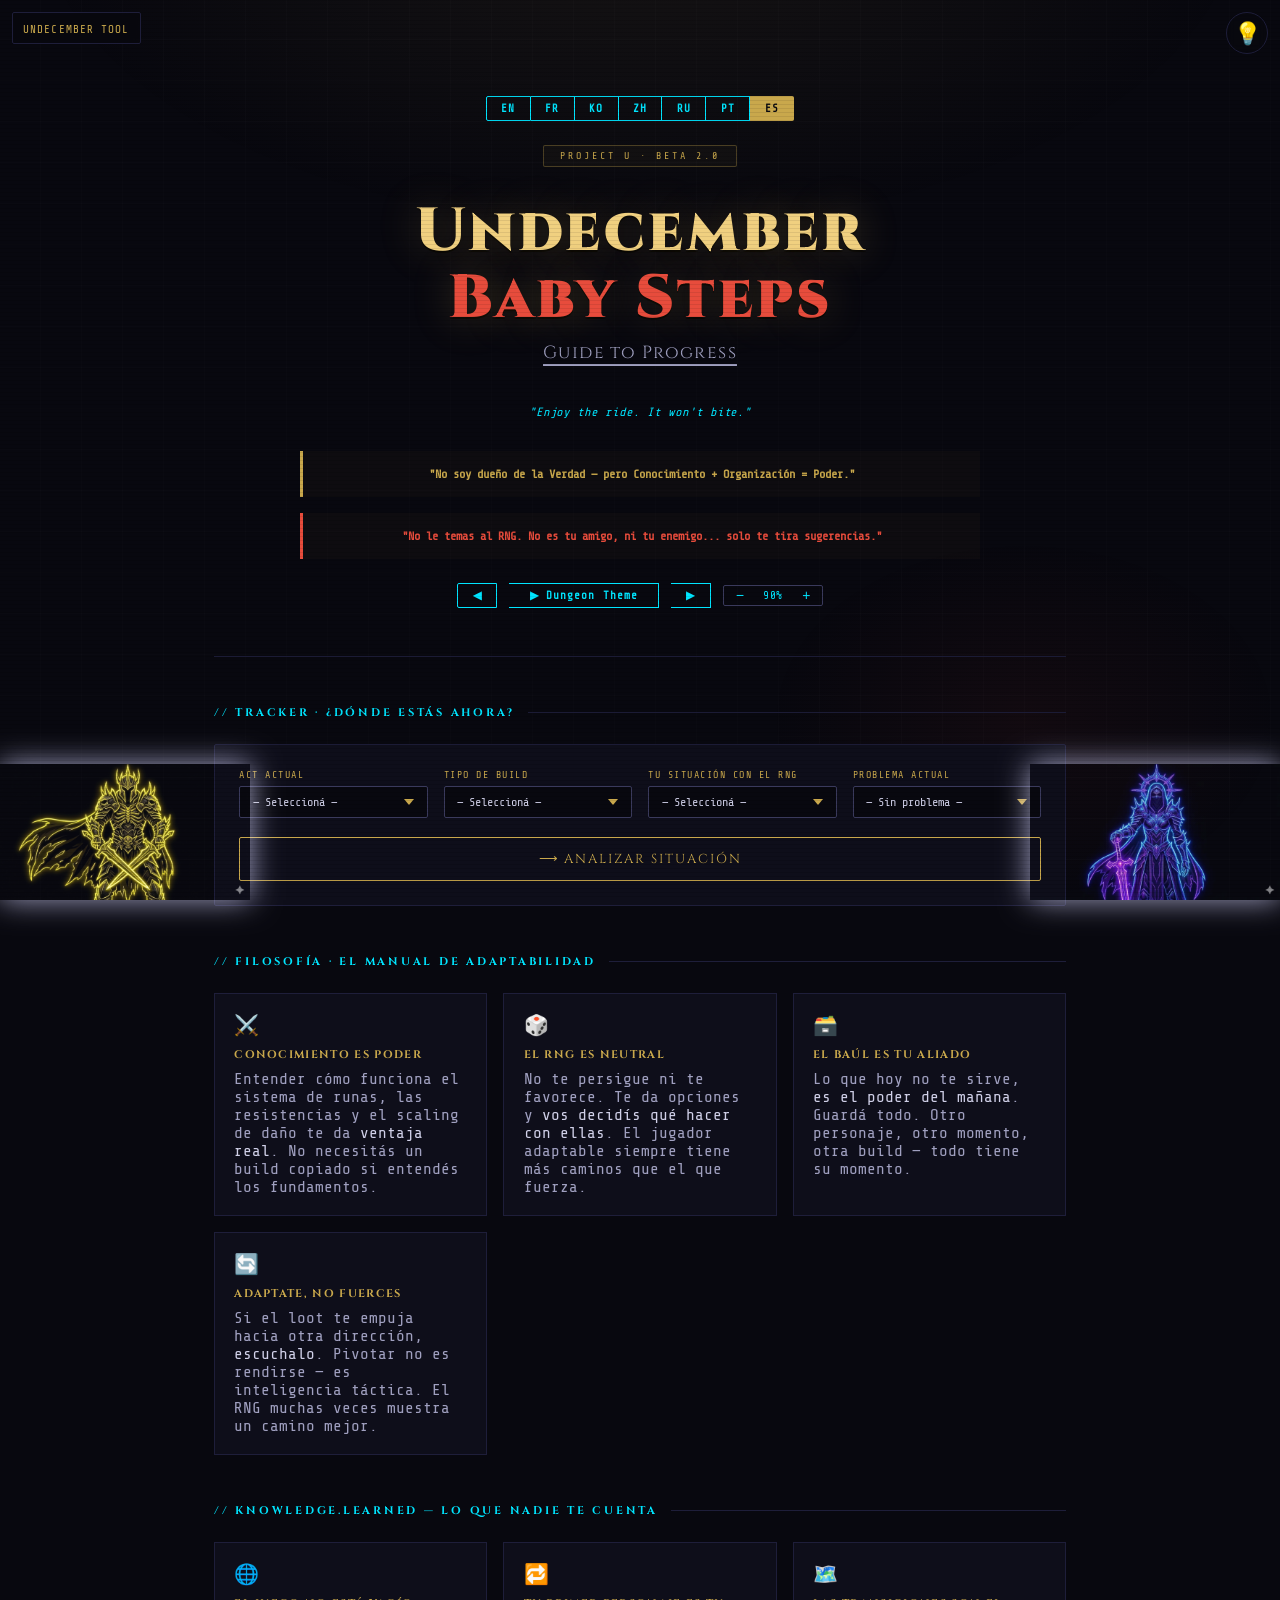
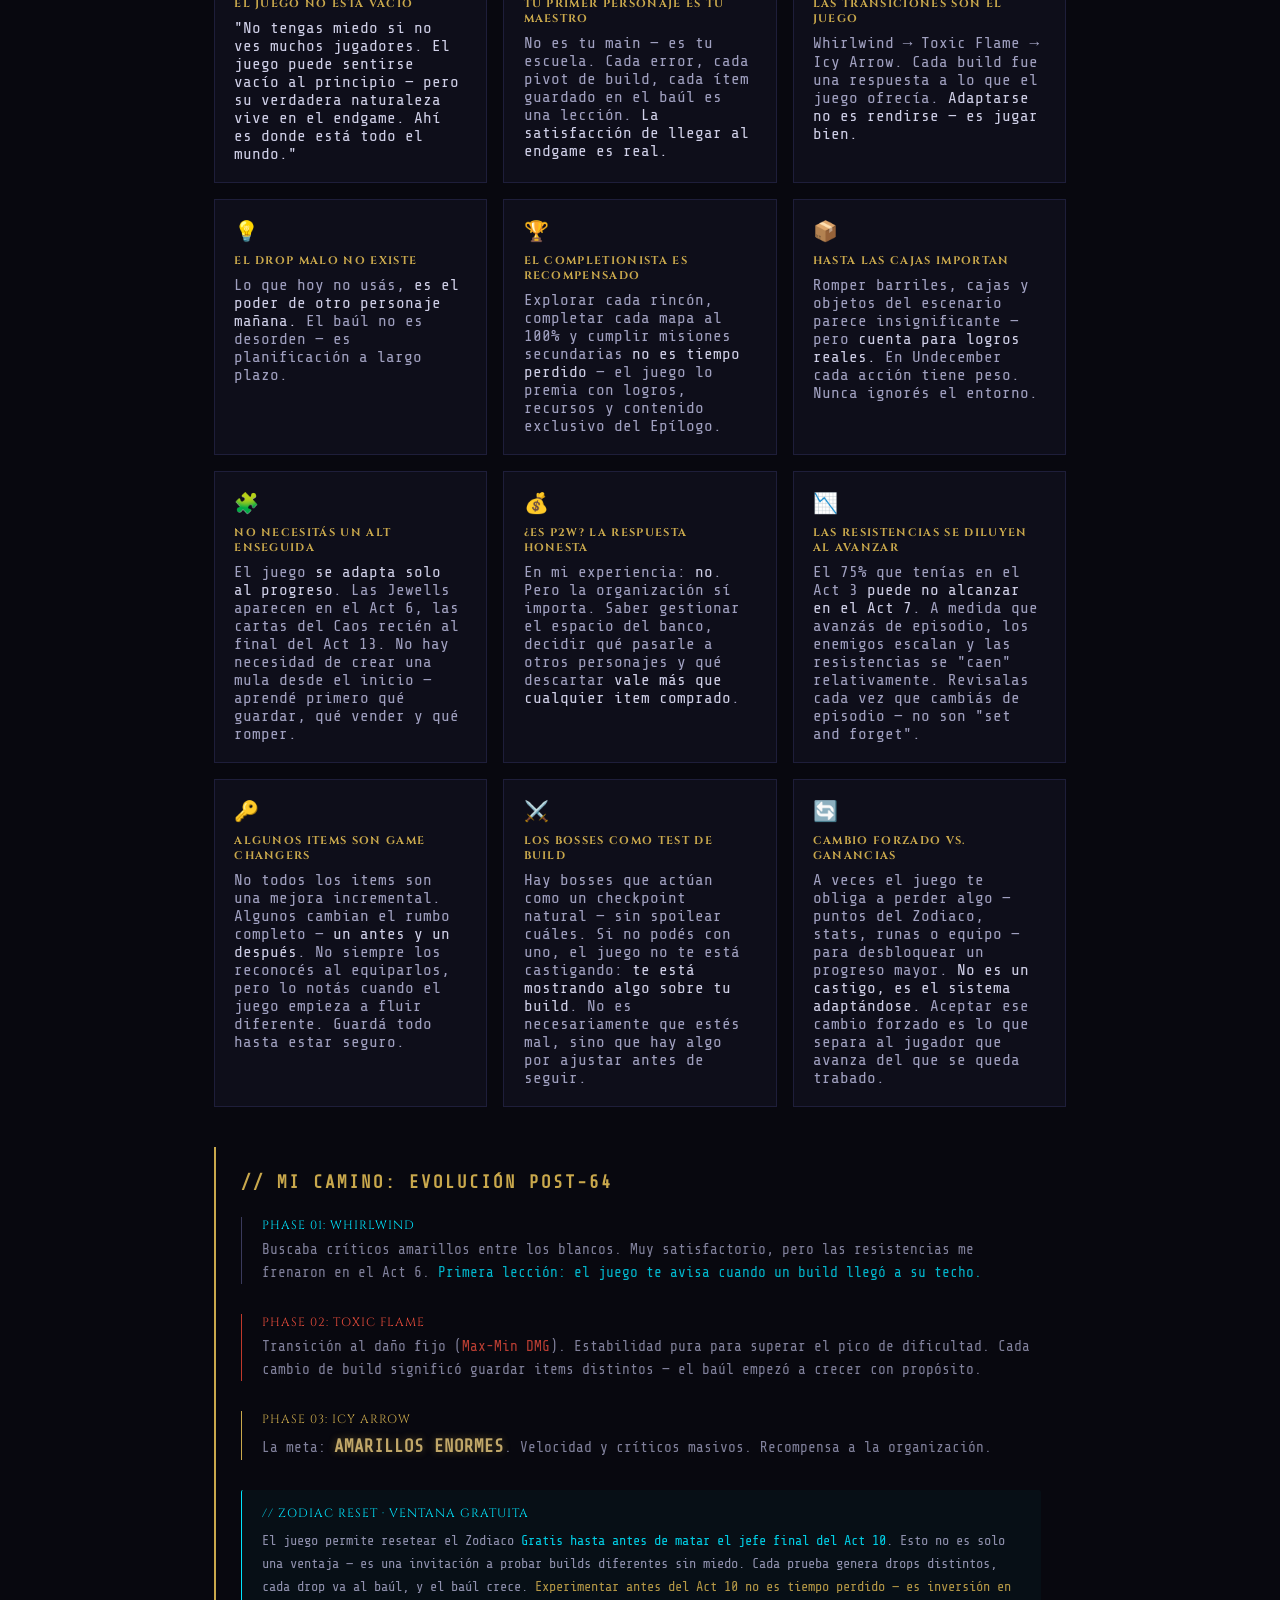
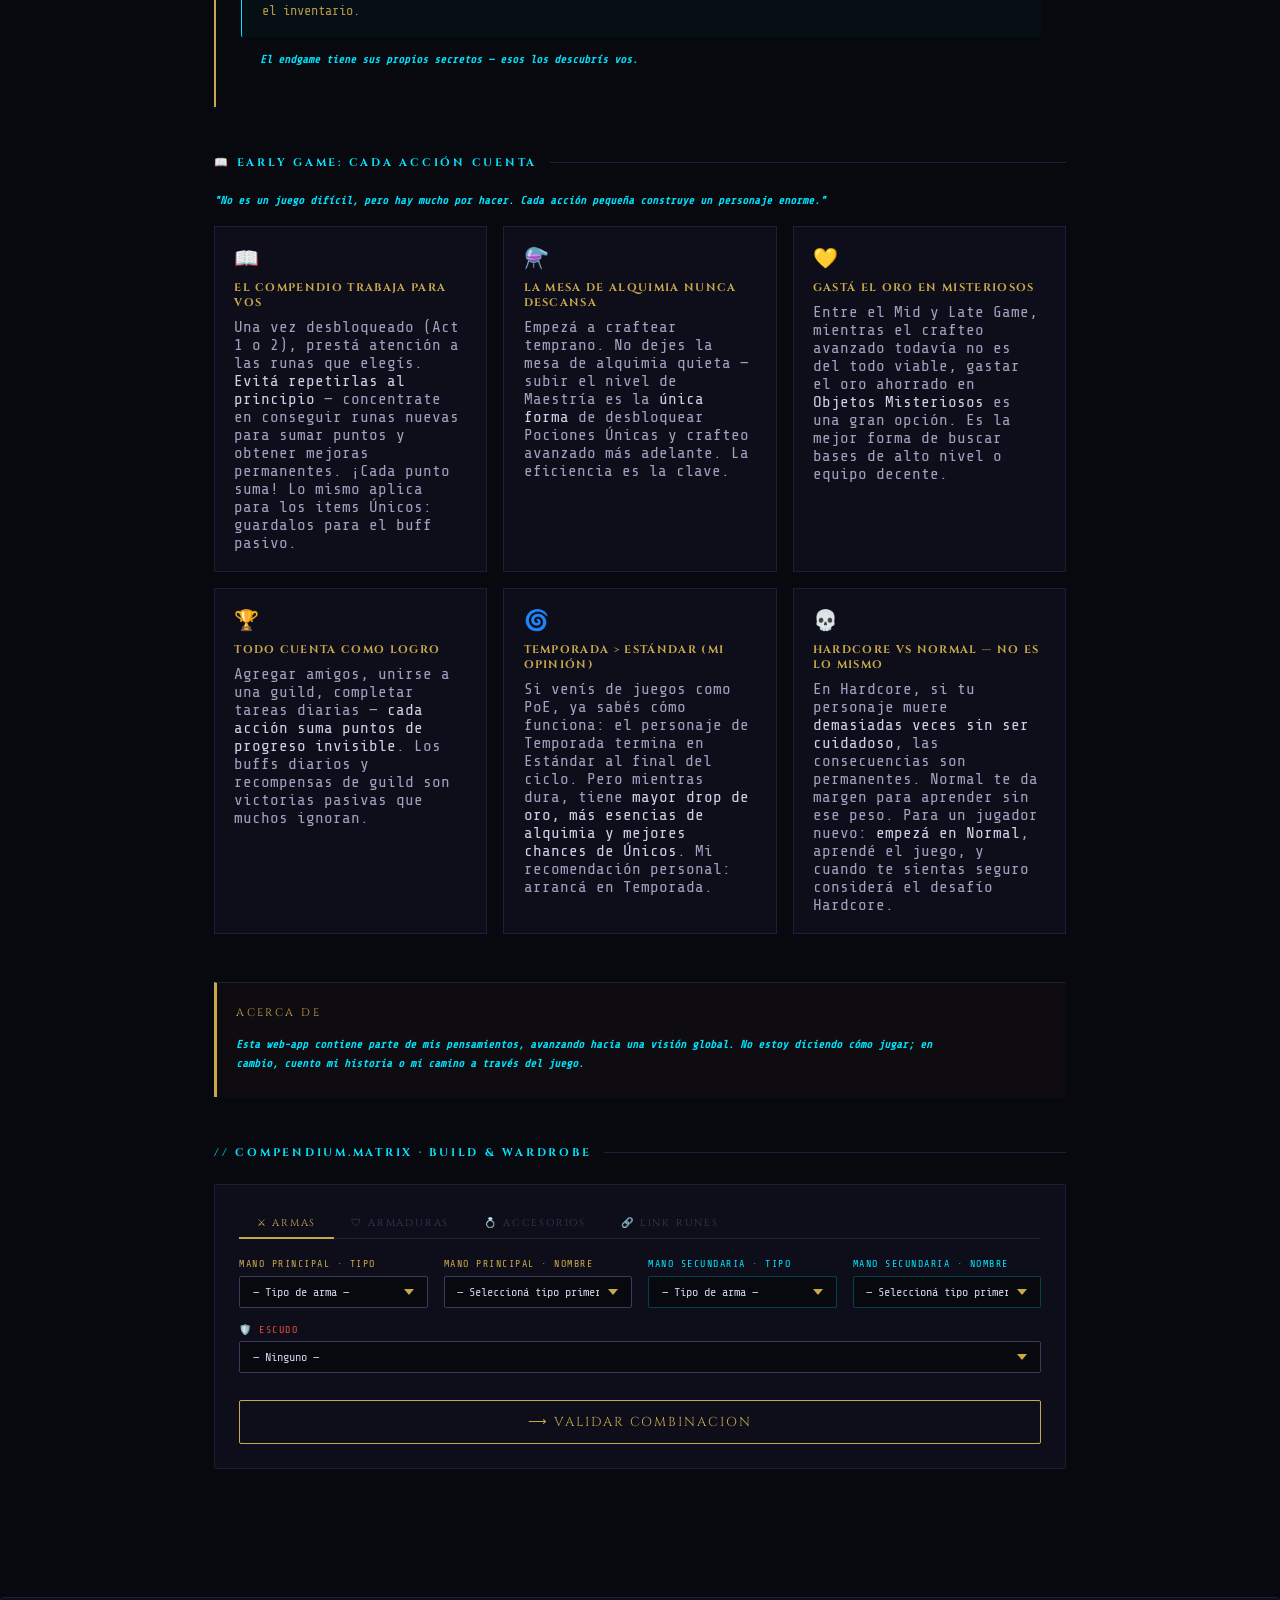
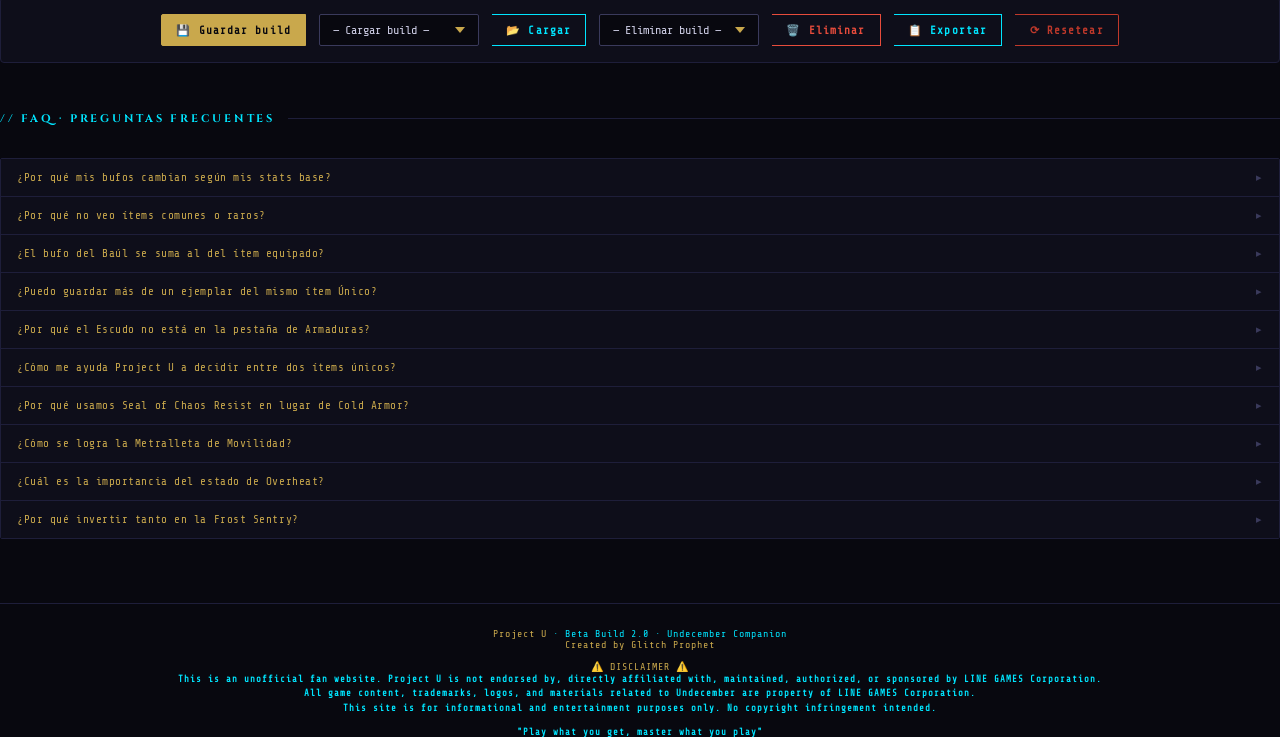
==== index.html @ ebd9fccb "Add files via upload Archivos nuevos, varios modificados, MÓDULOS separados version 2.1 aunque en el" ====
<!DOCTYPE html>
<html lang="es">
<head>
<meta charset="UTF-8">
<meta name="viewport" content="width=device-width, initial-scale=1.0">
<title>Project U · Beta 2.0 — Undecember Companion</title>
<link href="https://fonts.googleapis.com/css2?family=Cinzel:wght@400;600;900&family=JetBrains+Mono&family=Noto+Sans+KR:wght@400;500;700&family=Noto+Sans+SC:wght@400;500;700&family=Share+Tech+Mono&display=swap" rel="stylesheet">
<link rel="stylesheet" href="styles.css">
</head>
<body>
  <!-- Floating Neon Warrior Images -->
  <img src="warrior_left.webp" alt="Golden Champion" class="neon-warrior-left">
  <img src="warrior_right.webp" alt="Mystic Warrior" class="neon-warrior-right">

  <!-- Bombilla Theme Toggle -->
  <div class="theme-toggle" id="themeToggle" title="Toggle theme">💡</div>
  <div class="tooltip-bombilla" id="tooltipBombilla">Feeling the web is too dark? Turn the lights ON</div>
  
  <header class="top-brand">
    <a href="#" class="top-brand-link">Undecember Tool</a>
  </header>
<div class="wrap">

  <div class="hero">
<div class="lang-toggle">
      <button type="button" class="lang-btn" data-lang="en">EN</button>
      <button type="button" class="lang-btn" data-lang="fr">FR</button>
      <button type="button" class="lang-btn" data-lang="ko">KO</button>
      <button type="button" class="lang-btn" data-lang="zh">ZH</button>
      <button type="button" class="lang-btn" data-lang="ru">RU</button>
      <button type="button" class="lang-btn" data-lang="pt">PT</button>
      <button type="button" class="lang-btn active" data-lang="es">ES</button>
    </div>
    <div class="hero-badge">Project U · Beta 2.0</div>
    <h1>Undecember<br><span>Baby Steps</span></h1>
    <div class="hero-sub">Guide to Progress</div>
    
        
    <div style="font-family:'Share Tech Mono',monospace;font-size:12px;color:var(--dim);letter-spacing:.08em;margin-bottom:2rem;font-style:italic">
      "Enjoy the ride. It won't bite."
    </div>
    <div class="frases">
      <div class="frase"><span>"</span><span data-i18n="frase1">I don't own the Truth — but <span>Knowledge + Organization = Power.</span></span><span>"</span></div>
      <div class="frase red"><span>"</span><span data-i18n="frase2">Don't fear the RNG. It's not your friend, nor your enemy... <span>it only throws suggestions.</span></span><span>"</span></div>
    </div>
    <div style="display:flex;justify-content:center;align-items:center;gap:.75rem;margin-top:1.5rem;flex-wrap:wrap;">
      <button type="button" id="prev-track" class="lang-btn" style="min-width:40px;" title="Previous Track">◀</button>
      <button type="button" id="music-btn" class="lang-btn" style="min-width:150px;">▶ PLAY_AMBIENT.sh</button>
      <button type="button" id="next-track" class="lang-btn" style="min-width:40px;" title="Next Track">▶</button>
      <div style="display:flex;align-items:center;gap:.4rem;border:1px solid var(--dim);border-radius:2px;padding:.15rem .4rem;font-family:'Share Tech Mono',monospace;font-size:11px;">
        <button type="button" id="vol-down" style="background:transparent;border:none;color:var(--cyan);cursor:pointer;font-size:14px;padding:0 .3rem;line-height:1;" title="Volume down">−</button>
        <span id="vol-display" style="color:var(--cyan);min-width:36px;text-align:center;letter-spacing:.05em;">30%</span>
        <button type="button" id="vol-up" style="background:transparent;border:none;color:var(--cyan);cursor:pointer;font-size:14px;padding:0 .3rem;line-height:1;" title="Volume up">+</button>
      </div>
    </div>
  </div>

  <div class="section">
    <div class="sec-title" data-i18n="tracker.title">// tracker · ¿dónde estás ahora?</div>
    <div class="tracker-box">
      <div class="tracker-row">
        <div class="tracker-group">
          <label data-i18n="lbl.act">Act actual</label>
          <select class="tracker-select" id="sel-acto">
            <option value="" data-i18n-opt="sel">— Seleccioná —</option>
            <optgroup id="og1" data-i18n-optgroup="og1" label="Episodio 1 — Tutorial (Act 1–5)">
              <option value="1" data-i18n-opt="act.1">Act 1</option><option value="2" data-i18n-opt="act.2">Act 2</option><option value="3" data-i18n-opt="act.3">Act 3</option><option value="4" data-i18n-opt="act.4">Act 4</option><option value="5" data-i18n-opt="act.5">Act 5</option>
            </optgroup>
            <optgroup id="og2" data-i18n-optgroup="og2" label="Episodio 2 — El juego empieza (Act 6–10)">
              <option value="6" data-i18n-opt="act.6">Act 6</option><option value="7" data-i18n-opt="act.7">Act 7</option><option value="8" data-i18n-opt="act.8">Act 8</option><option value="9" data-i18n-opt="act.9">Act 9</option><option value="10" data-i18n-opt="act.10">Act 10</option>
            </optgroup>
            <optgroup id="og3" data-i18n-optgroup="og3" label="Episodio 3 — Endgame (Act 11–13)">
              <option value="11" data-i18n-opt="act.11">Act 11</option><option value="12" data-i18n-opt="act.12">Act 12</option><option value="13" data-i18n-opt="act.13">Act 13</option>
            </optgroup>
            <optgroup id="og4" data-i18n-optgroup="og4" label="Epílogo — Todo desbloqueado">
              <option value="epilogo" data-i18n-opt="epilogo">Epílogo</option>
            </optgroup>
          </select>
        </div>
        <div class="tracker-group">
          <label data-i18n="lbl.build">Tipo de build</label>
          <select class="tracker-select" id="sel-build">
            <option value="" data-i18n-opt="sel">— Seleccioná —</option>
            <option value="fisico" data-i18n-opt="b.fisico">Físico (Guerrero)</option>
            <option value="veneno" data-i18n-opt="b.veneno">Veneno (Poison)</option>
            <option value="elemental" data-i18n-opt="b.elemental">Daño Elemental</option>
            <option value="crit" data-i18n-opt="b.crit">Crítico</option>
            <option value="invocador" data-i18n-opt="b.inv">Invocador</option>
            <option value="nolosé" data-i18n-opt="b.noidea">No sé todavía</option>
          </select>
        </div>
        <div class="tracker-group">
          <label data-i18n="lbl.rng">Tu situación con el RNG</label>
          <select class="tracker-select" id="sel-rng">
            <option value="" data-i18n-opt="sel">— Seleccioná —</option>
            <option value="bien" data-i18n-opt="r.bien">Me está yendo bien</option>
            <option value="mal" data-i18n-opt="r.mal">Me cae lo que no necesito</option>
            <option value="confundido" data-i18n-opt="r.conf">No sé qué hacer con lo que tengo</option>
          </select>
        </div>
        <div class="tracker-group">
          <label data-i18n="lbl.sit">Problema actual</label>
          <select class="tracker-select" id="sel-situacion">
            <option value="" data-i18n-opt="sit.none">— Sin problema —</option>
            <option value="low_dmg" data-i18n-opt="sit.dmg">Bajo daño</option>
            <option value="glass" data-i18n-opt="sit.glass">Muero rápido</option>
            <option value="stuck" data-i18n-opt="sit.stuck">Progreso lento</option>
            <option value="lucky" data-i18n-opt="sit.lucky">Muchos drops buenos</option>
          </select>
        </div>
      </div>
      <button type="button" id="btn-analizar" class="btn-analizar" data-i18n="btn.analyze">⟶ Analizar situación</button>
      <div class="resultado" id="resultado"></div>
    </div>
  </div>

  <div class="section">
    <div class="sec-title" data-i18n="philo.title">// filosofía · el manual de adaptabilidad</div>
    <div class="philo-grid">
      <div class="philo-card"><div class="icon">⚔️</div><h3 data-i18n="p1.h">Conocimiento es poder</h3><p data-i18n="p1.p">Entender cómo funciona el sistema de runas, las resistencias y el scaling de daño te da <em>ventaja real</em>. No necesitás un build copiado si entendés los fundamentos.</p></div>
      <div class="philo-card"><div class="icon">🎲</div><h3 data-i18n="p2.h">El RNG es neutral</h3><p data-i18n="p2.p">No te persigue ni te favorece. Te da opciones y <em>vos decidís qué hacer con ellas</em>. El jugador adaptable siempre tiene más caminos que el que fuerza.</p></div>
      <div class="philo-card"><div class="icon">🗃️</div><h3 data-i18n="p3.h">El Baúl es tu aliado</h3><p data-i18n="p3.p">Lo que hoy no te sirve, <em>es el poder del mañana</em>. Guardá todo. Otro personaje, otro momento, otra build — todo tiene su momento.</p></div>
      <div class="philo-card"><div class="icon">🔄</div><h3 data-i18n="p4.h">Adaptate, no fuerces</h3><p data-i18n="p4.p">Si el loot te empuja hacia otra dirección, <em>escuchalo</em>. Pivotar no es rendirse — es inteligencia táctica. El RNG muchas veces muestra un camino mejor.</p></div>
    </div>
  </div>

  <div class="section">
    <div class="sec-title" data-i18n="kl.title">// knowledge.learned — lo que nadie te cuenta</div>
    <div class="philo-grid">
      <div class="philo-card"><div class="icon">🌐</div><h3 data-i18n="k1.h">El juego no está vacío</h3><p data-i18n="k1.p"><em>"Don't be afraid if you don't see many players around. The game may feel empty at first — but its true nature lives in the endgame. That's where everyone is."</em></p></div>
      <div class="philo-card"><div class="icon">🔁</div><h3 data-i18n="k2.h">Tu primer personaje es tu maestro</h3><p data-i18n="k2.p">No es tu main — es tu escuela. Cada error, cada pivot de build, cada ítem guardado en el baúl es una lección. <em>La satisfacción de llegar al endgame es real.</em></p></div>
      <div class="philo-card"><div class="icon">🗺️</div><h3 data-i18n="k3.h">Las transiciones son el juego</h3><p data-i18n="k3.p">Whirlwind → Toxic Flame → Icy Arrow. Cada build fue una respuesta a lo que el juego ofrecía. <em>Adaptarse no es rendirse — es jugar bien.</em></p></div>
      <div class="philo-card"><div class="icon">💡</div><h3 data-i18n="k4.h">El drop malo no existe</h3><p data-i18n="k4.p">Lo que hoy no usás, <em>es el poder de otro personaje mañana.</em> El baúl no es desorden — es planificación a largo plazo.</p></div>
      <div class="philo-card"><div class="icon">🏆</div><h3 data-i18n="k5.h">El completionista es recompensado</h3><p data-i18n="k5.p">Explorar cada rincón, completar cada mapa al 100% y cumplir misiones secundarias <em>no es tiempo perdido</em> — el juego lo premia con logros, recursos y contenido exclusivo del Epílogo.</p></div>
      <div class="philo-card"><div class="icon">📦</div><h3 data-i18n="k6.h">Hasta las cajas importan</h3><p data-i18n="k6.p">Romper barriles, cajas y objetos del escenario parece insignificante — pero <em>cuenta para logros reales.</em> En Undecember cada acción tiene peso. Nunca ignorés el entorno.</p></div>
      <div class="philo-card"><div class="icon">🧩</div><h3 data-i18n="k7.h">No necesitás un alt enseguida</h3><p data-i18n="k7.p">El juego <em>se adapta solo al progreso</em>. Las Jewells aparecen en el Act 6, las cartas del Caos recién al final del Act 13. No hay necesidad de crear una mula desde el inicio — aprendé primero qué guardar, qué vender y qué romper.</p></div>
      <div class="philo-card"><div class="icon">💰</div><h3 data-i18n="k8.h">¿Es P2W? La respuesta honesta</h3><p data-i18n="k8.p">En mi experiencia: <em>no</em>. Pero la organización sí importa. Saber gestionar el espacio del banco, decidir qué pasarle a otros personajes y qué descartar <em>vale más que cualquier item comprado</em>.</p></div>
      <div class="philo-card"><div class="icon">📉</div><h3 data-i18n="k9.h">Las resistencias se diluyen al avanzar</h3><p data-i18n="k9.p">El 75% que tenías en el Act 3 <em>puede no alcanzar en el Act 7</em>. A medida que avanzás de episodio, los enemigos escalan y las resistencias se "caen" relativamente. Revisalas cada vez que cambiás de episodio — no son "set and forget".</p></div>
      <div class="philo-card"><div class="icon">🔑</div><h3 data-i18n="k10.h">Algunos items son Game Changers</h3><p data-i18n="k10.p">No todos los items son una mejora incremental. Algunos cambian el rumbo completo — <em>un antes y un después</em>. No siempre los reconocés al equiparlos, pero lo notás cuando el juego empieza a fluir diferente. Guardá todo hasta estar seguro.</p></div>
      <div class="philo-card"><div class="icon">⚔️</div><h3 data-i18n="k11.h">Los bosses como test de build</h3><p data-i18n="k11.p">Hay bosses que actúan como un checkpoint natural — sin spoilear cuáles. Si no podés con uno, el juego no te está castigando: <em>te está mostrando algo sobre tu build</em>. No es necesariamente que estés mal, sino que hay algo por ajustar antes de seguir.</p></div>
      <div class="philo-card"><div class="icon">🔄</div><h3 data-i18n="k12.h">Cambio forzado vs. Ganancias</h3><p data-i18n="k12.p">A veces el juego te obliga a perder algo — puntos del Zodiaco, stats, runas o equipo — para desbloquear un progreso mayor. <em>No es un castigo, es el sistema adaptándose.</em> Aceptar ese cambio forzado es lo que separa al jugador que avanza del que se queda trabado.</p></div>
    </div>
  </div>
 <section class="card" style="margin-top: 40px; border-left: 2px solid var(--gold); padding: 25px;">
<h2 class="cinzel" style="font-size: 1.1rem; margin-bottom: 25px; color: var(--gold); letter-spacing: 2px;">
  <span data-i18n="path.title">// MI CAMINO: EVOLUCIÓN POST-64</span>
</h2>

<div class="timeline">
  <div class="timeline-item" style="margin-bottom: 30px; padding-left: 20px; border-left: 1px solid var(--dim);">
    <div style="color: var(--cyan); font-size: 0.75rem; letter-spacing: 1px; margin-bottom: 5px; font-family: 'Cinzel';">
      PHASE 01: WHIRLWIND
    </div>
    <p style="line-height: 1.6; font-size: 0.9rem; opacity: 0.8;">
      <span data-i18n="path.p1">Buscaba críticos amarillos entre los blancos. Muy satisfactorio, pero las resistencias me frenaron en el Act 6. <span style="color:var(--cyan)">Primera lección: el juego te avisa cuando un build llegó a su techo.</span></span>
    </p>
  </div>

  <div class="timeline-item" style="margin-bottom: 30px; padding-left: 20px; border-left: 1px solid var(--red);">
    <div style="color: var(--red2); font-size: 0.75rem; letter-spacing: 1px; margin-bottom: 5px; font-family: 'Cinzel';">
      PHASE 02: TOXIC FLAME
    </div>
    <p style="line-height: 1.6; font-size: 0.9rem; opacity: 0.8;">
      <span data-i18n="path.p2">Transición al daño fijo (<span style="color:var(--red2)">Max-Min DMG</span>). Estabilidad pura para superar el pico de dificultad. Cada cambio de build significó guardar items distintos — el baúl empezó a crecer con propósito.</span>
    </p>
  </div>

  <div class="timeline-item" style="margin-bottom: 30px; padding-left: 20px; border-left: 1px solid var(--gold);">
    <div style="color: var(--gold); font-size: 0.75rem; letter-spacing: 1px; margin-bottom: 5px; font-family: 'Cinzel';">
      PHASE 03: ICY ARROW
    </div>
    <p style="line-height: 1.6; font-size: 0.9rem; opacity: 0.8;">
      <span data-i18n="path.p3">La meta: <span style="color:var(--gold2); font-weight:bold; font-size:1.1rem; text-shadow: 0 0 8px rgba(201,168,76,0.5);">AMARILLOS ENORMES</span>. Velocidad y críticos masivos. Recompensa a la organización.</span>
    </p>
  </div>

<div class="timeline-item" style="padding-left: 20px; border-left: 1px solid var(--cyan); background: rgba(0,229,255,.03); padding: 15px 20px; border-radius: 2px;">
  <div style="color: var(--cyan); font-size: 0.75rem; letter-spacing: 1px; margin-bottom: 8px; font-family: 'Cinzel';">
    <span data-i18n="path.zodiac.title">// ZODIAC RESET · FREE WINDOW</span>
  </div>
  <p style="line-height: 1.7; font-size: 0.85rem; opacity: 0.9;">
    <span data-i18n="path.zodiac.p">
      El juego permite resetear el Zodiaco <span style="color:var(--cyan)">Gratis hasta antes de matar el jefe final del Act 10</span>. 
      Esto no es solo una ventaja — es una invitación a probar builds diferentes sin miedo. 
      <span style="color:var(--gold)">Experimentar antes del Act 10 no es tiempo perdido — es inversión en el inventario.</span>
    </span>
  </p>
</div>

<div style="grid-column:1/-1;padding:1rem 1.2rem;font-size:11px;font-style:italic;" data-i18n="endgame.secret" class="endgame-secret">  <span class="lang-es">El endgame tiene sus propios secretos — esos los descubrís vos.</span>
  <span class="lang-en">The endgame has its own secrets — those are yours to discover.</span>
  <span class="lang-fr">L'endgame a ses propres secrets — c'est à vous de les découvrir.</span>
  <span class="lang-ko">엔드게임에는 자신만의 비밀이 있습니다 — 그것은 당신이 발견해야 할 것입니다.</span>
  <span class="lang-zh">终局有自己的秘密 — 等待你去发现。</span>
  <span class="lang-ru">У эндгейма есть свои секреты — их вам предстоит открыть самим.</span>
  <span class="lang-pt">O endgame tem seus próprios segredos — cabe a você descobri-los.</span>
</div>
</section>

  <!-- EARLY GAME TIPS -->
  <div class="section">
    <div class="sec-title" data-i18n="early.title">// early.game.tips — cada acción suma</div>
    <div style="font-size:11px;margin-bottom:1.2rem;font-style:italic" data-i18n="early.intro">
      "No es un juego difícil, pero hay mucho por hacer. Cada acción pequeña construye un personaje enorme."
    </div>
    <div class="philo-grid">

      <div class="philo-card">
        <div class="icon">📖</div>
        <h3 data-i18n="early.comp.h">El Compendio trabaja para vos</h3>
        <p data-i18n="early.comp.p">Una vez desbloqueado (Act 1 o 2), prestá atención a las runas que elegís. <em>Evitá repetirlas al principio</em> — concentrate en conseguir runas nuevas para sumar puntos y obtener mejoras permanentes. ¡Cada punto suma! Lo mismo aplica para los items Únicos: guardalos para el buff pasivo.</p>
      </div>

      <div class="philo-card">
        <div class="icon">⚗️</div>
        <h3 data-i18n="early.alch.h">La mesa de alquimia nunca descansa</h3>
        <p data-i18n="early.alch.p">Empezá a craftear temprano. No dejes la mesa de alquimia quieta — subir el nivel de Maestría es la <em>única forma</em> de desbloquear Pociones Únicas y crafteo avanzado más adelante. La eficiencia es la clave.</p>
      </div>

      <div class="philo-card">
        <div class="icon">💛</div>
        <h3 data-i18n="early.mys.h">Gastá el oro en Misteriosos</h3>
        <p data-i18n="early.mys.p">Entre el Mid y Late Game, mientras el crafteo avanzado todavía no es del todo viable, gastar el oro ahorrado en <em>Objetos Misteriosos</em> es una gran opción. Es la mejor forma de buscar bases de alto nivel o equipo decente.</p>
      </div>

      <div class="philo-card">
        <div class="icon">🏆</div>
        <h3 data-i18n="early.ach.h">Todo cuenta como logro</h3>
        <p data-i18n="early.ach.p">Agregar amigos, unirse a una guild, completar tareas diarias — <em>cada acción suma puntos de progreso invisible</em>. Los buffs diarios y recompensas de guild son victorias pasivas que muchos ignoran.</p>
      </div>

      <div class="philo-card">
        <div class="icon">🌀</div>
        <h3 data-i18n="early.season.h">Temporada > Estándar (mi opinión)</h3>
        <p data-i18n="early.season.p">Si venís de juegos como PoE, ya sabés cómo funciona: el personaje de Temporada termina en Estándar al final del ciclo. Pero mientras dura, tiene <em>mayor drop de oro, más esencias de alquimia y mejores chances de Únicos</em>. Mi recomendación personal: arrancá en Temporada.</p>
      </div>

      <div class="philo-card">
        <div class="icon">💀</div>
        <h3 data-i18n="early.hard.h">Hardcore vs Normal — no es lo mismo</h3>
        <p data-i18n="early.hard.p">En Hardcore, si tu personaje muere <em>demasiadas veces sin ser cuidadoso</em>, las consecuencias son permanentes. Normal te da margen para aprender sin ese peso. Para un jugador nuevo: <em>empezá en Normal</em>, aprendé el juego, y cuando te sientas seguro considerá el desafío Hardcore.</p>
      </div>

    </div>
  </div>

  <section id="about" class="about">
    <div class="about-title" data-i18n="about.title">About</div>
    <p class="about-text" data-i18n="about.text">
      This web-app has part of my thoughts, moving into a global vision. I'm not telling how to play; instead of it, I'm telling my story or my way through the game.
    </p>
  </section>


  <!-- COMPENDIUM MATRIX -->
  <div class="section" style="margin-top:3rem">
    <div class="sec-title">// compendium.matrix · build & wardrobe</div>
    <div class="tracker-box">

      <!-- TABS -->
      <div class="comp-tabs">
        <button class="comp-tab active"    onclick="compTab('armas',this)">⚔ Armas</button>
        <button class="comp-tab tab-armor" onclick="compTab('armaduras',this)">🛡 Armaduras</button>
        <button class="comp-tab tab-acc"   onclick="compTab('accesorios',this)">💍 Accesorios</button>
        <button class="comp-tab tab-runes" onclick="compTab('runas',this)">🔗 Link Runes</button>
      </div>

      <!-- TAB: ARMAS -->
      <div class="comp-pane active" id="pane-armas">
        <div class="tracker-row">
          <div class="tracker-group">
            <label data-i18n="weapon.main.type" style="font-size:10px;letter-spacing:.15em;color:var(--gold);text-transform:uppercase">Mano Principal · Tipo</label>
            <select class="tracker-select" id="wm-type1" onchange="wmPopulateNames(1)">
              <option value="" data-i18n="weapon.type.placeholder">— Tipo de arma —</option>
            </select>
          </div>
          <div class="tracker-group">
            <label data-i18n="weapon.main.name" style="font-size:10px;letter-spacing:.15em;color:var(--gold);text-transform:uppercase">Mano Principal · Nombre</label>
            <select class="tracker-select" id="wm-name1">
              <option value="" data-i18n="weapon.name.placeholder">— Seleccioná tipo primero —</option>
            </select>
          </div>
          <div class="tracker-group">
            <label data-i18n="weapon.off.type" style="font-size:10px;letter-spacing:.15em;color:var(--cyan);text-transform:uppercase">Mano Secundaria · Tipo</label>
            <select class="tracker-select" id="wm-type2" onchange="wmPopulateNames(2)" style="border-color:rgba(0,229,255,.25)">
              <option value="" data-i18n="weapon.type.placeholder">— Tipo de arma —</option>
              <option value="__none__" data-i18n="weapon.off.none">Sin mano secundaria</option>
            </select>
          </div>
          <div class="tracker-group">
            <label data-i18n="weapon.off.name" style="font-size:10px;letter-spacing:.15em;color:var(--cyan);text-transform:uppercase">Mano Secundaria · Nombre</label>
            <select class="tracker-select" id="wm-name2" style="border-color:rgba(0,229,255,.25)">
              <option value="" data-i18n="weapon.name.placeholder">— Seleccioná tipo primero —</option>
            </select>
          </div>
          <div class="tracker-group" id="shield-group">
            <label data-i18n="shield.label" style="font-size:10px;letter-spacing:.15em;color:var(--red2);text-transform:uppercase">🛡️ Escudo</label>
            <select class="tracker-select" id="wm-shield" onchange="wmValidate()">
              <option value="" data-i18n="shield.none">— Ninguno —</option>
              <option value="Escudo Ligero" data-i18n="shield.light">Escudo Ligero</option>
              <option value="Escudo Pesado" data-i18n="shield.heavy">Escudo Pesado</option>
              <option value="Escudo de Torres" data-i18n="shield.tower">Escudo de Torres</option>
            </select>
            <div class="shield-msg" id="shield-msg" data-i18n="shield.warning">⚠ No compatible con armas de dos manos</div>
          </div>
        </div>
        <button type="button" class="btn-analizar" data-i18n="btn.validate" onclick="wmValidate()" style="margin-top:.5rem">
          ⟶ Validar Combinacion
        </button>
        <div id="wm-lore" style="display:none;margin-top:1rem"></div>
      </div>

      <!-- TAB: ARMADURAS -->
      <div class="comp-pane" id="pane-armaduras">
        <div class="gear-grid" id="grid-armaduras"></div>
        
        <!-- Stats Tracker for Conditionals -->
        <div class="tracker-row" id="stats-tracker" style="margin-top:1rem; padding:1rem; background:var(--bg2); border:1px solid var(--border); border-radius:2px;">
          <div class="tracker-group">
            <label data-i18n="stats.str" style="font-size:9px; letter-spacing:.15em; color:var(--red2);">STR</label>
            <input type="range" id="stat-str" min="0" max="500" value="100" style="width:100%;">
            <span id="val-str" style="font-size:11px; color:var(--red2);">100</span>
          </div>
          <div class="tracker-group">
            <label data-i18n="stats.dex" style="font-size:9px; letter-spacing:.15em; color:var(--cyan);">DEX</label>
            <input type="range" id="stat-dex" min="0" max="500" value="100" style="width:100%;">
            <span id="val-dex" style="font-size:11px; color:var(--cyan);">100</span>
          </div>
          <div class="tracker-group">
            <label data-i18n="stats.int" style="font-size:9px; letter-spacing:.15em; color:var(--gold);">INT</label>
            <input type="range" id="stat-int" min="0" max="500" value="100" style="width:100%;">
            <span id="val-int" style="font-size:11px; color:var(--gold);">100</span>
          </div>
          <div class="tracker-group">
            <label data-i18n="stats.hpfull" style="font-size:9px; letter-spacing:.15em;">HP Full</label>
            <input type="checkbox" id="stat-hpfull">
            <span id="val-hpfull" style="font-size:11px">No</span>
          </div>
        </div>
        
        <div class="wardrobe-summary" id="ws-armor">
          <div class="ws-title" data-i18n="wardrobe.active">// bufos de armario activos</div>
          <div id="ws-armor-body"></div>
        </div>
      </div>

      <!-- TAB: ACCESORIOS -->
      <div class="comp-pane" id="pane-accesorios">
        <div class="gear-grid" id="grid-accesorios"></div>
        <div class="wardrobe-summary" id="ws-acc">
          <div class="ws-title" data-i18n="wardrobe.active">// bufos de armario activos</div>
          <div id="ws-acc-body"></div>
        </div>
      </div>
        
        <!-- Stats Tracker for Conditionals (shared) - already in armaduras, hide duplicate -->
        <div id="stats-tracker-acc" style="display:none;"></div>
        
        <div class="wardrobe-summary" id="ws-acc">
          <div class="ws-title">// bufos de armario activos</div>
          <div id="ws-acc-body"></div>
        </div>
      </div>

      <!-- TAB: LINK RUNES -->
      <div class="comp-pane" id="pane-runas">
        <!-- Color legend -->
        <div class="rune-color-legend">
          <div class="rune-color-badge"><div class="rune-dot red"></div><span style="color:#e74c3c">🔴 <span data-i18n="runes.red.label">Rojo (STR)</span></span></div>
          <div class="rune-color-badge"><div class="rune-dot green"></div><span style="color:#2ecc71">🟢 <span data-i18n="runes.green.label">Verde (AGI)</span></span></div>
          <div class="rune-color-badge"><div class="rune-dot blue"></div><span style="color:#3498db">🔵 <span data-i18n="runes.blue.label">Azul (INT)</span></span></div>
          <div class="rune-color-badge"><div class="rune-dot white"></div><span style="color:var(--light)">⚪ <span data-i18n="runes.white.label">Blanco (Universal)</span></span></div>
        </div>

        <!-- Color table -->
        <table class="rune-color-table">
          <thead>
            <tr>
              <th data-i18n="runes.table.color">Color</th>
              <th data-i18n="runes.table.attr">Atributo</th>
              <th data-i18n="runes.table.focus">Enfoque</th>
            </tr>
          </thead>
          <tbody>
            <tr><td>🔴 <span data-i18n="runes.red.name">Rojo</span></td><td data-i18n="runes.red.attr">Fuerza (STR)</td><td data-i18n="runes.red.focus">Supervivencia · Físico</td></tr>
            <tr><td>🟢 <span data-i18n="runes.green.name">Verde</span></td><td data-i18n="runes.green.attr">Agilidad (AGI)</td><td data-i18n="runes.green.focus">Velocidad · Destreza</td></tr>
            <tr><td>🔵 <span data-i18n="runes.blue.name">Azul</span></td><td data-i18n="runes.blue.attr">Inteligencia (INT)</td><td data-i18n="runes.blue.focus">Magia · Utilidad</td></tr>
            <tr><td>⚪ <span data-i18n="runes.white.name">Blanco</span></td><td data-i18n="runes.white.attr">Universal</td><td data-i18n="runes.white.focus">Enlace Libre</td></tr>
          </tbody>
        </table>

        <!-- Skill Runes -->
        <div class="sec-title" style="margin-bottom:1rem;margin-top:.5rem" data-i18n="runes.skill.title">// skill runes · build actual</div>
        <div id="skill-runes-container"></div>

        <!-- Link Runes -->
        <div class="sec-title" style="margin-bottom:.8rem;margin-top:1.5rem" data-i18n="runes.link.title">// link runes · modificadores equipados</div>
        <div class="link-rune-grid" id="link-runes-container"></div>

        <!-- Reference link -->
        <div class="runes-ref-link">
          <span data-i18n="runes.ref.text">¿Dudas? Consultá la librería completa →</span>
          <a href="https://undecember.thein.ru/en/runes/" target="_blank" rel="noopener">undecember.thein.ru/en/runes/</a>
        </div>
      </div>

    </div>
  </div>

  <!-- WM RESULT PANEL -->
  <div id="wm-result" style="display:none;position:fixed;bottom:1.5rem;left:50%;transform:translateX(-50%);width:min(680px,92vw);background:rgba(8,8,15,.85);backdrop-filter:blur(10px);-webkit-backdrop-filter:blur(10px);border:1px solid var(--border);border-radius:4px;padding:1.2rem 1.4rem;z-index:9000;font-size:11px;box-shadow:0 0 40px rgba(0,0,0,.7);">
    <div style="display:flex;justify-content:space-between;align-items:center;margin-bottom:.9rem;border-bottom:1px solid var(--border);padding-bottom:.6rem">
      <span style="font-family:Cinzel,serif;font-size:11px;letter-spacing:.18em;color:var(--gold);">// WEAPON MATRIX · RESULTADO</span>
      <button onclick="document.getElementById('wm-result').style.display='none'" style="background:transparent;border:none;cursor:pointer;font-size:18px;line-height:1;padding:0 .3rem">✕</button>
    </div>
    <div id="wm-result-body"></div>
  </div>

  <!-- BUILD TOOLBAR -->
  <div class="build-toolbar">
    <button type="button" class="lang-btn" id="save-build-btn" style="background:var(--gold);color:var(--bg);border-color:var(--gold);"><span data-i18n="toolbar.save">💾 Guardar build</span></button>
    <select id="builds-dropdown" class="tracker-select" style="min-width:160px;"><option value="" data-i18n-opt="toolbar.load.ph">— Cargar build —</option></select>
    <button type="button" class="lang-btn" id="load-build-btn"><span data-i18n="toolbar.load">📂 Cargar</span></button>
    <select id="delete-build-select" class="tracker-select" style="min-width:160px;"><option value="" data-i18n-opt="toolbar.del.ph">— Eliminar build —</option></select>
    <button type="button" class="lang-btn" id="delete-build-btn" style="border-color:var(--red2);color:var(--red2);"><span data-i18n="toolbar.del">🗑️ Eliminar</span></button>
    <button type="button" class="lang-btn" id="export-build-btn" style="border-color:var(--cyan);color:var(--cyan);"><span data-i18n="toolbar.export">📋 Exportar</span></button>
    <button type="button" class="lang-btn" id="reset-all-btn" style="border-color:var(--red);color:var(--red);"><span data-i18n="toolbar.reset">⟳ Resetear</span></button>
  </div>

  <!-- FAQ SECTION -->
  <div class="section">
    <div class="sec-title" data-i18n="faq.title">// faq · preguntas frecuentes</div>
    <div class="faq-container">
      <div class="faq-item">
        <button class="faq-question" data-i18n="faq.q1">¿Por qué mis bufos cambian según mis stats base?</button>
        <div class="faq-answer" data-i18n="faq.a1">Project U no es una base de datos estática. Usa <strong>Condicionales de Atributo Comparado</strong>. Si tu Energía supera a tu Fuerza, tu Barrera escala un 10% extra. Las stats no existen en el vacío — el portal refleja la realidad del juego.</div>
      </div>
      <div class="faq-item">
        <button class="faq-question" data-i18n="faq.q2">¿Por qué no veo ítems comunes o raros?</button>
        <div class="faq-answer" data-i18n="faq.a2">Project U está diseñado para el <strong>Theorycrafting de alto nivel</strong>. Los ítems <em>Únicos</em> son los que definen una build. Los ítems genéricos se agregarán en futuras actualizaciones del Compendio.</div>
      </div>
      <div class="faq-item">
        <button class="faq-question" data-i18n="faq.q3">¿El bufo del Baúl se suma al del ítem equipado?</button>
        <div class="faq-answer" data-i18n="faq.a3">Sí. El sistema detecta si el ítem está <strong>Guardado en el Baúl (✦)</strong> y activa el beneficio pasivo de colección, independientemente de lo que tengas equipado en el slot activo.</div>
      </div>
      <div class="faq-item">
        <button class="faq-question" data-i18n="faq.q4">¿Puedo guardar más de un ejemplar del mismo ítem Único?</button>
        <div class="faq-answer" data-i18n="faq.a4">No. Project U sigue la regla de <strong>Ejemplar Único</strong>. El Compendio registra la obtención del objeto una sola vez. Una vez que un ítem está en Gris, su beneficio de colección queda permanente en tu Wardrobe.</div>
      </div>
      <div class="faq-item">
        <button class="faq-question" data-i18n="faq.q5">¿Por qué el Escudo no está en la pestaña de Armaduras?</button>
        <div class="faq-answer" data-i18n="faq.a5">En Project U seguimos la lógica de combate real: el <strong>Escudo es una pieza de mano secundaria</strong>. Esto permite validar correctamente si tu build es compatible con armas de dos manos o si preferís la defensa adicional del escudo.</div>
      </div>
      <div class="faq-item">
        <button class="faq-question" data-i18n="faq.q6">¿Cómo me ayuda Project U a decidir entre dos ítems únicos?</button>
        <div class="faq-answer" data-i18n="faq.a6">Gracias al sistema de <strong>Condicionales de Atributo Comparado</strong>, no solo verás números. El portal te advertirá si un cambio de equipo rompe una sinergia de stats. La decisión final es tuya, pero los datos estarán de tu lado.</div>
      </div>
      <div class="faq-item">
        <button class="faq-question" data-i18n="faq.q7">¿Por qué usamos Seal of Chaos Resist en lugar de Cold Armor?</button>
        <div class="faq-answer" data-i18n="faq.a7">Aunque somos una build de Agilidad (Verde), el Seal of Chaos Resist (Azul) es innegociable. <strong>La armadura física no sirve contra el daño de Caos.</strong> Sacrificamos defensa física plana por supervivencia pura — el daño de Caos es el que suele one-shotear a los arqueros en mapas altos.</div>
      </div>
      <div class="faq-item">
        <button class="faq-question" data-i18n="faq.q8">¿Cómo se logra la "Metralleta de Movilidad"?</button>
        <div class="faq-answer" data-i18n="faq.a8">El secreto es <strong>Roll + Use Count</strong>. Al equipar Use Count, el contador de cargas sube a 3. Podés reposicionarte tres veces seguidas antes del cooldown global. En peleas de jefes con áreas grandes, esto es lo que te mantiene vivo.</div>
      </div>
      <div class="faq-item">
        <button class="faq-question" data-i18n="faq.q9">¿Cuál es la importancia del estado de Overheat?</button>
        <div class="faq-answer" data-i18n="faq.a9">La Icy Arrow genera Overheat, y lo aprovechamos con <strong>Heat Cycle</strong>. Cuando llegamos a High Temperature (&gt;40% de Overheat), recibimos <em>+126.9% de Critical Rate</em>. No disparamos por disparar — mantenemos el ritmo para estar siempre en el pico de críticos.</div>
      </div>
      <div class="faq-item">
        <button class="faq-question" data-i18n="faq.q10">¿Por qué invertir tanto en la Frost Sentry?</button>
        <div class="faq-answer" data-i18n="faq.a10">La torreta no es solo daño extra — es escalado, control y distracción. Con <strong>Life Imbued</strong> la vida de la torreta se convierte en daño (+1% por cada 2500 HP). Con <strong>Precise Sentry</strong> congela enemigos para que los remateemos con Icy Arrow. <em>A ninguna runa la veo como secundaria — todas cumplen un rol.</em></div>
      </div>
    </div>
  </div>

  <div class="footer">
    <span>Project U</span> · Beta Build 2.0 · Undecember Companion<br>
    <span>Created by Glitch Prophet</span><br><br>

    <span style="color:var(--gold);">⚠️ DISCLAIMER ⚠️</span><br>
    <span style="font-size:9px;line-height:1.6;">
      This is an unofficial fan website. Project U is not endorsed by, directly affiliated with, maintained, authorized, or sponsored by LINE GAMES Corporation.<br>
      All game content, trademarks, logos, and materials related to Undecember are property of LINE GAMES Corporation.<br>
      This site is for informational and entertainment purposes only. No copyright infringement intended.
    </span><br><br>

    <span style="font-size:9px;">
      "Play what you get, master what you play"
    </span>
  </div>

</div>

<!-- 1. Datos (no dependen de nadie) -->
<script src="matrix_assets.js"></script>
<script src="matrix_runes.js"></script>
<script src="weapon_matrix.js"></script>
<script src="gear_matrix.js"></script>   <!-- Define GEAR_DATABASE -->

<!-- 2. Traducciones (NO debe tener consejos) -->
<script src="lang.js"></script>

<!-- 3. Lógica principal (define consejos y analizar) -->
<script src="tracker.js"></script>

<!-- 4. UI de gear (depende de GEAR_DATABASE) -->
<script src="gear-ui.js"></script>        <!-- Llama a gearBuildSlots -->

<!-- 5. Features -->
<script src="build-saver.js"></script>
<script src="rune-builder.js"></script>
<script src="faq.js"></script>
<script src="theme.js"></script>
<script src="shield.js"></script>

<!-- 6. Audio -->
<script src="audio.js"></script>

<!-- 7. Inicialización -->
<script src="main.js"></script>

</body>
</html>
---- styles.css ----
/* Project U · Beta 2.0 — styles.css */

:lang(ko), :lang(ja), :lang(zh) { font-family: 'Noto Sans KR', 'Noto Sans SC', 'JetBrains Mono', monospace; }
*,*::before,*::after{box-sizing:border-box;margin:0;padding:0}
:root{--bg:#08080f;--bg2:#0e0e1a;--gold:#c9a84c;--gold2:#f0d080;--red:#c0392b;--red2:#e74c3c;--cyan:#00e5ff;--dim:#3a3a5c;--text:#a0a0c0;--light:#d0d0e8;--border:#1e1e3a}
html,body{min-height:100%;background:var(--bg);color:var(--text);font-family:'Share Tech Mono',monospace;overflow-x:hidden}
body::before{content:'';position:fixed;inset:0;background:radial-gradient(ellipse 80% 60% at 50% -10%,rgba(201,168,76,.08) 0%,transparent 60%),radial-gradient(ellipse 40% 40% at 80% 80%,rgba(192,57,43,.06) 0%,transparent 50%),repeating-linear-gradient(0deg,transparent,transparent 40px,rgba(255,255,255,.012) 40px,rgba(255,255,255,.012) 41px),repeating-linear-gradient(90deg,transparent,transparent 40px,rgba(255,255,255,.012) 40px,rgba(255,255,255,.012) 41px);pointer-events:none;z-index:0}
body::after{content:'';position:fixed;inset:0;background:repeating-linear-gradient(0deg,transparent,transparent 3px,rgba(0,0,0,.08) 3px,rgba(0,0,0,.08) 4px);pointer-events:none;z-index:1000}
.wrap{max-width:900px;margin:0 auto;padding:2rem 1.5rem 6rem;position:relative;z-index:1}
.hero{text-align:center;padding:4rem 0 3rem;border-bottom:1px solid var(--border)}
.hero-badge{display:inline-block;font-size:10px;letter-spacing:.3em;color:var(--gold);border:1px solid rgba(201,168,76,.3);padding:.3rem 1rem;border-radius:2px;margin-bottom:2rem;text-transform:uppercase;background:rgba(201,168,76,.04)}
.hero h1{font-family:'Cinzel',serif;font-size:clamp(2rem,6vw,3.8rem);font-weight:900;color:var(--gold2);line-height:1.1;text-shadow:0 0 40px rgba(201,168,76,.3),0 2px 0 rgba(0,0,0,.8);margin-bottom:.5rem;letter-spacing:.05em}
.hero h1 span{color:var(--red2)}
.hero-sub{font-family:'Cinzel',serif;font-size:clamp(.85rem,2vw,1.1rem);color:var(--text);letter-spacing:.08em;margin-bottom:2.5rem}
.lang-toggle{display:flex;justify-content:center;gap:0;margin-bottom:1.5rem}
.lang-btn{padding:.3rem .9rem;font-family:'Share Tech Mono',monospace;font-size:11px;letter-spacing:.1em;cursor:pointer;background:transparent;border:1px solid var(--dim);color:var(--dim);transition:all .1s;border-left:none}
.lang-btn:first-child{border-radius:2px 0 0 2px;border-left:1px solid var(--dim)}
.lang-btn:last-child{border-radius:0 2px 2px 0}
.lang-btn.active{background:var(--gold);border-color:var(--gold);color:var(--bg)}
.frases{display:flex;flex-direction:column;gap:1rem;max-width:680px;margin:0 auto}
.frase{border-left:3px solid var(--gold);padding:.8rem 1.2rem;background:rgba(201,168,76,.03);font-size:12px;color:var(--light);line-height:1.7;font-style:italic}
.frase span{color:var(--gold);font-style:normal;font-weight:600}
.frase.red{border-left-color:var(--red2)}
.frase.red span{color:var(--red2)}
.section{margin-top:3rem}
.sec-title{font-family:'Cinzel',serif;font-size:11px;letter-spacing:.25em;color:var(--gold);text-transform:uppercase;margin-bottom:1.5rem;display:flex;align-items:center;gap:.8rem}
.sec-title::after{content:'';flex:1;height:1px;background:var(--border)}
.tracker-box{border:1px solid var(--border);background:var(--bg2);padding:1.5rem;border-radius:2px}
.tracker-row{display:flex;gap:1rem;flex-wrap:wrap;margin-bottom:1.2rem}
.tracker-group{display:flex;flex-direction:column;gap:.4rem;flex:1;min-width:160px}
.tracker-group label{font-size:10px;letter-spacing:.15em;color:var(--gold);text-transform:uppercase}
.tracker-select{background:var(--bg);border:1px solid var(--dim);color:var(--light);font-family:'Share Tech Mono',monospace;font-size:12px;padding:.5rem .8rem;border-radius:2px;cursor:pointer;transition:border-color .15s;appearance:none;background-image:url("data:image/svg+xml,%3Csvg xmlns='http://www.w3.org/2000/svg' width='10' height='6'%3E%3Cpath d='M0 0l5 6 5-6z' fill='%23c9a84c'/%3E%3C/svg%3E");background-repeat:no-repeat;background-position:right .8rem center;padding-right:2rem}
.tracker-select:focus{outline:none;border-color:var(--gold)}
.btn-analizar{width:100%;padding:.75rem;background:transparent;border:1px solid var(--gold);color:var(--gold);font-family:'Cinzel',serif;font-size:13px;letter-spacing:.15em;cursor:pointer;transition:all .15s;border-radius:2px;text-transform:uppercase}
.btn-analizar:hover{background:rgba(201,168,76,.08);color:var(--gold2)}
.resultado{margin-top:1.2rem;border:1px solid var(--border);padding:1.2rem;display:none;animation:fadeIn .2s forwards}
.resultado.show{display:block}
@keyframes fadeIn{from{opacity:0;transform:translateY(4px)}to{opacity:1;transform:translateY(0)}}
.res-title{font-family:'Cinzel',serif;font-size:12px;letter-spacing:.15em;color:var(--gold2);margin-bottom:1rem;padding-bottom:.6rem;border-bottom:1px solid var(--border)}
.res-item{display:flex;gap:.6rem;margin-bottom:.5rem;font-size:11px;line-height:1.7}
.res-icon{color:var(--gold);flex-shrink:0}
.res-icon.red{color:var(--red2)}
.res-icon.cyan{color:var(--cyan)}
.rng-nota{margin-top:1rem;padding:.8rem;border-left:2px solid var(--red2);background:rgba(192,57,43,.05);font-size:11px;color:var(--text);line-height:1.7;font-style:italic}
.rng-nota strong{color:var(--red2);font-style:normal}
.philo-grid{display:grid;grid-template-columns:repeat(auto-fit,minmax(240px,1fr));gap:1rem}
.philo-card{border:1px solid var(--border);padding:1.2rem;background:var(--bg2);transition:border-color .15s}
.philo-card:hover{border-color:var(--dim)}
.philo-card .icon{font-size:20px;margin-bottom:.6rem}
.philo-card h3{font-family:'Cinzel',serif;font-size:11px;letter-spacing:.12em;color:var(--gold);text-transform:uppercase;margin-bottom:.5rem}
.philo-card p em{color:var(--light);font-style:normal}
.footer{margin-top:4rem;padding-top:1.5rem;border-top:1px solid var(--border);text-align:center;font-size:10px;color:var(--dim);letter-spacing:.1em}
.footer span{color:var(--gold)}

/* Floating Neon Images */
.neon-warrior-left {
  position: fixed;
  left: 0;
  bottom: 0;
  width: 250px;
  z-index: 10;
  filter: drop-shadow(0 0 15px currentColor);
  mix-blend-mode: screen;
}

.neon-warrior-right {
  position: fixed;
  right: 0;
  bottom: 0;
  width: 250px;
  z-index: 10;
  filter: drop-shadow(0 0 15px currentColor);
  mix-blend-mode: screen;
}

.top-brand{position:fixed;top:12px;left:12px;z-index:20000;background:rgba(8,8,15,.65);border:1px solid var(--border);backdrop-filter:blur(6px);padding:6px 10px;border-radius:2px}
.top-brand-link{text-decoration:none;font-family:'Share Tech Mono',monospace;color:var(--gold);font-size:11px;letter-spacing:.1em;text-transform:uppercase}

.about{margin-top:3rem;padding:1.4rem 1.2rem;border-left:3px solid var(--gold);border-top:1px solid var(--border);background:rgba(201,168,76,.03)}
.about-title{font-family:'Cinzel',serif;font-size:11px;letter-spacing:.22em;color:var(--gold);text-transform:uppercase;margin-bottom:.9rem}
.about-text{font-size:11px;color:var(--text);line-height:1.8;max-width:720px;font-style:italic}

@media(max-width:560px){.wrap{padding:1.5rem 1rem 5rem}.hero{padding:2.5rem 0 2rem}.tracker-row{flex-direction:column}.top-brand{top:8px;left:8px;padding:5px 8px}.about{margin-top:2.2rem;padding:1.2rem .9rem}}

/* ── UNIQUE ITEMS ───────────────────────────────────────────── */
.unique-card {
  border: 1px solid rgba(201,168,76,.45);
  background: linear-gradient(135deg, rgba(201,168,76,.04) 0%, rgba(8,8,15,0) 60%);
  border-radius: 2px;
  padding: 1rem 1.1rem;
  margin-top: .8rem;
  position: relative;
  overflow: hidden;
}
.unique-card::before {
  content: '';
  position: absolute;
  top: 0; left: 0; right: 0;
  height: 1px;
  background: linear-gradient(90deg, transparent, rgba(201,168,76,.6), transparent);
}
.unique-card-header {
  display: flex;
  align-items: center;
  gap: .6rem;
  margin-bottom: .6rem;
}
.unique-badge {
  font-size: 9px;
  letter-spacing: .18em;
  color: var(--bg);
  background: var(--gold);
  padding: 2px 8px;
  border-radius: 2px;
  text-transform: uppercase;
  font-weight: 700;
  flex-shrink: 0;
}
.unique-name {
  font-family: 'Cinzel', serif;
  font-size: 13px;
  font-weight: 600;
  color: var(--gold2);
  letter-spacing: .05em;
}
.item-lore {
  border-top: 1px solid rgba(201,168,76,.15);
  margin-top: .7rem;
  padding-top: .7rem;
}
.item-lore-flavor {
  font-family: 'Cinzel', serif;
  font-size: 10px;
  font-style: italic;
  color: rgba(201,168,76,.6);
  line-height: 1.8;
  margin-bottom: .65rem;
  letter-spacing: .02em;
}
.item-lore-passive {
  font-size: 11px;
  color: var(--cyan);
  line-height: 1.7;
  display: flex;
  gap: .5rem;
  align-items: flex-start;
}
.item-lore-passive::before {
  content: '◈';
  flex-shrink: 0;
  color: var(--cyan);
  font-size: 10px;
  margin-top: 2px;
}
.item-req {
  display: flex;
  gap: .5rem;
  flex-wrap: wrap;
  margin-top: .55rem;
}
.item-req-pill {
  font-size: 10px;
  padding: 2px 9px;
  border-radius: 2px;
  border: 1px solid;
}
.item-req-pill.str { color: #e74c3c; border-color: rgba(231,76,60,.35); background: rgba(231,76,60,.07); }
.item-req-pill.dex { color: #00ff41; border-color: rgba(0,255,65,.3);  background: rgba(0,255,65,.05); }
.item-req-pill.int { color: #00e5ff; border-color: rgba(0,229,255,.3);  background: rgba(0,229,255,.05); }
/* ── END UNIQUE ITEMS ────────────────────────────────────────── */

/* ── COMPENDIUM TABS ─────────────────────────────────────────── */
.comp-tabs{display:flex;gap:0;margin-bottom:1.2rem;border-bottom:1px solid var(--border)}
.comp-tab{padding:.45rem 1.1rem;font-family:'Cinzel',serif;font-size:10px;letter-spacing:.18em;text-transform:uppercase;cursor:pointer;background:transparent;border:none;border-bottom:2px solid transparent;color:var(--dim);transition:all .12s;margin-bottom:-1px}
.comp-tab:hover{color:var(--text)}
.comp-tab.active{color:var(--gold);border-bottom-color:var(--gold)}
.comp-tab.tab-armor.active{color:var(--cyan);border-bottom-color:var(--cyan)}
.comp-tab.tab-acc.active{color:var(--red2);border-bottom-color:var(--red2)}
.comp-tab.tab-runes.active{color:#a78bfa;border-bottom-color:#a78bfa}

/* ── LINK RUNES PANEL ────────────────────────────────────────── */
.rune-color-legend{display:flex;gap:1rem;flex-wrap:wrap;margin-bottom:1.5rem;padding:.8rem 1rem;background:var(--bg2);border:1px solid var(--border);border-radius:2px}
.rune-color-badge{display:flex;align-items:center;gap:.4rem;font-size:10px;letter-spacing:.08em}
.rune-dot{width:10px;height:10px;border-radius:50%;flex-shrink:0}
.rune-dot.red{background:#e74c3c}.rune-dot.green{background:#2ecc71}.rune-dot.blue{background:#3498db}.rune-dot.white{background:#e0e0e0;border:1px solid var(--dim)}
.rune-color-table{width:100%;border-collapse:collapse;font-size:10px;margin-bottom:1.5rem}
.rune-color-table th{text-align:left;padding:.4rem .7rem;color:var(--gold);letter-spacing:.1em;border-bottom:1px solid var(--border)}
.rune-color-table td{padding:.4rem .7rem;border-bottom:1px solid rgba(255,255,255,.04);color:var(--text)}
.rune-color-table tr:last-child td{border-bottom:none}
.skill-rune-card{display:flex;gap:1rem;padding:1rem;border:1px solid var(--border);background:var(--bg2);border-radius:2px;margin-bottom:1rem;align-items:flex-start}
.skill-rune-card img{width:56px;height:56px;object-fit:cover;border-radius:2px;flex-shrink:0;border:1px solid var(--border)}
.skill-rune-info{flex:1;min-width:0}
.skill-rune-name{font-family:'Cinzel',serif;font-size:12px;color:var(--gold);margin-bottom:.3rem}
.skill-rune-tags{display:flex;flex-wrap:wrap;gap:.3rem;margin-bottom:.4rem}
.rune-tag{font-size:9px;padding:.1rem .4rem;border:1px solid var(--dim);color:var(--dim);border-radius:1px;letter-spacing:.05em}
.skill-rune-logic{font-size:10px;color:var(--text);line-height:1.7;font-style:italic}
.link-rune-grid{display:grid;grid-template-columns:repeat(auto-fill,minmax(200px,1fr));gap:.8rem;margin-top:1rem}
.link-rune-card{padding:.8rem;border:1px solid var(--border);background:var(--bg2);border-radius:2px;display:flex;gap:.7rem;align-items:flex-start}
.link-rune-card img{width:44px;height:44px;object-fit:cover;border-radius:2px;flex-shrink:0;border:1px solid var(--border)}
.link-rune-card.red{border-left:3px solid #e74c3c}
.link-rune-card.green{border-left:3px solid #2ecc71}
.link-rune-card.blue{border-left:3px solid #3498db}
.link-rune-card.white{border-left:3px solid #e0e0e0}
.link-rune-name{font-size:11px;color:var(--light);font-weight:600;margin-bottom:.2rem}
.link-rune-stats{font-size:9px;color:var(--cyan);margin-bottom:.2rem}
.link-rune-logic{font-size:9px;color:var(--dim);line-height:1.6;font-style:italic}
.runes-ref-link{margin-top:1.5rem;text-align:center;font-size:10px;color:var(--dim);padding:.6rem;border-top:1px solid var(--border)}
.runes-ref-link a{color:var(--gold);text-decoration:none}.runes-ref-link a:hover{text-decoration:underline}
.comp-pane{display:none}
.comp-pane.active{display:block}

/* ── GEAR GRID ────────────────────────────────────────────────── */
.gear-grid{display:grid;grid-template-columns:repeat(auto-fit,minmax(200px,1fr));gap:.7rem;margin-bottom:1rem}
.gear-slot{border:1px solid var(--border);background:var(--bg2);padding:.8rem .9rem;border-radius:2px}
.gear-slot-label{font-size:9px;letter-spacing:.18em;color:var(--dim);text-transform:uppercase;margin-bottom:.4rem}
.gear-slot select{width:100%}

/* dual ring slot */
.gear-slot.dual{grid-column:span 2}
@media(max-width:500px){.gear-slot.dual{grid-column:span 1}}

/* ── WARDROBE TOGGLE ─────────────────────────────────────────── */
.wardrobe-toggle{display:flex;align-items:center;gap:.5rem;margin-top:.6rem;cursor:pointer;user-select:none;font-size:10px;color:var(--dim);transition:color .1s}
.wardrobe-toggle:hover{color:var(--text)}
.wardrobe-toggle input[type=checkbox]{appearance:none;width:14px;height:14px;border:1px solid var(--dim);border-radius:2px;cursor:pointer;flex-shrink:0;transition:background .1s,border-color .1s;position:relative}
.wardrobe-toggle input[type=checkbox]:checked{background:var(--gold);border-color:var(--gold)}
.wardrobe-toggle input[type=checkbox]:checked::after{content:'✓';position:absolute;top:-1px;left:1px;font-size:10px;color:var(--bg);font-weight:700}
.wardrobe-toggle.stored{color:var(--gold)}

/* ── WARDROBE SUMMARY ────────────────────────────────────────── */
.wardrobe-summary{margin-top:1rem;padding:.7rem .9rem;border:1px solid rgba(201,168,76,.2);background:rgba(201,168,76,.03);display:none}
.wardrobe-summary.has-items{display:block}
.ws-title{font-size:9px;letter-spacing:.2em;color:var(--gold);text-transform:uppercase;margin-bottom:.5rem}
.ws-buff{display:flex;align-items:baseline;gap:.5rem;font-size:10px;margin-bottom:.25rem;color:var(--text)}
.ws-buff-val{color:var(--cyan)}
.ws-buff-cond{color:var(--dim);font-style:italic}

/* ── CONDITIONAL EFFECTS ─────────────────────────────────────── */
.cond-active{font-size:10px;color:var(--cyan);margin-top:.35rem;padding:.3rem .5rem;border-left:2px solid var(--cyan);background:rgba(0,229,255,.04)}
.cond-inactive{font-size:10px;color:var(--dim);margin-top:.35rem;padding:.3rem .5rem;border-left:2px solid var(--muted, #333);font-style:italic}
/* ── END COMPENDIUM TABS ─────────────────────────────────────── */

/* ── THEME TRANSITION ─────────────────────────────────────────── */
body{transition:background-color 0.3s ease,color 0.3s ease}

/* ── LIGHT MODE ───────────────────────────────────────────────── */
body.light-mode{--bg:#f5f5f0;--bg2:#ffffff;--gold:#b8860b;--gold2:#daa520;--red:#c0392b;--red2:#e74c3c;--cyan:#008080;--dim:#8888aa;--text:#333333;--light:#2c2c2c;--border:#ddddcc;--faq-bg:#ffffff;--faq-border:#e0e0d0;--faq-hover:#f0f0e8}
body.light-mode .hero-badge,body.light-mode .frase,body.light-mode .tracker-box,body.light-mode .philo-card{background:rgba(245,245,240,.85);border-color:#ddd}
body.light-mode .faq-question{background:#f0f0e8;color:#333}
body.light-mode .faq-answer{background:#fafaf5}
body.light-mode .btn-analizar:hover{background:rgba(184,134,11,.08)}
body.light-mode .tooltip-bombilla{background:rgba(255,255,255,.9);color:#b8860b;border:1px solid #ddd}

/* ── THEME TOGGLE BUTTON ──────────────────────────────────────── */
.theme-toggle{position:fixed;top:12px;right:12px;z-index:20001;background:rgba(8,8,15,.75);border:1px solid var(--border);border-radius:50%;width:42px;height:42px;display:flex;align-items:center;justify-content:center;cursor:pointer;backdrop-filter:blur(6px);transition:all 0.2s;font-size:22px}
.theme-toggle:hover{transform:scale(1.05);border-color:var(--gold)}
.tooltip-bombilla{position:fixed;top:60px;right:12px;background:rgba(0,0,0,.8);color:var(--gold);padding:6px 12px;border-radius:4px;font-size:11px;white-space:nowrap;z-index:20002;pointer-events:none;opacity:0;transition:opacity 0.2s}
.theme-toggle:hover+.tooltip-bombilla{opacity:1}

/* ── SHIELD SLOT ──────────────────────────────────────────────── */
.shield-disabled{opacity:.35;pointer-events:none}
.shield-msg{font-size:10px;color:var(--red2);margin-top:.3rem;display:none}

/* ── FAQ ACORDEÓN ─────────────────────────────────────────────── */
.faq-container{margin-top:2rem;border:1px solid var(--border);border-radius:2px;overflow:hidden}
.faq-item{border-bottom:1px solid var(--border)}
.faq-item:last-child{border-bottom:none}
.faq-question{width:100%;text-align:left;padding:.75rem 1rem;background:var(--bg2);color:var(--gold);font-family:'Share Tech Mono',monospace;font-size:11px;letter-spacing:.05em;border:none;cursor:pointer;display:flex;justify-content:space-between;align-items:center;transition:background .1s}
.faq-question:hover{background:var(--border)}
.faq-question::after{content:'▸';color:var(--dim);transition:transform .2s}
.faq-question.open::after{transform:rotate(90deg)}
.faq-answer{display:none;padding:.75rem 1rem;font-size:11px;color:var(--text);line-height:1.8;background:var(--bg);border-top:1px solid var(--border)}
.faq-answer em{color:var(--cyan);font-style:normal}
.faq-answer strong{color:var(--gold)}

/* ── BUILD SAVER ──────────────────────────────────────────────── */
.build-toolbar{display:flex;flex-wrap:wrap;gap:.8rem;justify-content:center;margin:2rem 0 1rem;padding:1rem;border:1px solid var(--border);background:var(--bg2);border-radius:4px}

/* ── HOVER TOOLTIP PARA RUNAS ───────────────────────────────── */
.skill-rune-card, .link-rune-card {
  position: relative;
  cursor: help;
}

.skill-rune-card:hover::after, 
.link-rune-card:hover::after {
  content: attr(data-tooltip);
  position: absolute;
  bottom: 100%;
  left: 50%;
  transform: translateX(-50%);
  background: var(--bg2);
  color: var(--gold);
  border: 1px solid var(--gold);
  padding: 6px 10px;
  border-radius: 4px;
  font-size: 10px;
  font-family: 'Share Tech Mono', monospace;
  white-space: nowrap;
  z-index: 1000;
  pointer-events: none;
  box-shadow: 0 2px 8px rgba(0,0,0,0.3);
  margin-bottom: 8px;
}

/* En móviles, que no se corte */
@media (max-width: 768px) {
  .skill-rune-card:hover::after, 
  .link-rune-card:hover::after {
    white-space: normal;
    width: 200px;
    text-align: center;
  }
}
/* ============================================================
   PROJECT U — TEMAS DINÁMICOS UNIFICADO (ALTO CONTRASTE MÓVIL)
   ============================================================ */

/* ────────────────────────────────────────────────────────── */
/* NEGRITA UNIVERSAL PARA TEXTOS CRÍTICOS                     */
/* ────────────────────────────────────────────────────────── */
.lang-btn,
[data-i18n="endgame.secret"],
[data-i18n="early.intro"],
[data-i18n="about.text"],
.footer span:last-child,
.footer span[style*="font-size:9px"],
.frase,
.about-text,
.ws-title,
.sec-title {
  font-weight: bold;
}

/* ────────────────────────────────────────────────────────── */
/* EXCEPCIÓN: hero-sub ES EL ÚNICO SUBRAYADO                  */
/* ────────────────────────────────────────────────────────── */
.hero-sub {
  font-weight: normal;
  text-decoration: underline;
  text-underline-offset: 6px;
  text-decoration-thickness: 2px;
}

/* ────────────────────────────────────────────────────────── */
/* MODO OSCURO (default) - Textos grises → CYAN              */
/* ────────────────────────────────────────────────────────── */
/* Botones inactivos: cyan */
body:not(.light-mode) .lang-btn:not(.active) {
  color: #00e5ff;
  border-color: #00e5ff;
}

/* Botón activo: dorado con texto oscuro */
body:not(.light-mode) .lang-btn.active {
  background: var(--gold);
  border-color: var(--gold);
  color: var(--bg);
}

/* Hover: dorado para todos */
body:not(.light-mode) .lang-btn:hover {
  border-color: var(--gold);
  color: var(--gold);
}

/* Endgame secret: cyan */
body:not(.light-mode) [data-i18n="endgame.secret"] {
  color: #00e5ff;
}

/* Textos que antes eran grises → ahora CYAN (alto contraste) */
body:not(.light-mode) .frase,
body:not(.light-mode) .about-text,
body:not(.light-mode) .footer,
body:not(.light-mode) [data-i18n="early.intro"],
body:not(.light-mode) [data-i18n="about.text"],
body:not(.light-mode) .footer span:last-child,
body:not(.light-mode) .footer span[style*="font-size:9px"],
body:not(.light-mode) div[style*="color:var(--dim)"]:not(.hero-sub),
body:not(.light-mode) .ws-title,
body:not(.light-mode) .sec-title,
body:not(.light-mode) .gear-slot-label,
body:not(.light-mode) .unique-badge,
body:not(.light-mode) .res-title,
body:not(.light-mode) .rng-nota {
  color: #00e5ff !important;
}

/* ────────────────────────────────────────────────────────── */
/* MODO CLARO (light-mode) - Textos grises → NAVY BLUE       */
/* ────────────────────────────────────────────────────────── */
/* Botones inactivos: navy blue */
body.light-mode .lang-btn:not(.active) {
  color: #0055a0;
  border-color: #0055a0;
}

/* Botón activo: dorado con texto oscuro */
body.light-mode .lang-btn.active {
  background: var(--gold);
  border-color: var(--gold);
  color: var(--bg);
}

/* Hover: dorado más oscuro */
body.light-mode .lang-btn:hover {
  border-color: #b8860b;
  color: #b8860b;
}

/* Endgame secret: navy blue */
body.light-mode [data-i18n="endgame.secret"] {
  color: #0055a0;
}

/* Textos que antes eran grises → ahora NAVY BLUE */
body.light-mode .frase,
body.light-mode .about-text,
body.light-mode .footer,
body.light-mode [data-i18n="early.intro"],
body.light-mode [data-i18n="about.text"],
body.light-mode .footer span:last-child,
body.light-mode .ws-title,
body.light-mode .sec-title,
body.light-mode .gear-slot-label {
  color: #0055a0;
}

/* ────────────────────────────────────────────────────────── */
/* TRANSICIÓN SUAVE PARA EL RECTÁNGULO DE IDIOMA              */
/* ────────────────────────────────────────────────────────── */
.lang-btn {
  transition: all 0.2s ease;
}

/* ────────────────────────────────────────────────────────── */
/* RESPONSIVE (móviles J6, A34)                              */
/* ────────────────────────────────────────────────────────── */
@media (max-width: 768px) {
  .lang-btn,
  [data-i18n="endgame.secret"],
  .sec-title,
  .ws-title,
  .about-title {
    font-weight: bold;
  }
  
  .hero-sub {
    font-weight: normal;
    text-decoration: underline;
  }
  
  body.light-mode .lang-btn:not(.active) {
    color: #0055a0;
  }
  
  body.light-mode .lang-btn.active {
    background: var(--gold);
    color: var(--bg);
  }
}
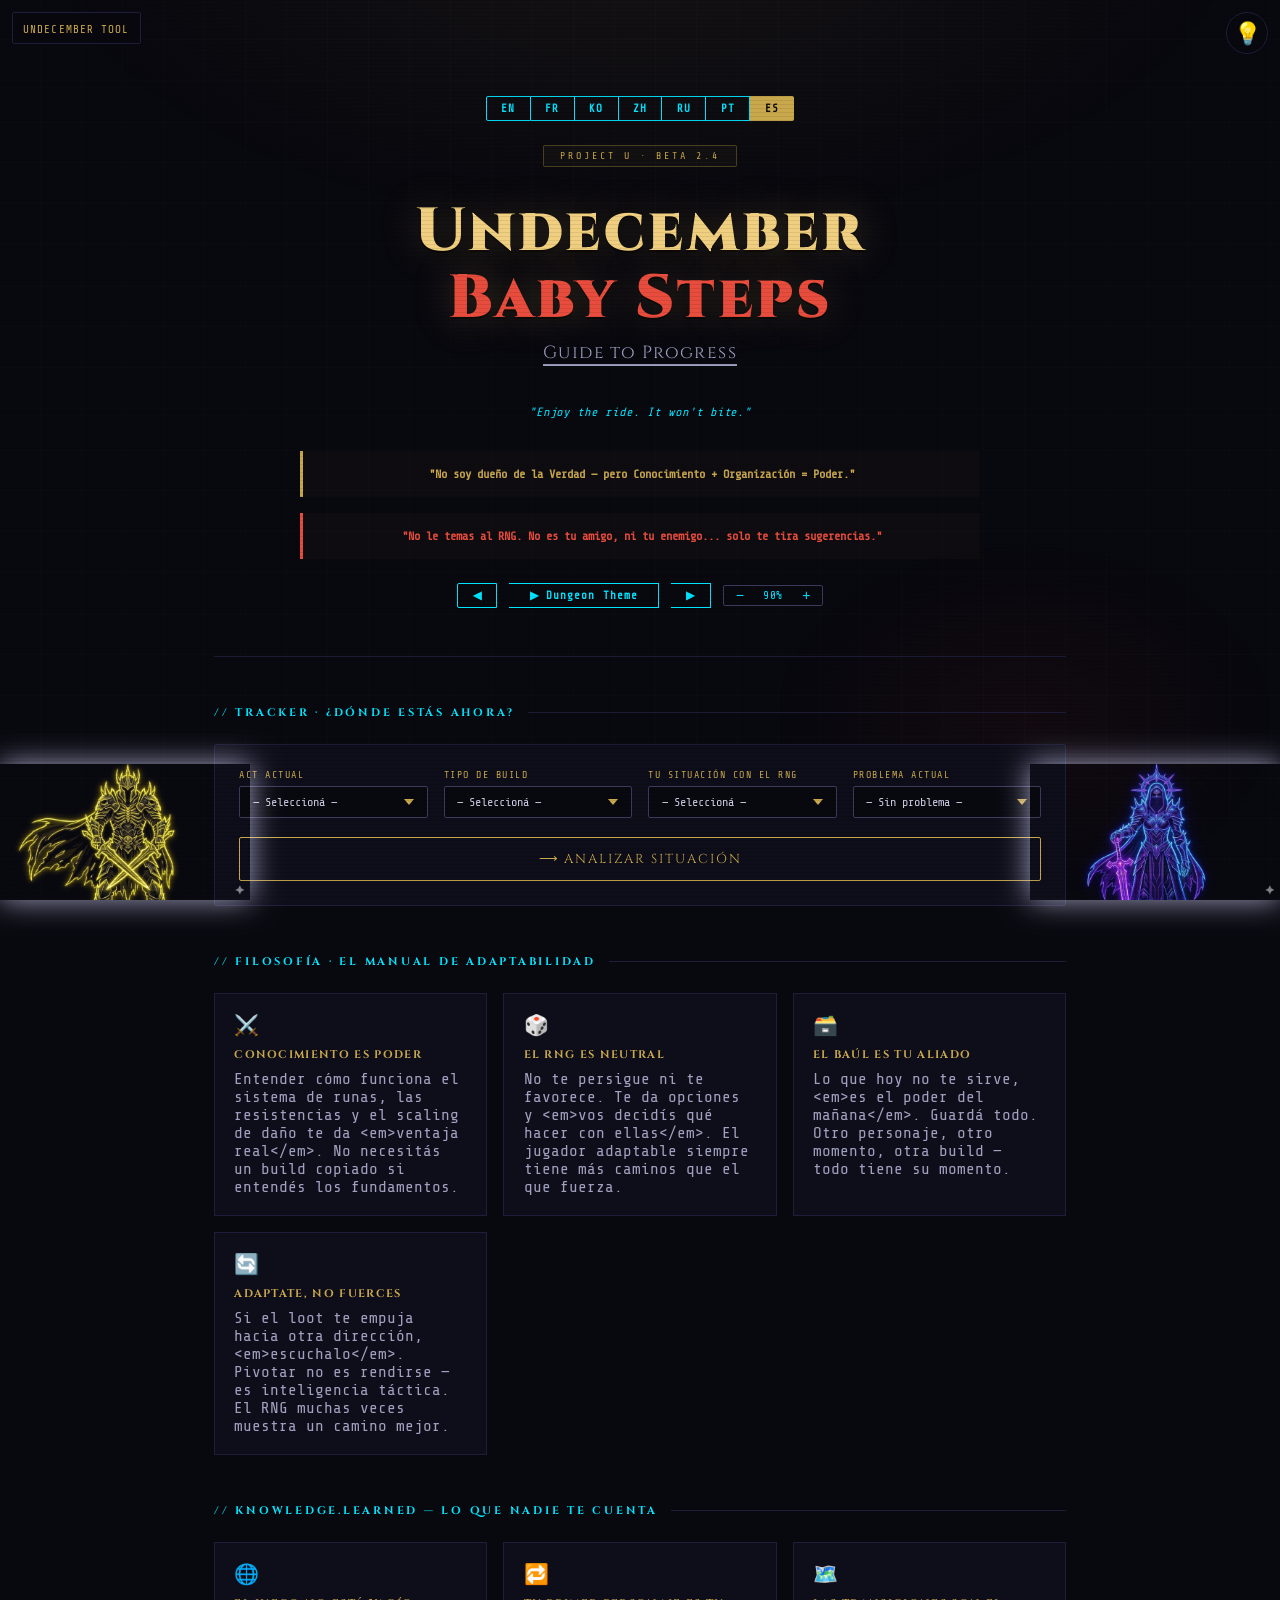
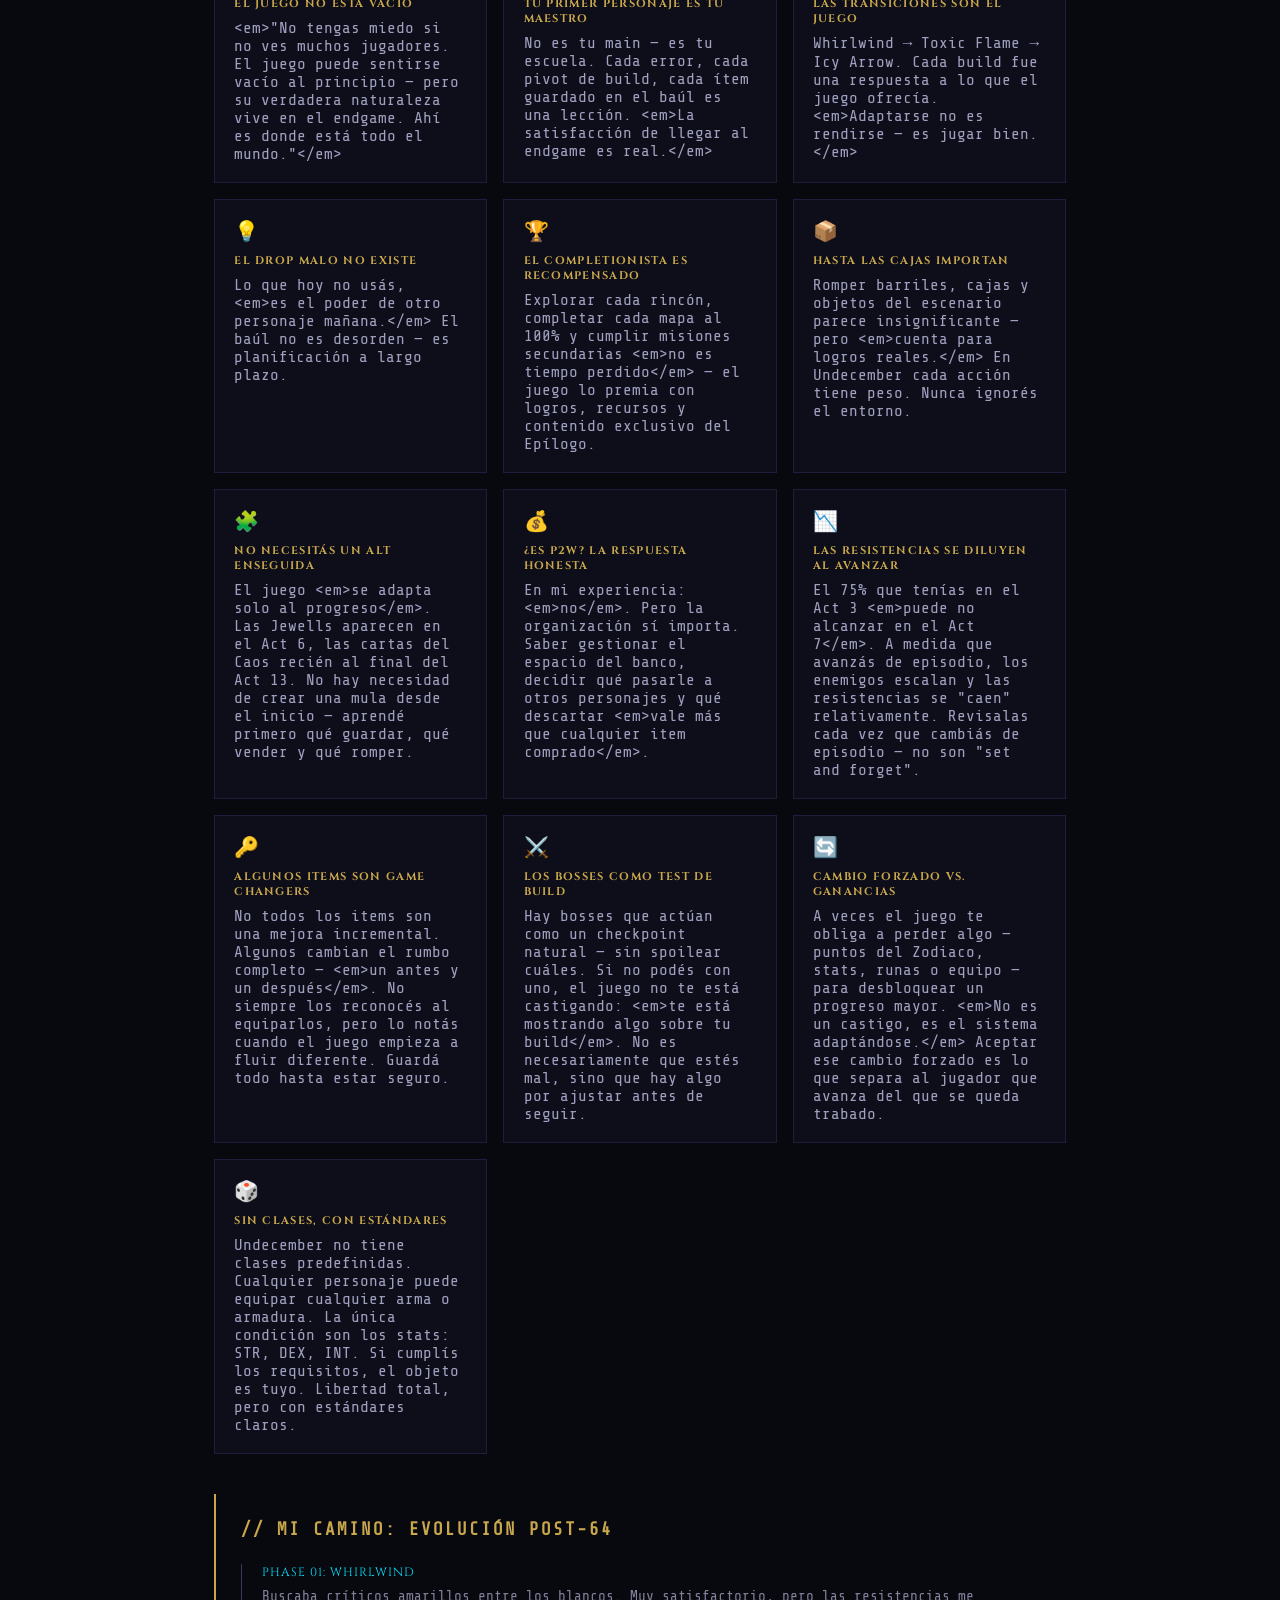
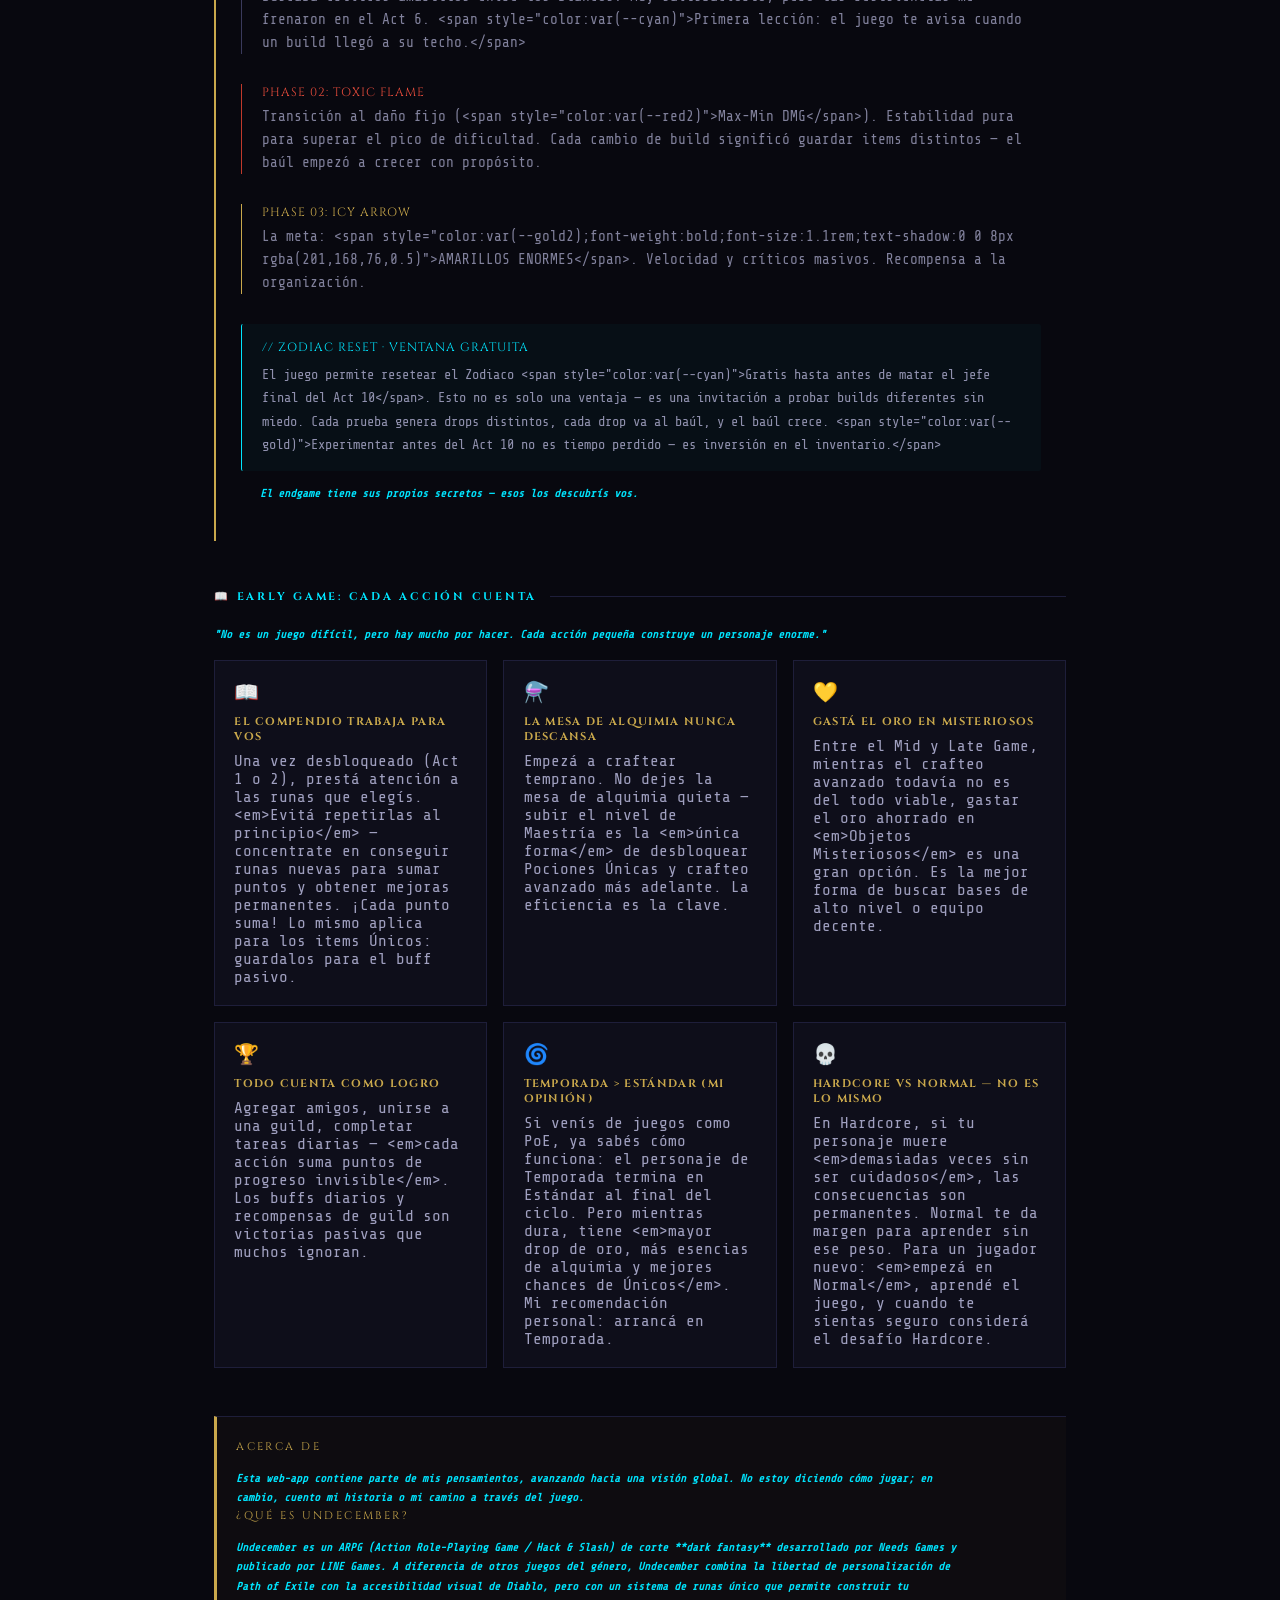
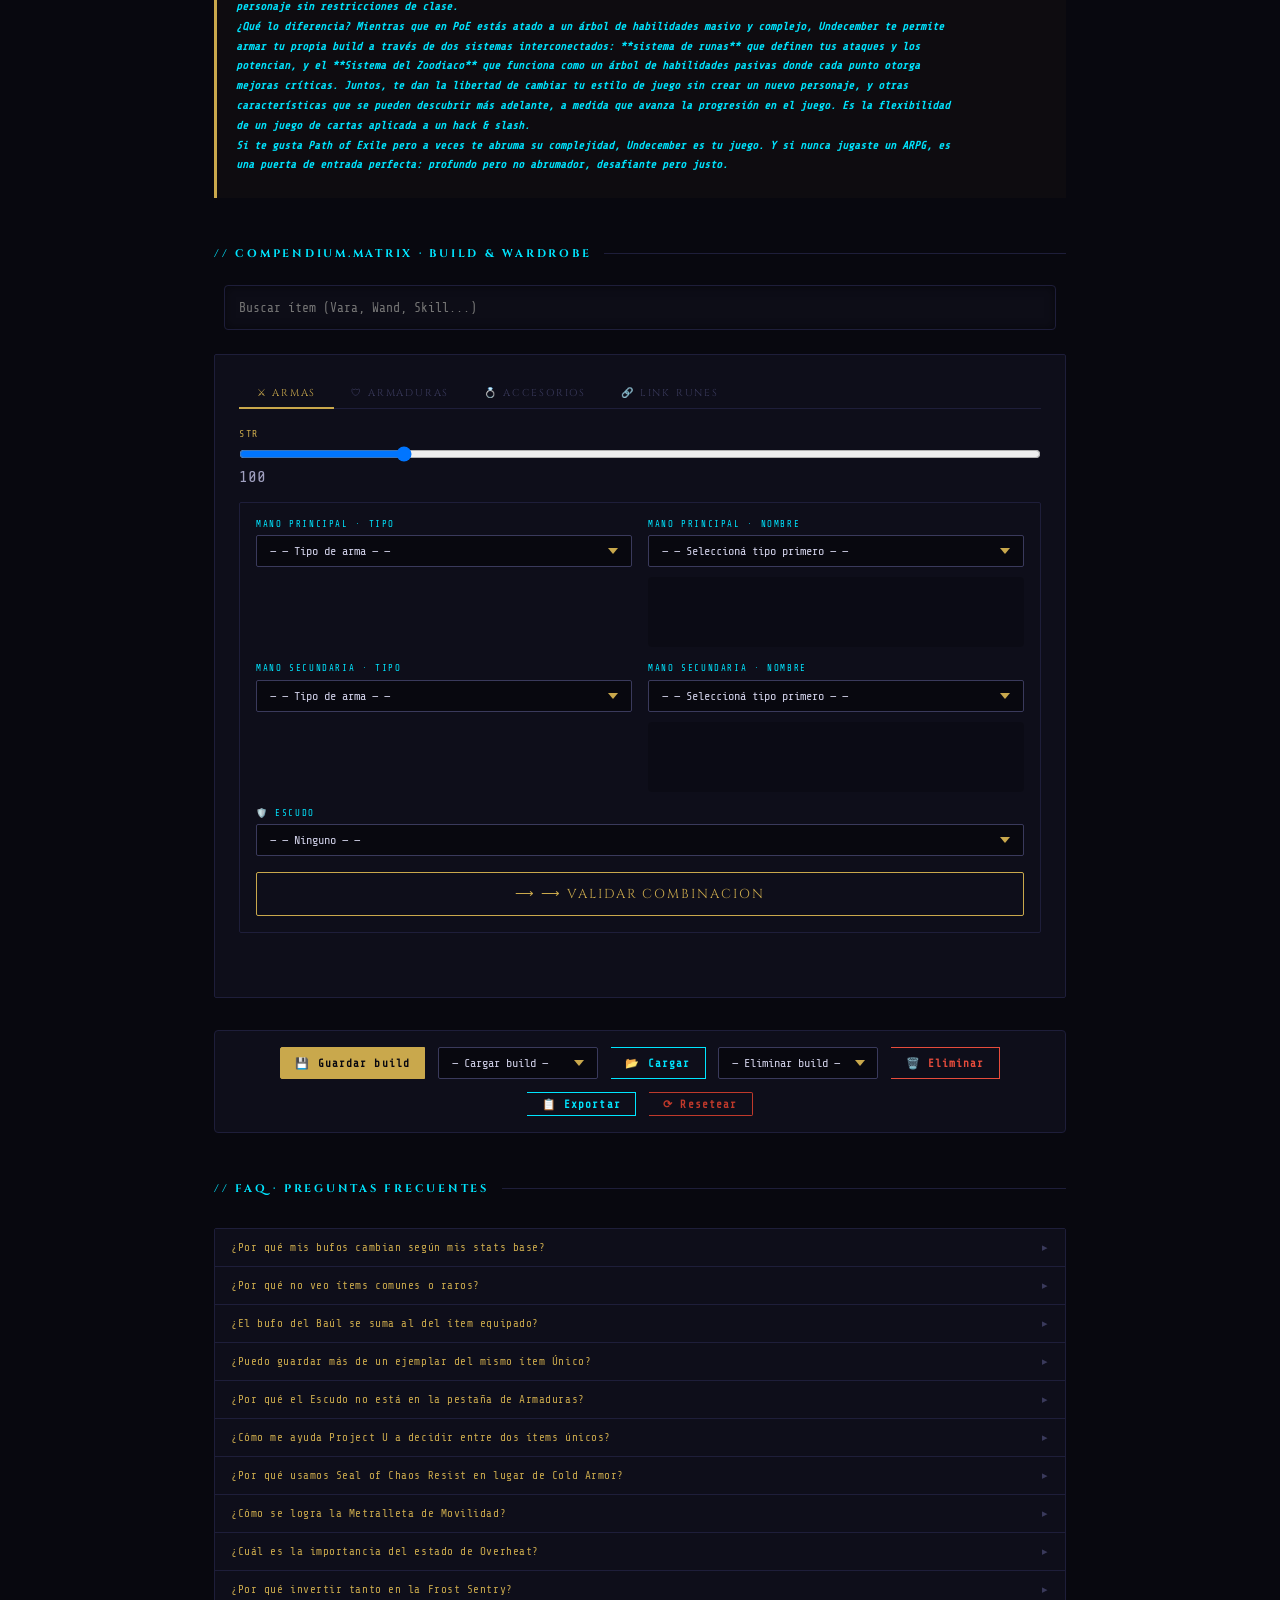
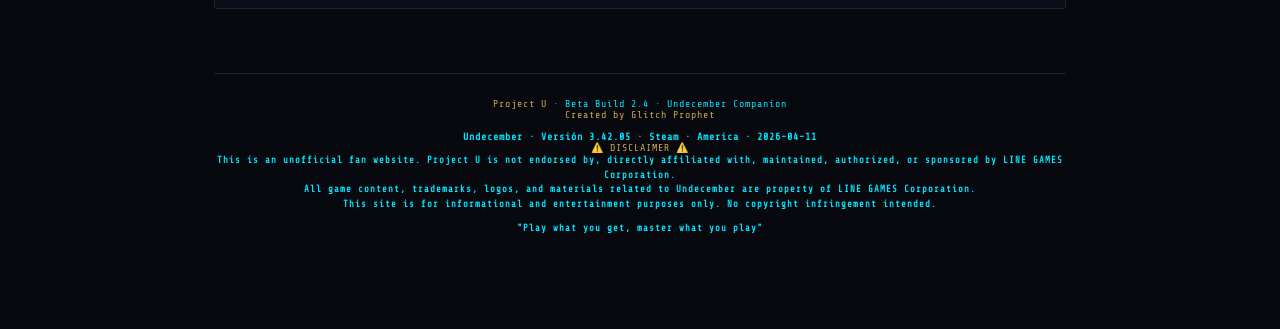
==== commit 57d4077a: "Add files via upload Nueva Versión Actualizada. Pasamos a la versión 2.6 (aunque diga 2.2) con éxito" ====
--- a/index.html
+++ b/index.html
@@ -3,7 +3,7 @@
 <head>
 <meta charset="UTF-8">
 <meta name="viewport" content="width=device-width, initial-scale=1.0">
-<title>Project U · Beta 2.0 — Undecember Companion</title>
+<title> Project U · Beta 2.4 — Undecember Companion </title>
 <link href="https://fonts.googleapis.com/css2?family=Cinzel:wght@400;600;900&family=JetBrains+Mono&family=Noto+Sans+KR:wght@400;500;700&family=Noto+Sans+SC:wght@400;500;700&family=Share+Tech+Mono&display=swap" rel="stylesheet">
 <link rel="stylesheet" href="styles.css">
 </head>
@@ -31,7 +31,7 @@
       <button type="button" class="lang-btn" data-lang="pt">PT</button>
       <button type="button" class="lang-btn active" data-lang="es">ES</button>
     </div>
-    <div class="hero-badge">Project U · Beta 2.0</div>
+    <div class="hero-badge">Project U · Beta 2.4</div>
     <h1>Undecember<br><span>Baby Steps</span></h1>
     <div class="hero-sub">Guide to Progress</div>
     
@@ -138,7 +138,18 @@
       <div class="philo-card"><div class="icon">📉</div><h3 data-i18n="k9.h">Las resistencias se diluyen al avanzar</h3><p data-i18n="k9.p">El 75% que tenías en el Act 3 <em>puede no alcanzar en el Act 7</em>. A medida que avanzás de episodio, los enemigos escalan y las resistencias se "caen" relativamente. Revisalas cada vez que cambiás de episodio — no son "set and forget".</p></div>
       <div class="philo-card"><div class="icon">🔑</div><h3 data-i18n="k10.h">Algunos items son Game Changers</h3><p data-i18n="k10.p">No todos los items son una mejora incremental. Algunos cambian el rumbo completo — <em>un antes y un después</em>. No siempre los reconocés al equiparlos, pero lo notás cuando el juego empieza a fluir diferente. Guardá todo hasta estar seguro.</p></div>
       <div class="philo-card"><div class="icon">⚔️</div><h3 data-i18n="k11.h">Los bosses como test de build</h3><p data-i18n="k11.p">Hay bosses que actúan como un checkpoint natural — sin spoilear cuáles. Si no podés con uno, el juego no te está castigando: <em>te está mostrando algo sobre tu build</em>. No es necesariamente que estés mal, sino que hay algo por ajustar antes de seguir.</p></div>
-      <div class="philo-card"><div class="icon">🔄</div><h3 data-i18n="k12.h">Cambio forzado vs. Ganancias</h3><p data-i18n="k12.p">A veces el juego te obliga a perder algo — puntos del Zodiaco, stats, runas o equipo — para desbloquear un progreso mayor. <em>No es un castigo, es el sistema adaptándose.</em> Aceptar ese cambio forzado es lo que separa al jugador que avanza del que se queda trabado.</p></div>
+      <div class="philo-card">
+        <div class="icon">🔄</div>
+        <h3 data-i18n="k12.h">Cambio forzado vs. Ganancias</h3>
+        <p data-i18n="k12.p">A veces el juego te obliga a perder algo — puntos del Zodiaco, stats, runas o equipo — para desbloquear un progreso mayor. <em>No es un castigo, es el sistema adaptándose.</em> Aceptar ese cambio forzado es lo que separa al jugador que avanza del que se queda trabado.</p>
+      </div>
+
+      <!-- k13 (nueva) -->
+      <div class="philo-card">
+        <div class="icon">🎲</div>
+        <h3 data-i18n="k13.h">Sin clases, con estándares</h3>
+        <p data-i18n="k13.p">Undecember no tiene clases predefinidas. Cualquier personaje puede equipar cualquier arma o armadura. La única condición son los stats: STR, DEX, INT. Si cumplís los requisitos, el objeto es tuyo. Libertad total, pero con estándares claros.</p>
+      </div>
     </div>
   </div>
  <section class="card" style="margin-top: 40px; border-left: 2px solid var(--gold); padding: 25px;">
@@ -244,20 +255,34 @@
     </div>
   </div>
 
-  <section id="about" class="about">
-    <div class="about-title" data-i18n="about.title">About</div>
-    <p class="about-text" data-i18n="about.text">
-      This web-app has part of my thoughts, moving into a global vision. I'm not telling how to play; instead of it, I'm telling my story or my way through the game.
-    </p>
-  </section>
+<section id="about" class="about">
+  <div class="about-title" data-i18n="about.title">About</div>
+  <p class="about-text" data-i18n="about.text">
+    This web-app has part of my thoughts, moving into a global vision. I'm not telling how to play; instead of it, I'm telling my story or my way through the game.
+  </p>
+  
+  <div class="about-divider"></div>
+  <div class="about-title" data-i18n="what.title">¿Qué es Undecember?</div>
+  <p class="about-text" data-i18n="what.description"></p>
+  <p class="about-text" data-i18n="what.difference"></p>
+  <p class="about-text" data-i18n="what.reference"></p>
+</section>
 
 
   <!-- COMPENDIUM MATRIX -->
-  <div class="section" style="margin-top:3rem">
+<div class="section" style="margin-top:3rem">
     <div class="sec-title">// compendium.matrix · build & wardrobe</div>
+
+    <div class="search-wrapper" style="margin: 0 10px 1.5rem 10px;">
+        <input type="text" id="compendium-search" 
+               data-i18n-placeholder="ui.search.placeholder" 
+               placeholder="Buscar ítem (Vara, Wand, Skill...)" 
+               style="width:100%; padding:14px; background:rgba(15,15,25,0.9); border:1px solid var(--border); border-radius:4px; color:var(--gold); font-family:'Share Tech Mono', monospace; font-size:13px; outline:none; box-sizing:border-box; box-shadow: inset 0 0 10px rgba(0,0,0,0.5);"
+               autocomplete="off">
+    </div>
+
     <div class="tracker-box">
 
-      <!-- TABS -->
       <div class="comp-tabs">
         <button class="comp-tab active"    onclick="compTab('armas',this)">⚔ Armas</button>
         <button class="comp-tab tab-armor" onclick="compTab('armaduras',this)">🛡 Armaduras</button>
@@ -265,75 +290,37 @@
         <button class="comp-tab tab-runes" onclick="compTab('runas',this)">🔗 Link Runes</button>
       </div>
 
-      <!-- TAB: ARMAS -->
       <div class="comp-pane active" id="pane-armas">
-        <div class="tracker-row">
-          <div class="tracker-group">
-            <label data-i18n="weapon.main.type" style="font-size:10px;letter-spacing:.15em;color:var(--gold);text-transform:uppercase">Mano Principal · Tipo</label>
-            <select class="tracker-select" id="wm-type1" onchange="wmPopulateNames(1)">
-              <option value="" data-i18n="weapon.type.placeholder">— Tipo de arma —</option>
-            </select>
-          </div>
-          <div class="tracker-group">
-            <label data-i18n="weapon.main.name" style="font-size:10px;letter-spacing:.15em;color:var(--gold);text-transform:uppercase">Mano Principal · Nombre</label>
-            <select class="tracker-select" id="wm-name1">
-              <option value="" data-i18n="weapon.name.placeholder">— Seleccioná tipo primero —</option>
-            </select>
-          </div>
-          <div class="tracker-group">
-            <label data-i18n="weapon.off.type" style="font-size:10px;letter-spacing:.15em;color:var(--cyan);text-transform:uppercase">Mano Secundaria · Tipo</label>
-            <select class="tracker-select" id="wm-type2" onchange="wmPopulateNames(2)" style="border-color:rgba(0,229,255,.25)">
-              <option value="" data-i18n="weapon.type.placeholder">— Tipo de arma —</option>
-              <option value="__none__" data-i18n="weapon.off.none">Sin mano secundaria</option>
-            </select>
-          </div>
-          <div class="tracker-group">
-            <label data-i18n="weapon.off.name" style="font-size:10px;letter-spacing:.15em;color:var(--cyan);text-transform:uppercase">Mano Secundaria · Nombre</label>
-            <select class="tracker-select" id="wm-name2" style="border-color:rgba(0,229,255,.25)">
-              <option value="" data-i18n="weapon.name.placeholder">— Seleccioná tipo primero —</option>
-            </select>
-          </div>
-          <div class="tracker-group" id="shield-group">
-            <label data-i18n="shield.label" style="font-size:10px;letter-spacing:.15em;color:var(--red2);text-transform:uppercase">🛡️ Escudo</label>
-            <select class="tracker-select" id="wm-shield" onchange="wmValidate()">
-              <option value="" data-i18n="shield.none">— Ninguno —</option>
-              <option value="Escudo Ligero" data-i18n="shield.light">Escudo Ligero</option>
-              <option value="Escudo Pesado" data-i18n="shield.heavy">Escudo Pesado</option>
-              <option value="Escudo de Torres" data-i18n="shield.tower">Escudo de Torres</option>
-            </select>
-            <div class="shield-msg" id="shield-msg" data-i18n="shield.warning">⚠ No compatible con armas de dos manos</div>
-          </div>
-        </div>
-        <button type="button" class="btn-analizar" data-i18n="btn.validate" onclick="wmValidate()" style="margin-top:.5rem">
-          ⟶ Validar Combinacion
-        </button>
-        <div id="wm-lore" style="display:none;margin-top:1rem"></div>
-      </div>
-
-      <!-- TAB: ARMADURAS -->
+        <div class="tracker-group" style="margin-bottom:1rem;">
+          <label data-i18n="stats.str">STR</label>
+          <input type="range" id="stat-str" min="0" max="500" value="100" oninput="updateConditionals()">
+          <span id="val-str">100</span>
+        </div>
+        <div class="gear-grid" id="grid-armas"></div>
+      </div>
+
       <div class="comp-pane" id="pane-armaduras">
         <div class="gear-grid" id="grid-armaduras"></div>
         
-        <!-- Stats Tracker for Conditionals -->
         <div class="tracker-row" id="stats-tracker" style="margin-top:1rem; padding:1rem; background:var(--bg2); border:1px solid var(--border); border-radius:2px;">
           <div class="tracker-group">
             <label data-i18n="stats.str" style="font-size:9px; letter-spacing:.15em; color:var(--red2);">STR</label>
-            <input type="range" id="stat-str" min="0" max="500" value="100" style="width:100%;">
-            <span id="val-str" style="font-size:11px; color:var(--red2);">100</span>
+            <input type="range" id="stat-str-armor" min="0" max="500" value="100" style="width:100%;" oninput="updateConditionals()">
+            <span id="val-str-armor" style="font-size:11px; color:var(--red2);">100</span>
           </div>
           <div class="tracker-group">
             <label data-i18n="stats.dex" style="font-size:9px; letter-spacing:.15em; color:var(--cyan);">DEX</label>
-            <input type="range" id="stat-dex" min="0" max="500" value="100" style="width:100%;">
+            <input type="range" id="stat-dex" min="0" max="500" value="100" style="width:100%;" oninput="updateConditionals()">
             <span id="val-dex" style="font-size:11px; color:var(--cyan);">100</span>
           </div>
           <div class="tracker-group">
             <label data-i18n="stats.int" style="font-size:9px; letter-spacing:.15em; color:var(--gold);">INT</label>
-            <input type="range" id="stat-int" min="0" max="500" value="100" style="width:100%;">
+            <input type="range" id="stat-int" min="0" max="500" value="100" style="width:100%;" oninput="updateConditionals()">
             <span id="val-int" style="font-size:11px; color:var(--gold);">100</span>
           </div>
           <div class="tracker-group">
             <label data-i18n="stats.hpfull" style="font-size:9px; letter-spacing:.15em;">HP Full</label>
-            <input type="checkbox" id="stat-hpfull">
+            <input type="checkbox" id="stat-hpfull" onchange="updateConditionals()">
             <span id="val-hpfull" style="font-size:11px">No</span>
           </div>
         </div>
@@ -344,7 +331,6 @@
         </div>
       </div>
 
-      <!-- TAB: ACCESORIOS -->
       <div class="comp-pane" id="pane-accesorios">
         <div class="gear-grid" id="grid-accesorios"></div>
         <div class="wardrobe-summary" id="ws-acc">
@@ -352,16 +338,6 @@
           <div id="ws-acc-body"></div>
         </div>
       </div>
-        
-        <!-- Stats Tracker for Conditionals (shared) - already in armaduras, hide duplicate -->
-        <div id="stats-tracker-acc" style="display:none;"></div>
-        
-        <div class="wardrobe-summary" id="ws-acc">
-          <div class="ws-title">// bufos de armario activos</div>
-          <div id="ws-acc-body"></div>
-        </div>
-      </div>
-
       <!-- TAB: LINK RUNES -->
       <div class="comp-pane" id="pane-runas">
         <!-- Color legend -->
@@ -474,38 +450,41 @@
     </div>
   </div>
 
-  <div class="footer">
-    <span>Project U</span> · Beta Build 2.0 · Undecember Companion<br>
-    <span>Created by Glitch Prophet</span><br><br>
-
-    <span style="color:var(--gold);">⚠️ DISCLAIMER ⚠️</span><br>
-    <span style="font-size:9px;line-height:1.6;">
-      This is an unofficial fan website. Project U is not endorsed by, directly affiliated with, maintained, authorized, or sponsored by LINE GAMES Corporation.<br>
-      All game content, trademarks, logos, and materials related to Undecember are property of LINE GAMES Corporation.<br>
-      This site is for informational and entertainment purposes only. No copyright infringement intended.
-    </span><br><br>
-
-    <span style="font-size:9px;">
-      "Play what you get, master what you play"
-    </span>
-  </div>
-
+<div class="footer">
+  <span>Project U</span> · Beta Build 2.4 · Undecember Companion<br>
+  <span>Created by Glitch Prophet</span><br><br>
+
+  <!-- VERSIÓN DEL JUEGO (info técnica) -->
+  <div class="footer-version-info">
+    <span class="footer-version-text">Undecember · Versión 3.42.05 · Steam · America · 2026-04-11</span>
+  </div>
+
+  <span style="color:var(--gold);">⚠️ DISCLAIMER ⚠️</span><br>
+  <span style="font-size:9px;line-height:1.6;">
+    This is an unofficial fan website. Project U is not endorsed by, directly affiliated with, maintained, authorized, or sponsored by LINE GAMES Corporation.<br>
+    All game content, trademarks, logos, and materials related to Undecember are property of LINE GAMES Corporation.<br>
+    This site is for informational and entertainment purposes only. No copyright infringement intended.
+  </span><br><br>
+
+  <span style="font-size:9px;">
+    "Play what you get, master what you play"
+  </span>
 </div>
 
 <!-- 1. Datos (no dependen de nadie) -->
-<script src="matrix_assets.js"></script>
+<script src="matrix_runes_assets.js"></script>
+<script src="matrix_compendium.js"></script>
+<script src="matrix_compendium_assets.js"></script>
 <script src="matrix_runes.js"></script>
-<script src="weapon_matrix.js"></script>
-<script src="gear_matrix.js"></script>   <!-- Define GEAR_DATABASE -->
-
-<!-- 2. Traducciones (NO debe tener consejos) -->
+
+<!-- 2. Traducciones -->
 <script src="lang.js"></script>
 
-<!-- 3. Lógica principal (define consejos y analizar) -->
+<!-- 3. Lógica principal -->
 <script src="tracker.js"></script>
 
-<!-- 4. UI de gear (depende de GEAR_DATABASE) -->
-<script src="gear-ui.js"></script>        <!-- Llama a gearBuildSlots -->
+<!-- 4. UI del Compendium (depende de COMPENDIUM) -->
+<script src="ui_compendium.js"></script>
 
 <!-- 5. Features -->
 <script src="build-saver.js"></script>
--- a/styles.css
+++ b/styles.css
@@ -257,6 +257,7 @@
 .tooltip-bombilla{position:fixed;top:60px;right:12px;background:rgba(0,0,0,.8);color:var(--gold);padding:6px 12px;border-radius:4px;font-size:11px;white-space:nowrap;z-index:20002;pointer-events:none;opacity:0;transition:opacity 0.2s}
 .theme-toggle:hover+.tooltip-bombilla{opacity:1}
 
+
 /* ── SHIELD SLOT ──────────────────────────────────────────────── */
 .shield-disabled{opacity:.35;pointer-events:none}
 .shield-msg{font-size:10px;color:var(--red2);margin-top:.3rem;display:none}
@@ -459,4 +460,103 @@
     background: var(--gold);
     color: var(--bg);
   }
+  /* ============================================================
+   TAREA 6: TOOLTIP RESPONSIVE PARA REQUISITOS DE STATS
+   ============================================================ */
+
+.item-req-pill {
+  position: relative;
+  cursor: help;
+  display: inline-block;
+}
+
+/* Tooltip base (escritorio) */
+.item-req-pill:hover::after {
+  content: attr(data-tooltip);
+  position: absolute;
+  bottom: 100%;
+  left: 50%;
+  transform: translateX(-50%);
+  background: var(--bg2);
+  color: var(--gold);
+  border: 1px solid var(--gold);
+  padding: 6px 10px;
+  border-radius: 4px;
+  font-size: 10px;
+  font-family: 'Share Tech Mono', monospace;
+  white-space: nowrap;
+  z-index: 1000;
+  pointer-events: none;
+  box-shadow: 0 2px 8px rgba(0,0,0,0.3);
+  margin-bottom: 8px;
+}
+
+/* Tooltip para móviles (pantallas < 768px) */
+@media (max-width: 768px) {
+  .item-req-pill:hover::after {
+    white-space: normal;
+    width: 200px;
+    text-align: center;
+    font-size: 9px;
+    padding: 4px 8px;
+  }
+}
+
+/* Para móviles muy pequeños ( < 480px) */
+@media (max-width: 480px) {
+  .item-req-pill:hover::after {
+    width: 180px;
+    font-size: 8px;
+    word-break: break-word;
+  }
+}
+
+
+/* ============================================================
+   TAREA 7: SECCIÓN "¿QUÉ ES UNDECEMBER?" (ABOUT)
+   ============================================================ */
+
+.about-divider {
+  height: 1px;
+  background: var(--border);
+  margin: 1.5rem 0;
+  opacity: 0.5;
+}
+
+.about-title[data-i18n="what.title"] {
+  color: var(--gold);
+  letter-spacing: 1px;
+  text-transform: uppercase;
+  font-family: 'Cinzel', serif;
+  font-size: 0.75rem;
+  margin-top: 1.5rem;
+}
+
+
+/* ============================================================
+   TAREA 8: FOOTER CON INFO DE VERSIÓN
+   ============================================================ */
+
+.footer-version-info {
+  display: flex;
+  align-items: center;
+  justify-content: center;
+  gap: 0.5rem;
+  margin: 0.5rem 0;
+  padding: 0.3rem 0;
+  border-top: 1px solid var(--border);
+  border-bottom: 1px solid var(--border);
+  background: rgba(255,255,255,0.02);
+}
+
+.footer-version-text {
+  font-size: 8px;
+  font-family: 'Share Tech Mono', monospace;
+  color: var(--dim);
+  letter-spacing: 0.05em;
+}
+
+body.light-mode .footer-version-info {
+  background: rgba(0,0,0,0.02);
+}
 }
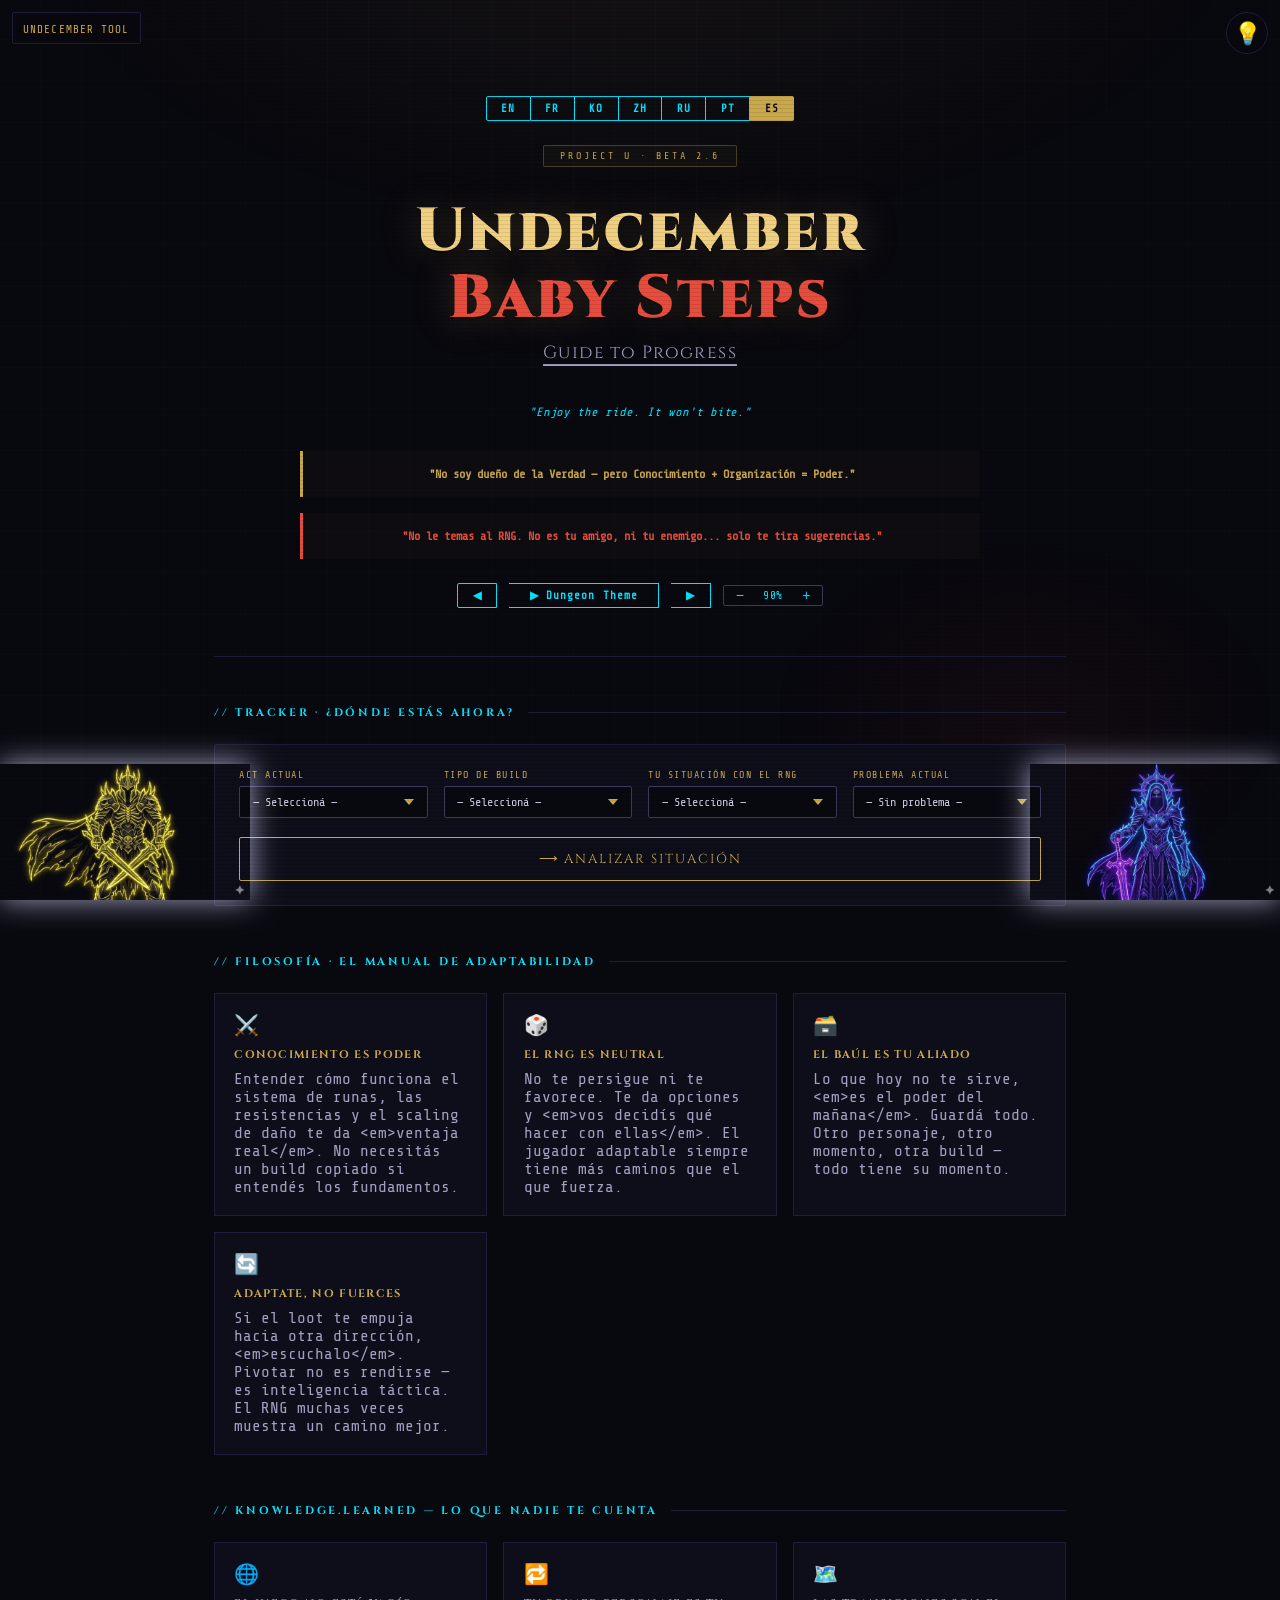
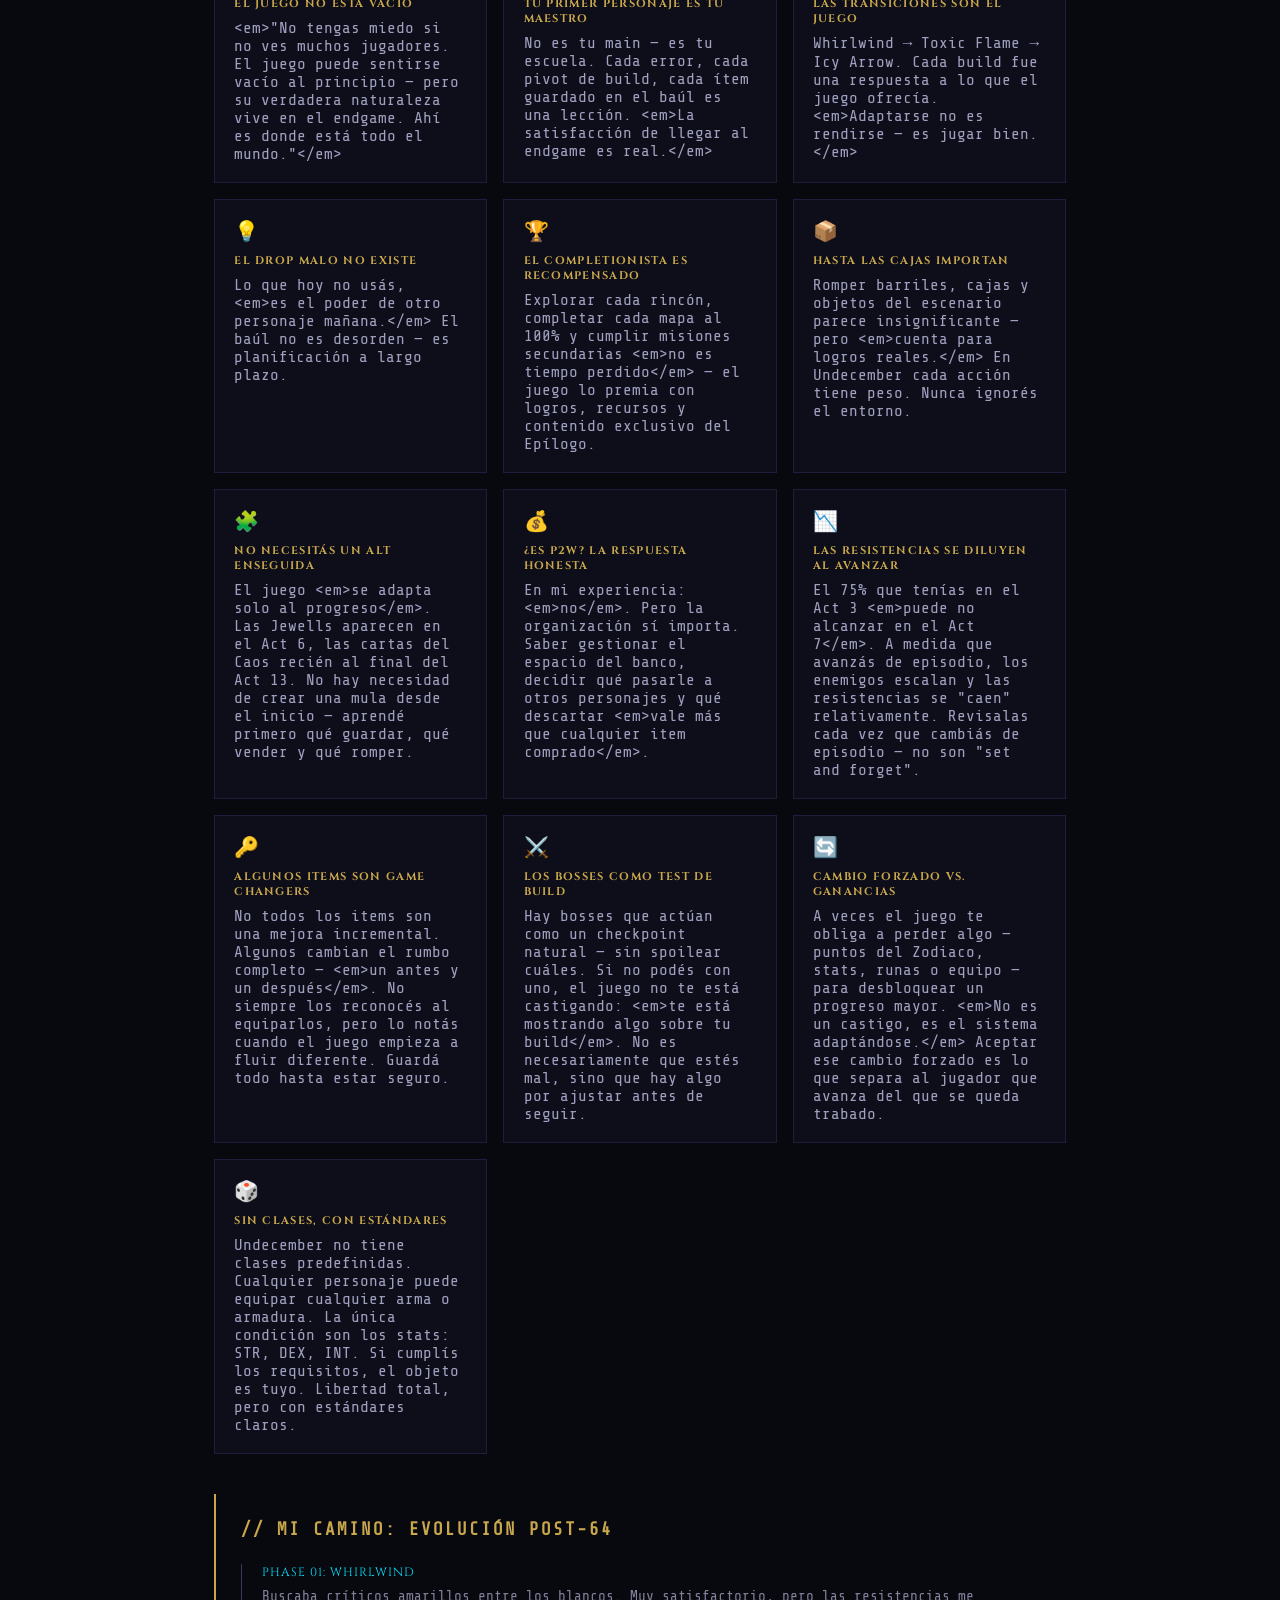
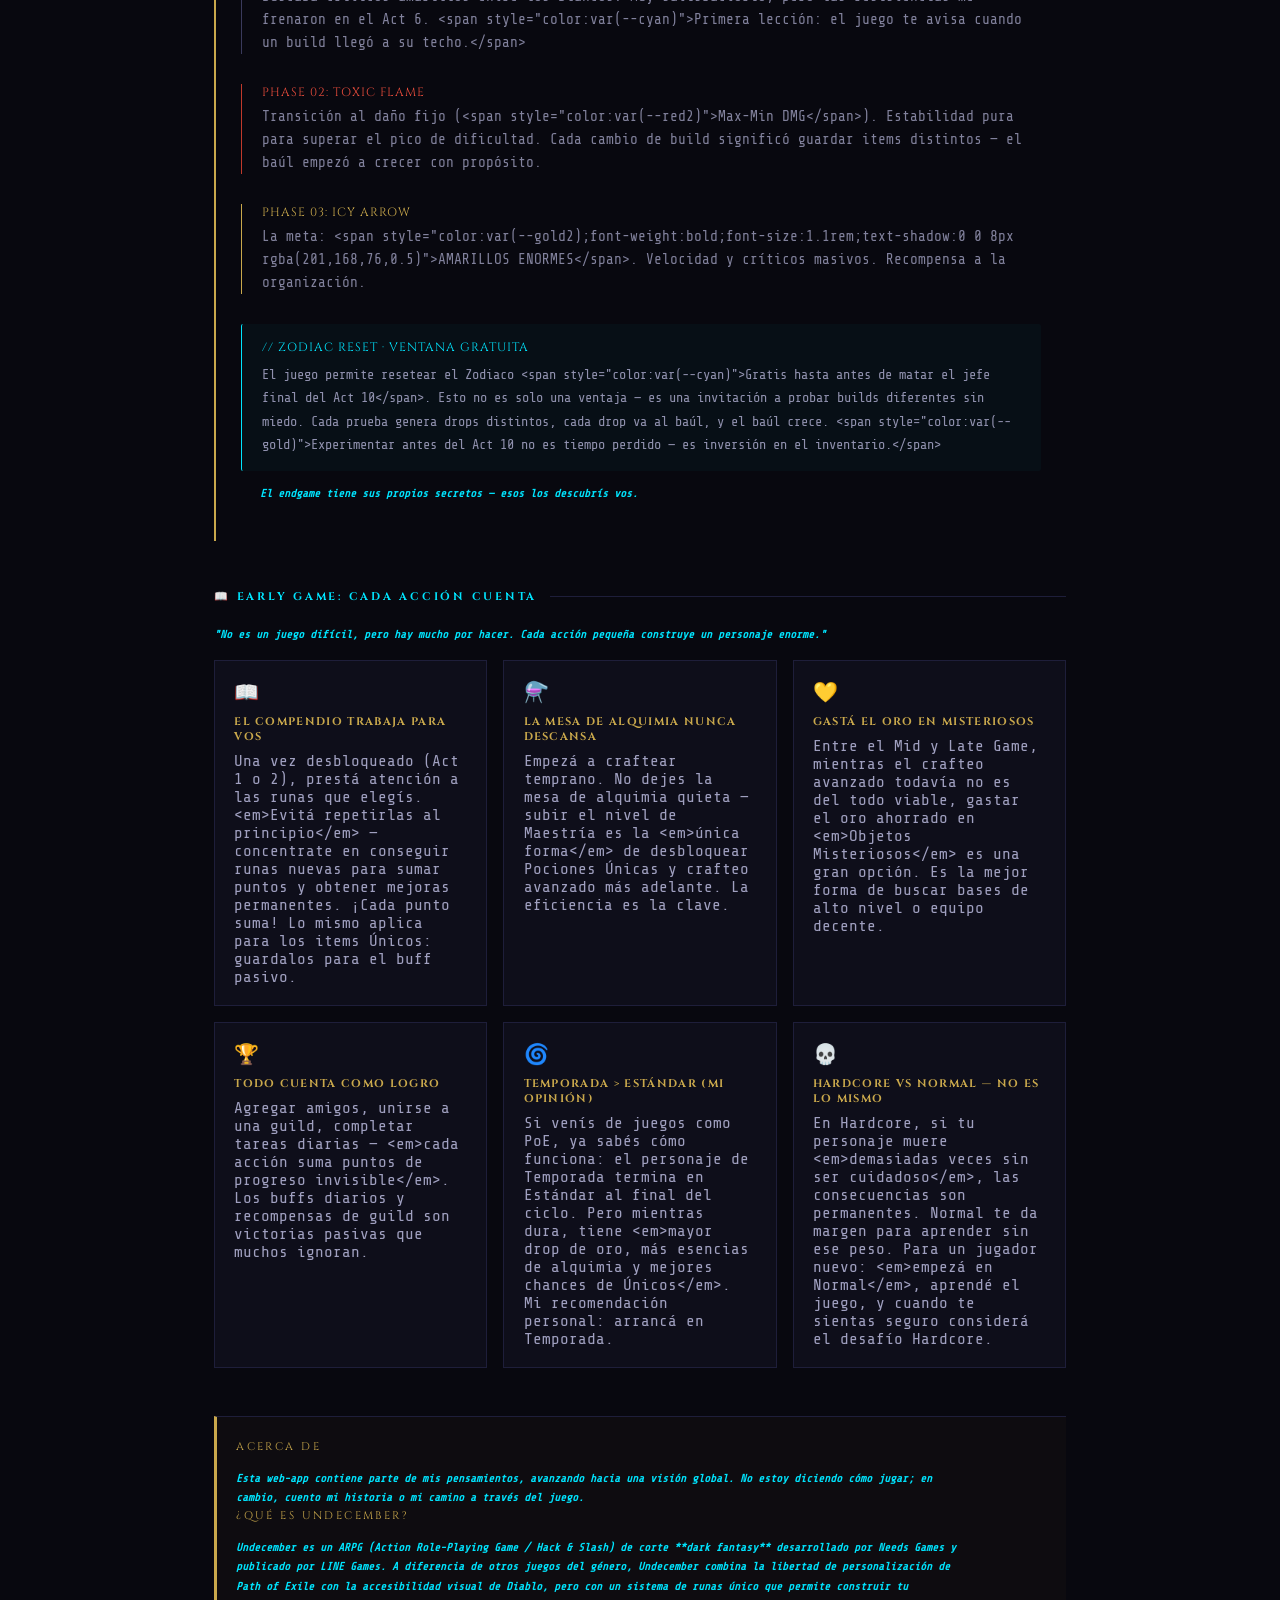
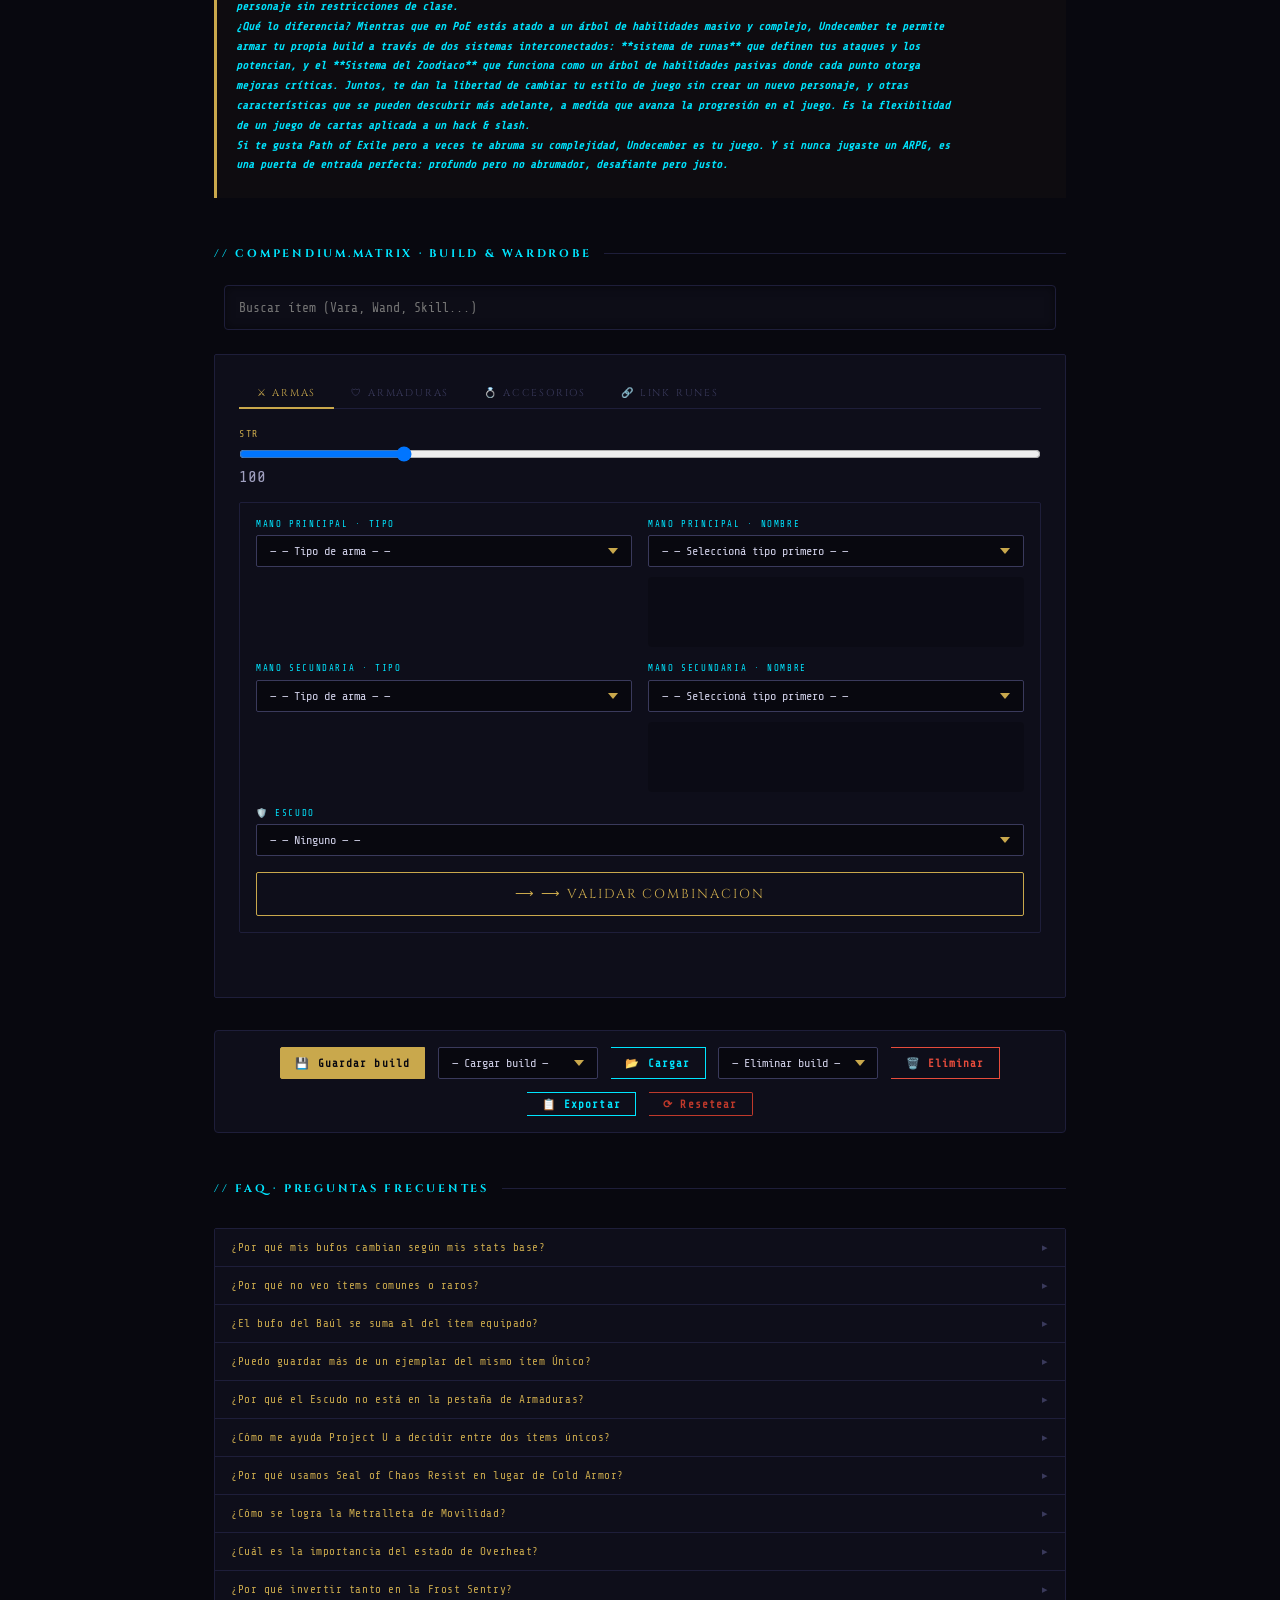
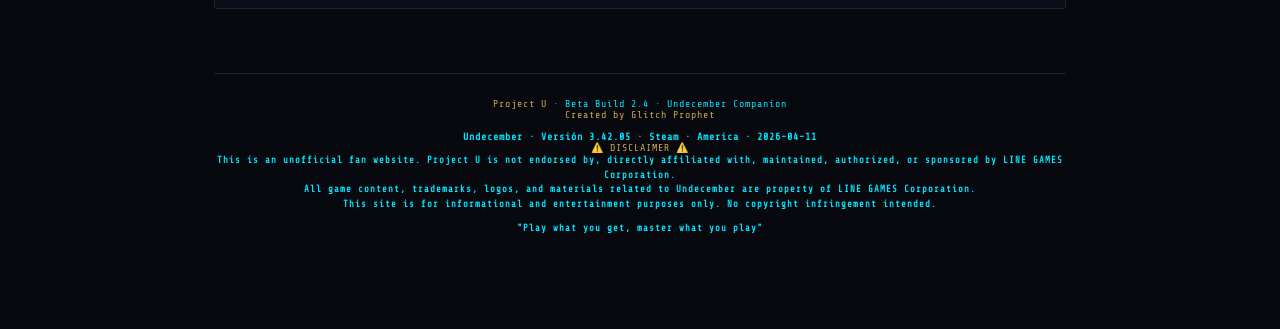
==== commit b69c8506: "Update index.html" ====
--- a/index.html
+++ b/index.html
@@ -31,7 +31,7 @@
       <button type="button" class="lang-btn" data-lang="pt">PT</button>
       <button type="button" class="lang-btn active" data-lang="es">ES</button>
     </div>
-    <div class="hero-badge">Project U · Beta 2.4</div>
+    <div class="hero-badge">Project U · Beta 2.6</div>
     <h1>Undecember<br><span>Baby Steps</span></h1>
     <div class="hero-sub">Guide to Progress</div>
     
@@ -500,4 +500,4 @@
 <script src="main.js"></script>
 
 </body>
-</html>+</html>
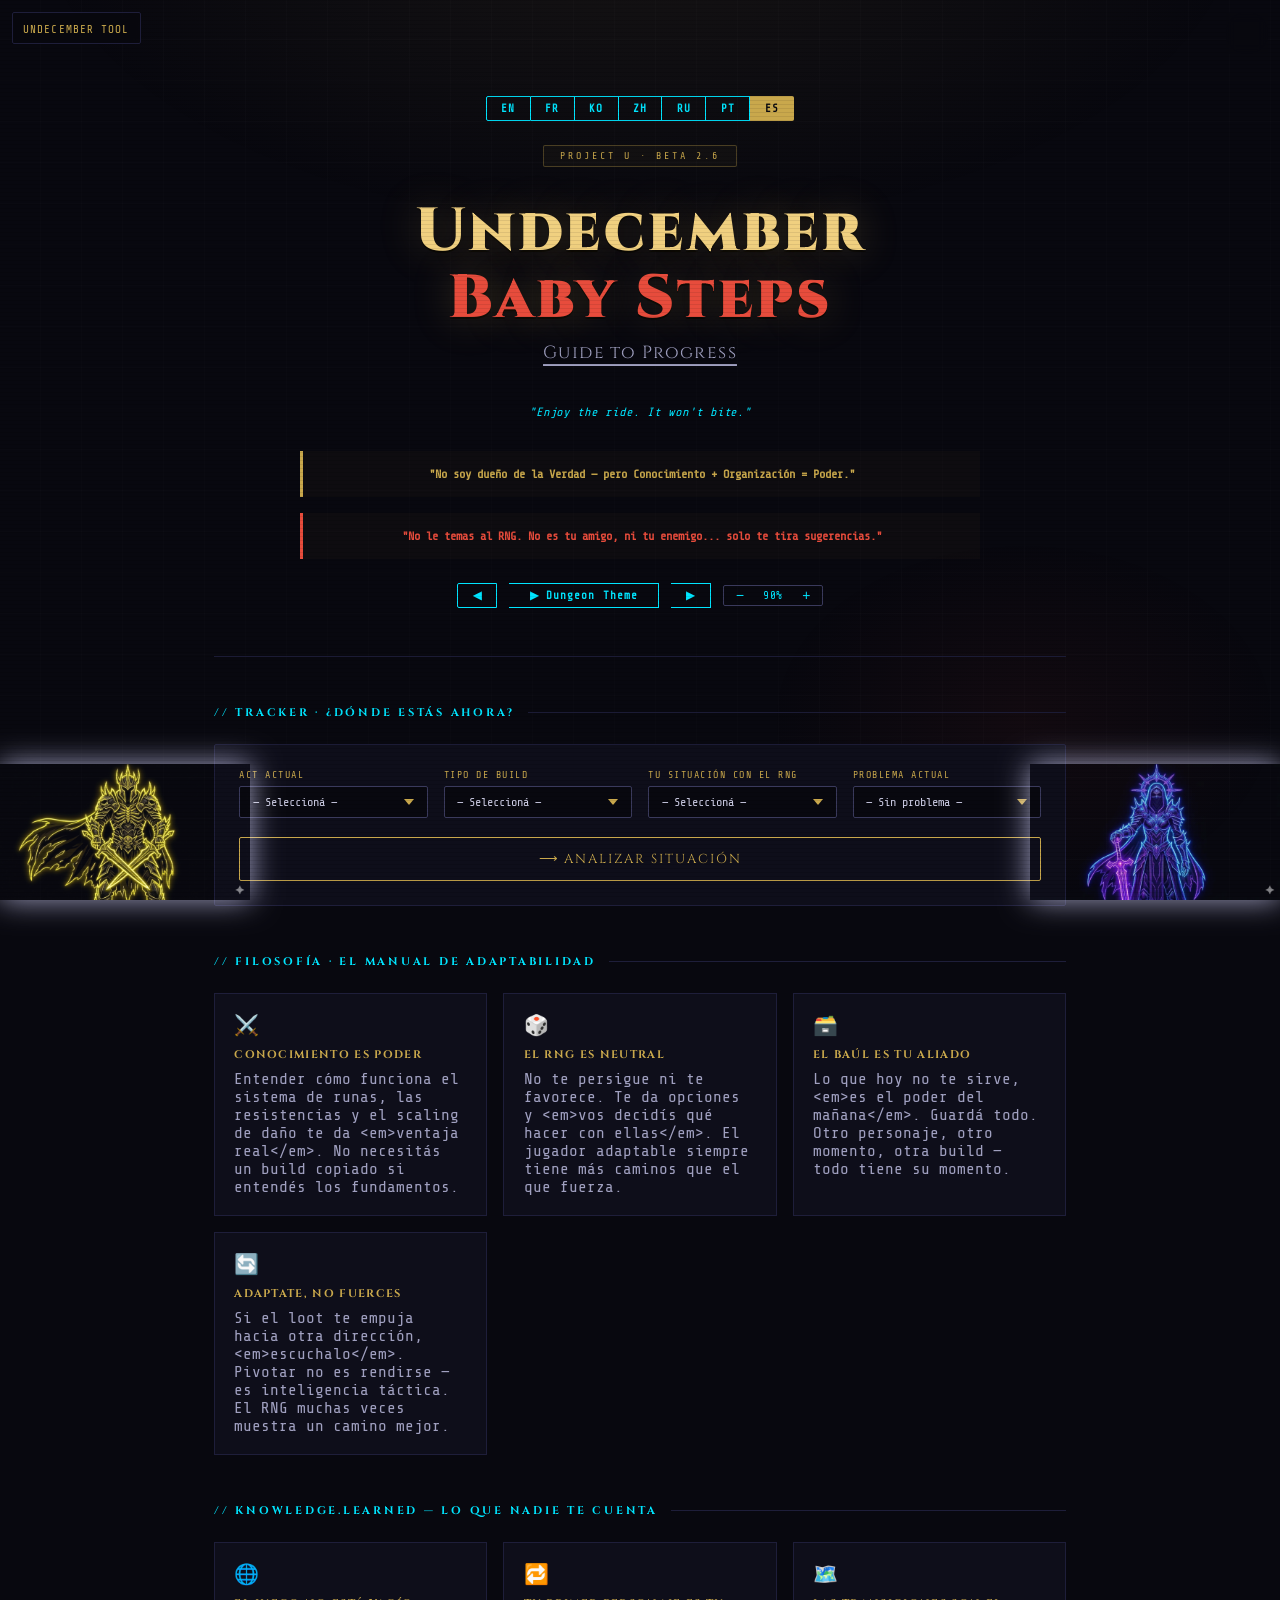
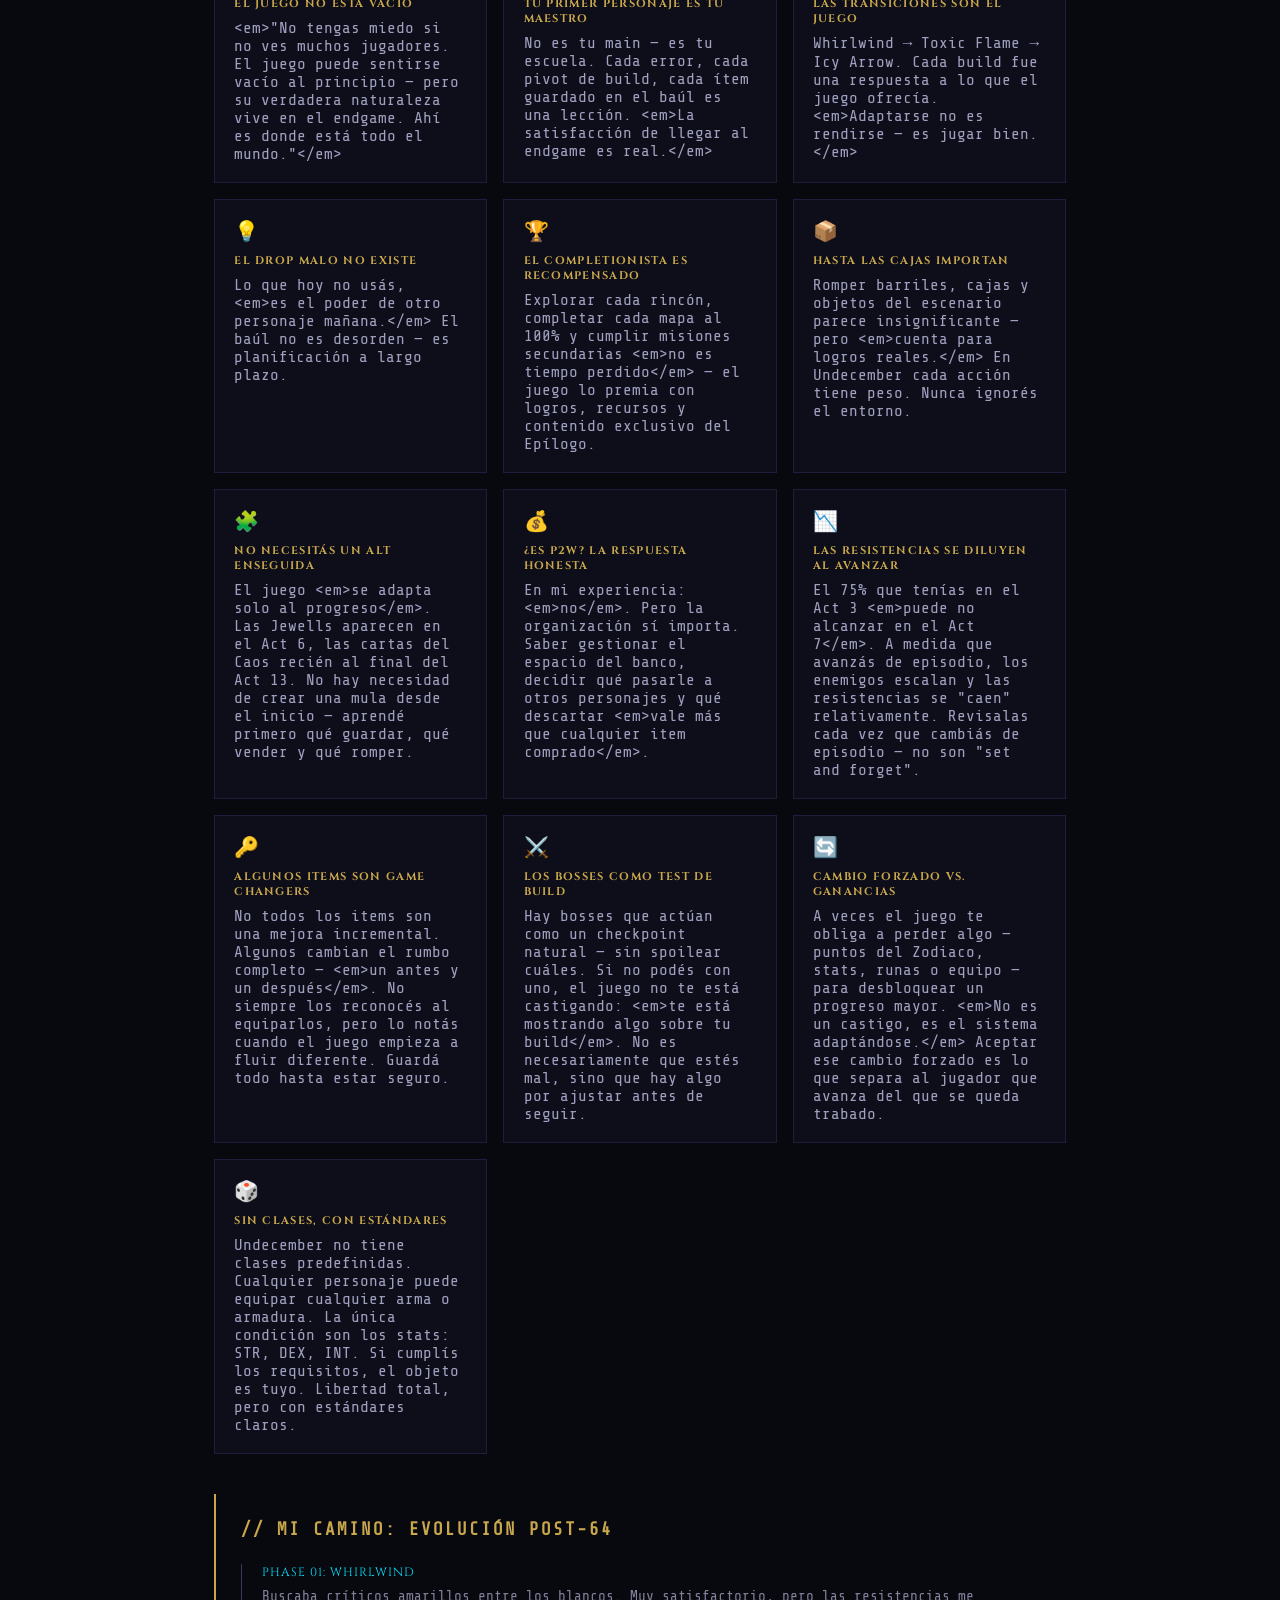
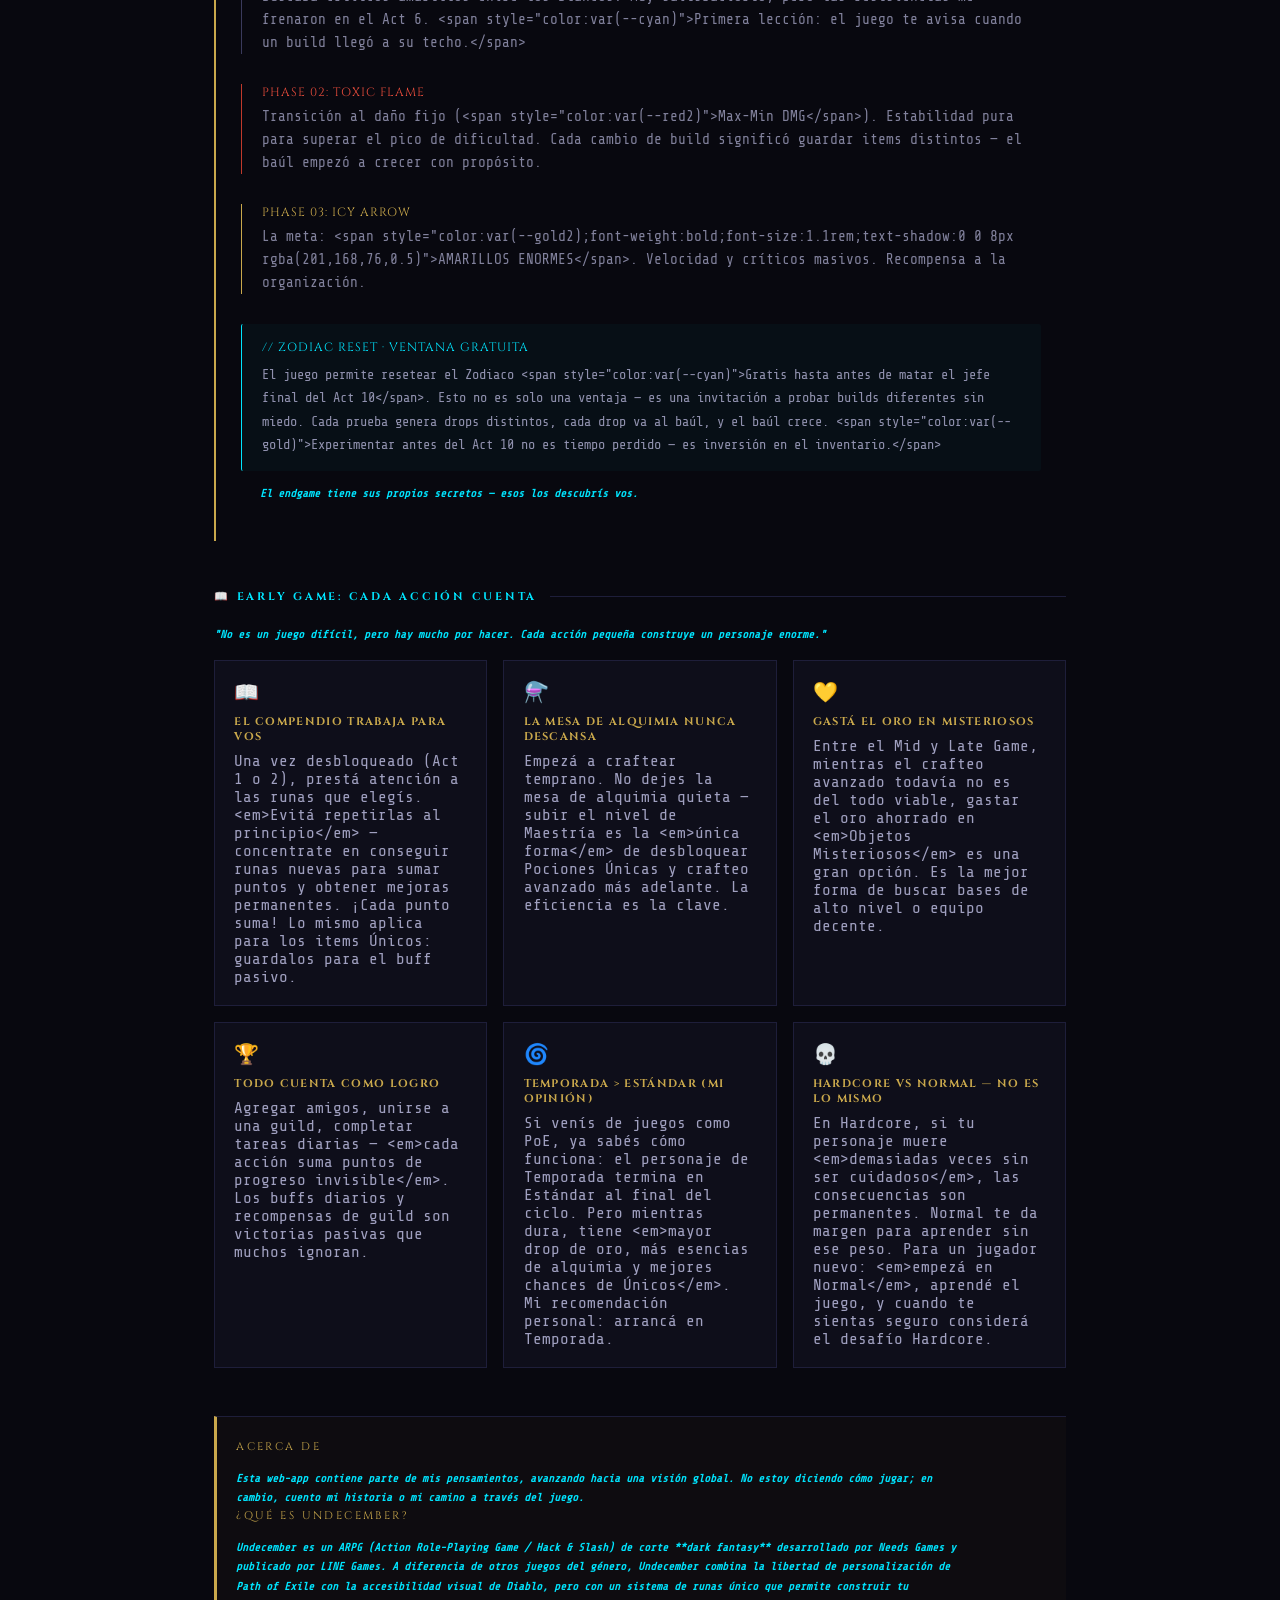
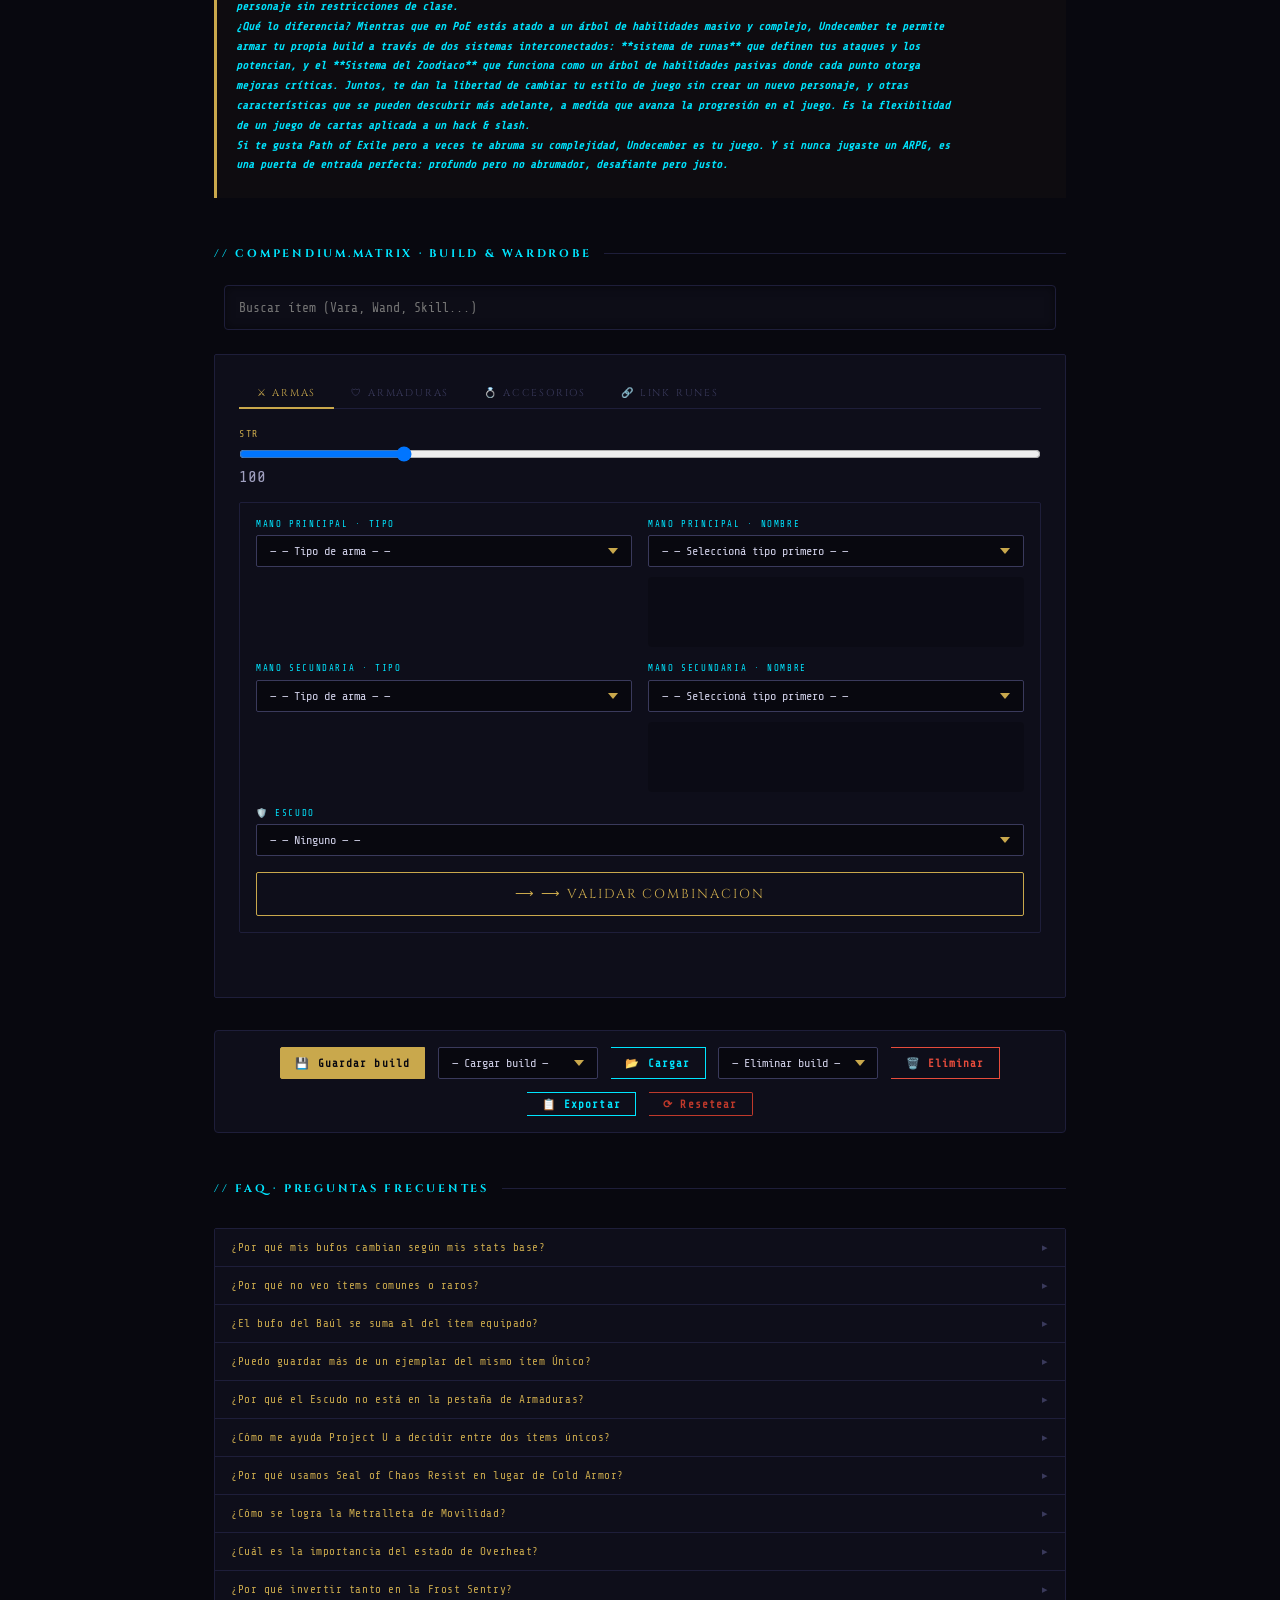
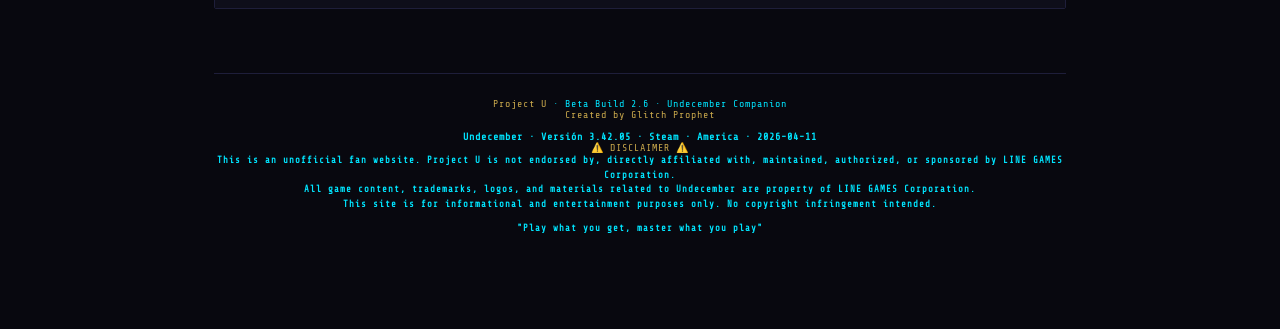
==== commit 902f9dea: "Update index.html 2.6 oficial" ====
--- a/index.html
+++ b/index.html
@@ -3,7 +3,7 @@
 <head>
 <meta charset="UTF-8">
 <meta name="viewport" content="width=device-width, initial-scale=1.0">
-<title> Project U · Beta 2.4 — Undecember Companion </title>
+<title> Project U · Beta 2.6 — Undecember Companion </title>
 <link href="https://fonts.googleapis.com/css2?family=Cinzel:wght@400;600;900&family=JetBrains+Mono&family=Noto+Sans+KR:wght@400;500;700&family=Noto+Sans+SC:wght@400;500;700&family=Share+Tech+Mono&display=swap" rel="stylesheet">
 <link rel="stylesheet" href="styles.css">
 </head>
@@ -451,7 +451,7 @@
   </div>
 
 <div class="footer">
-  <span>Project U</span> · Beta Build 2.4 · Undecember Companion<br>
+  <span>Project U</span> · Beta Build 2.6 · Undecember Companion<br>
   <span>Created by Glitch Prophet</span><br><br>
 
   <!-- VERSIÓN DEL JUEGO (info técnica) -->
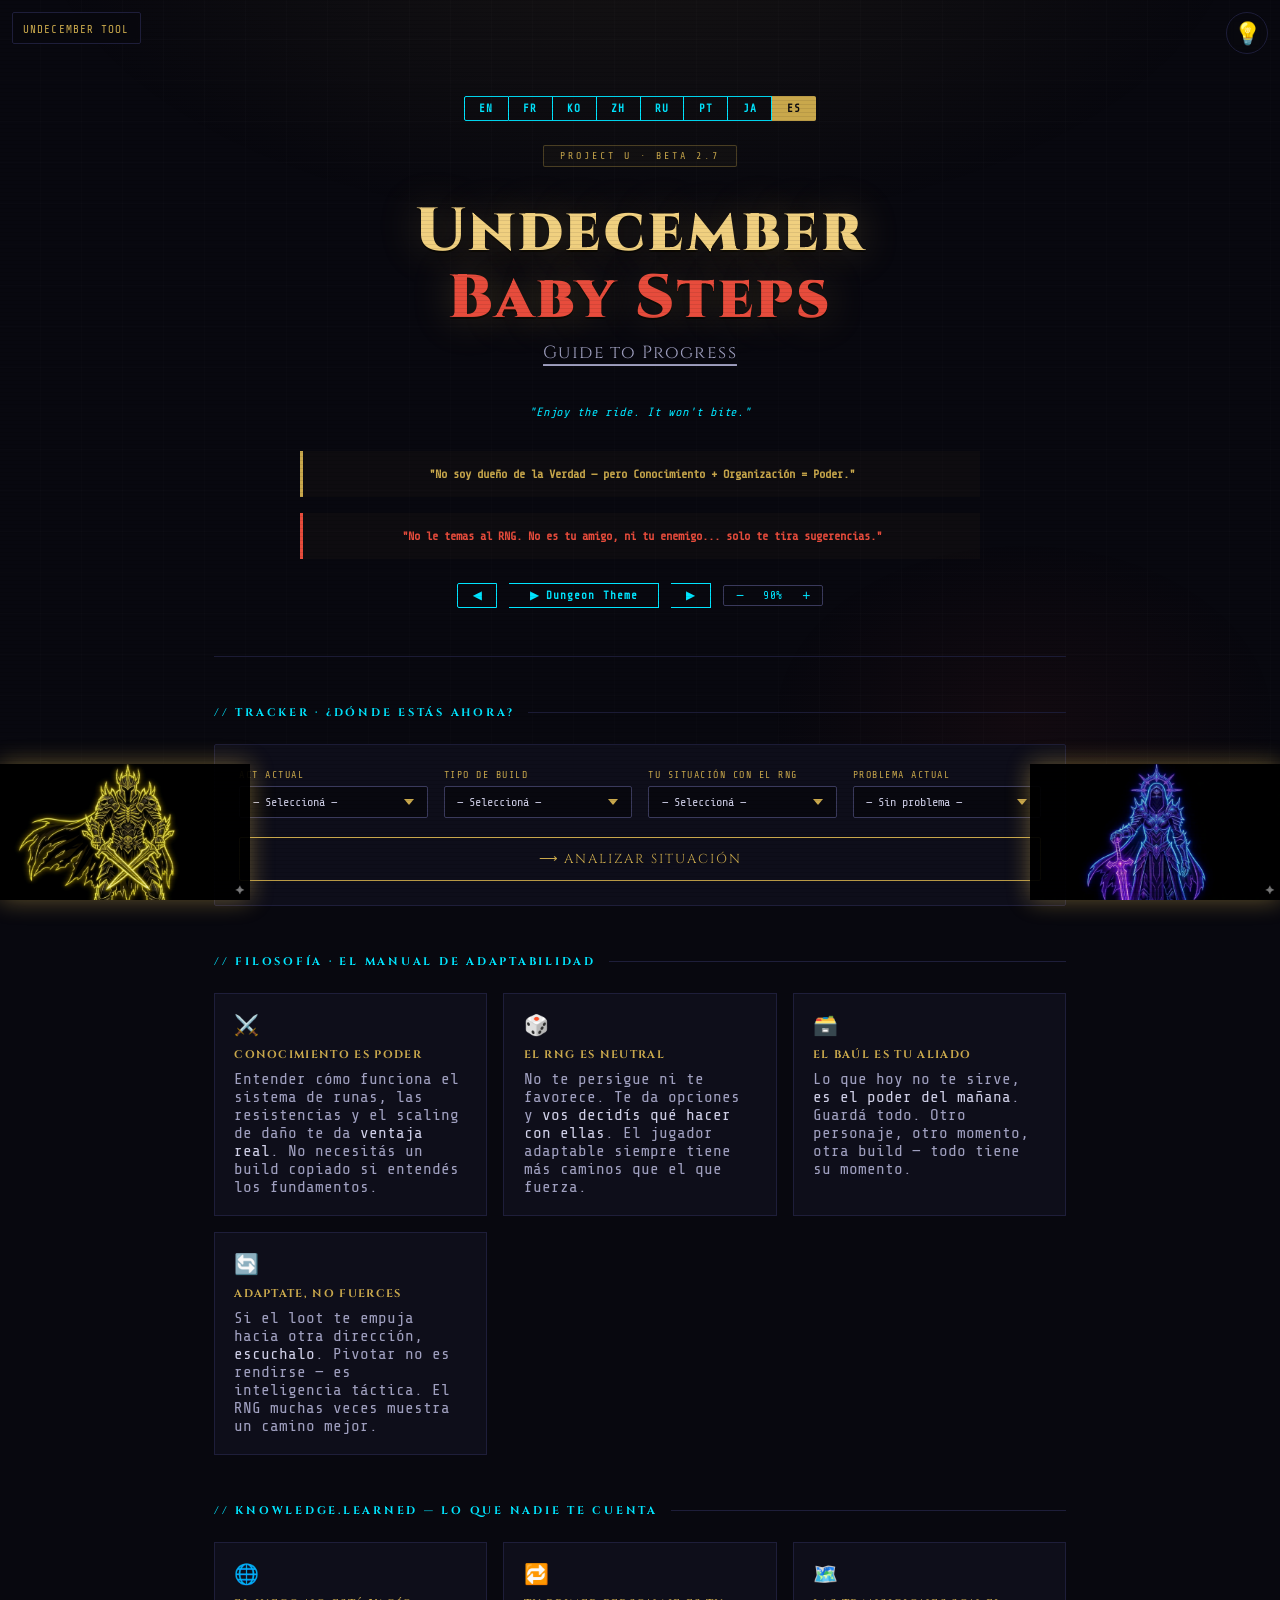
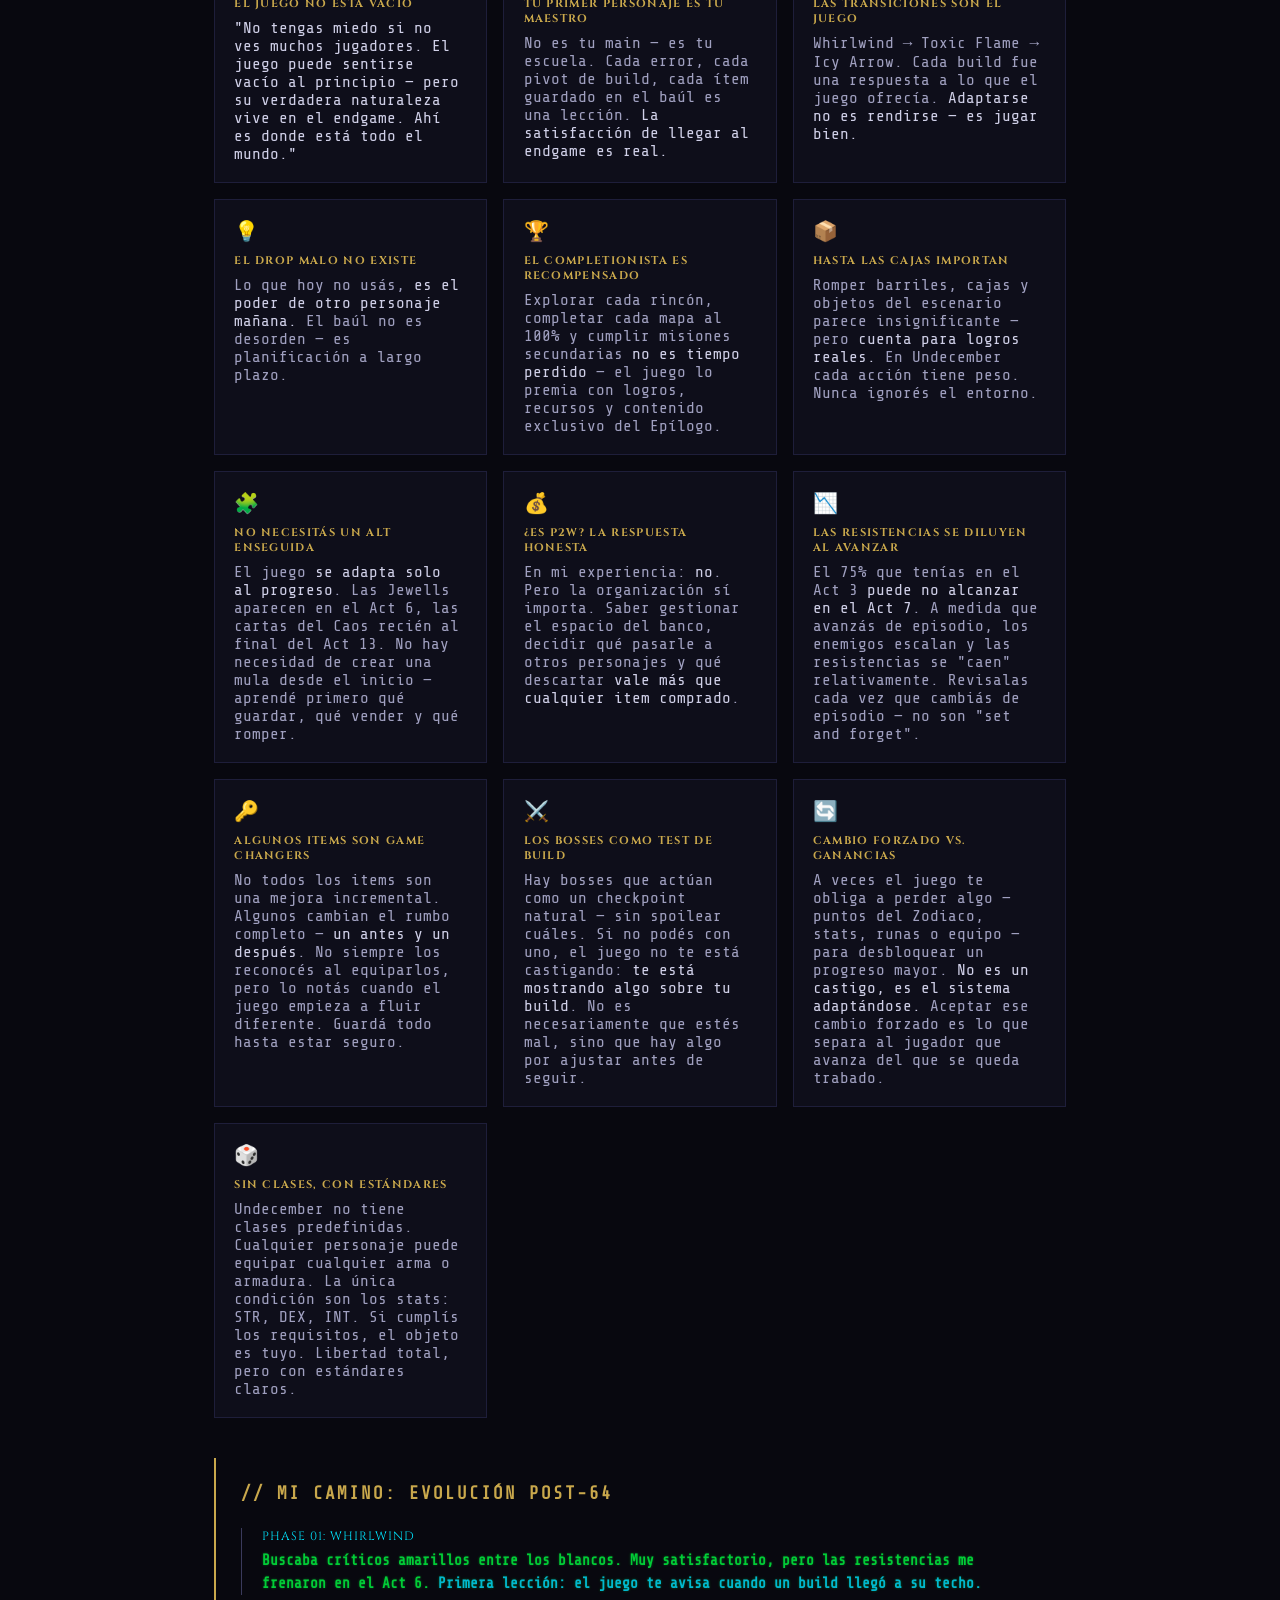
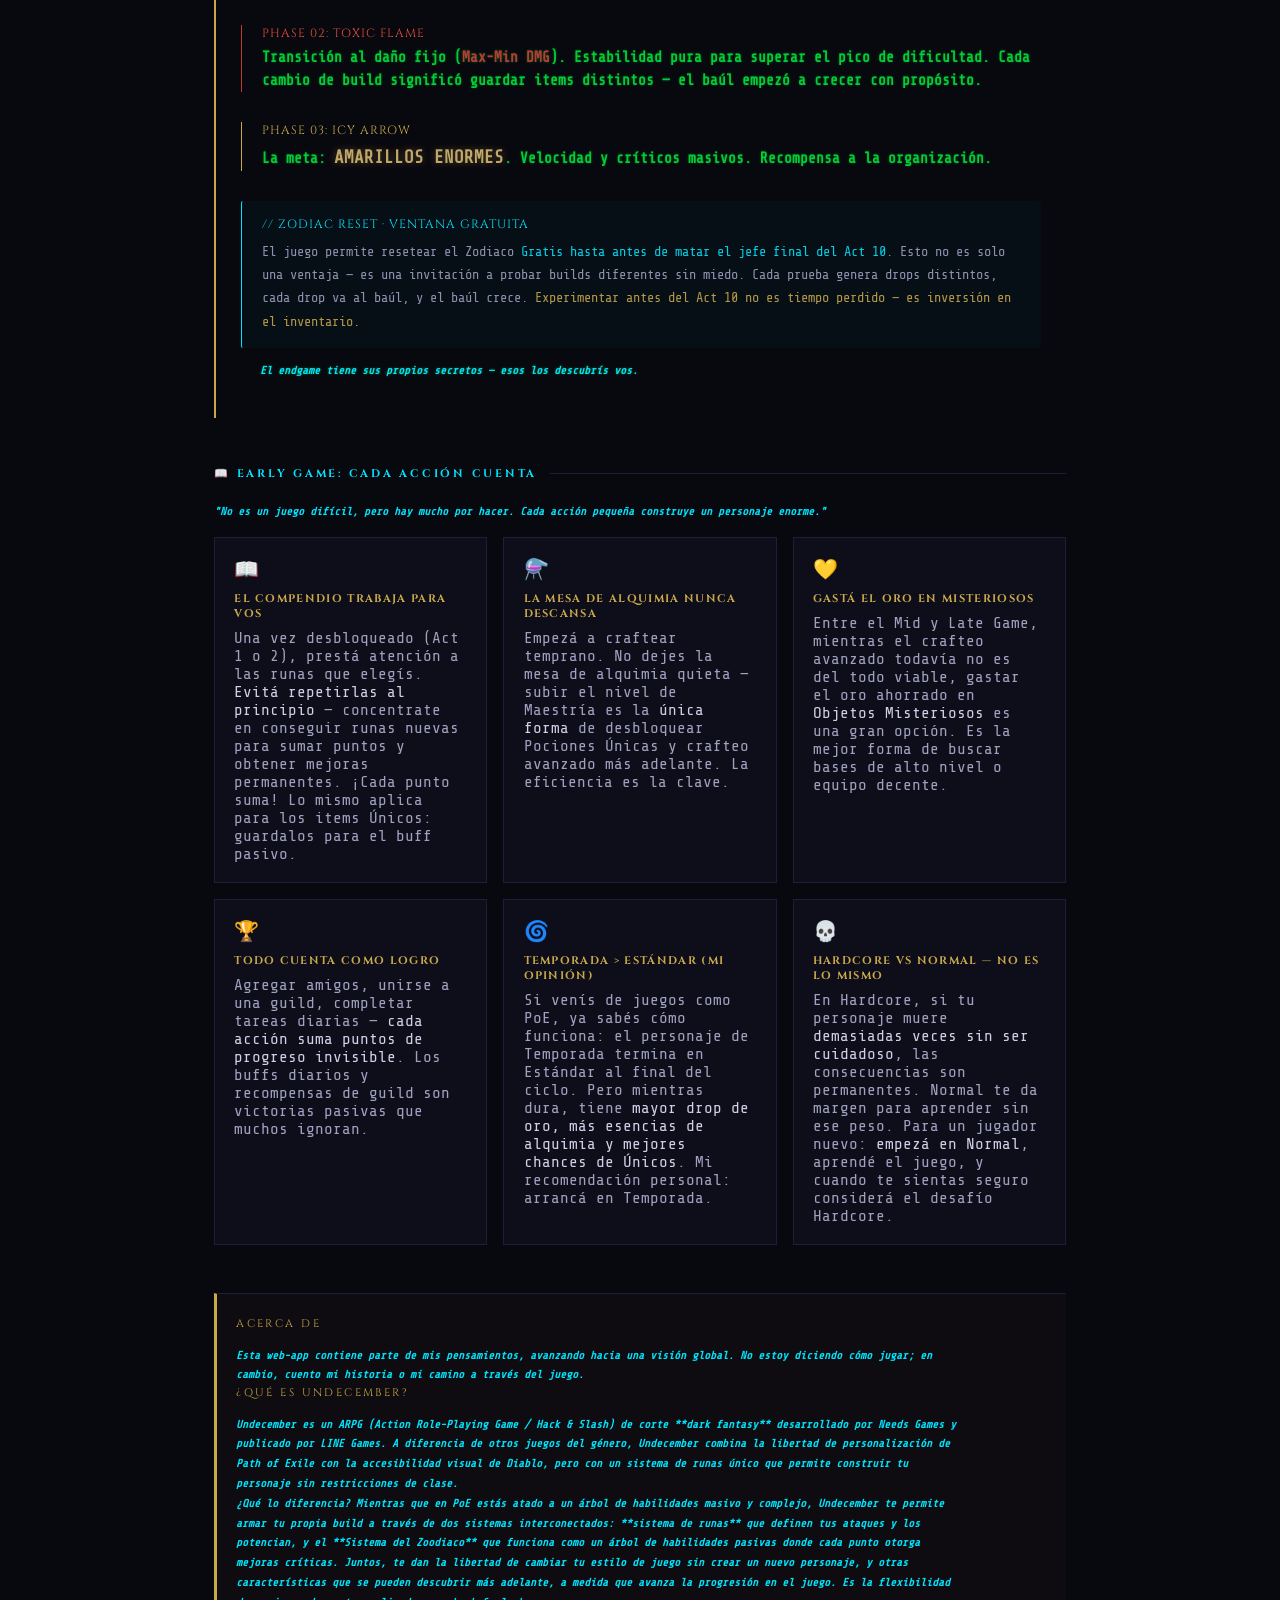
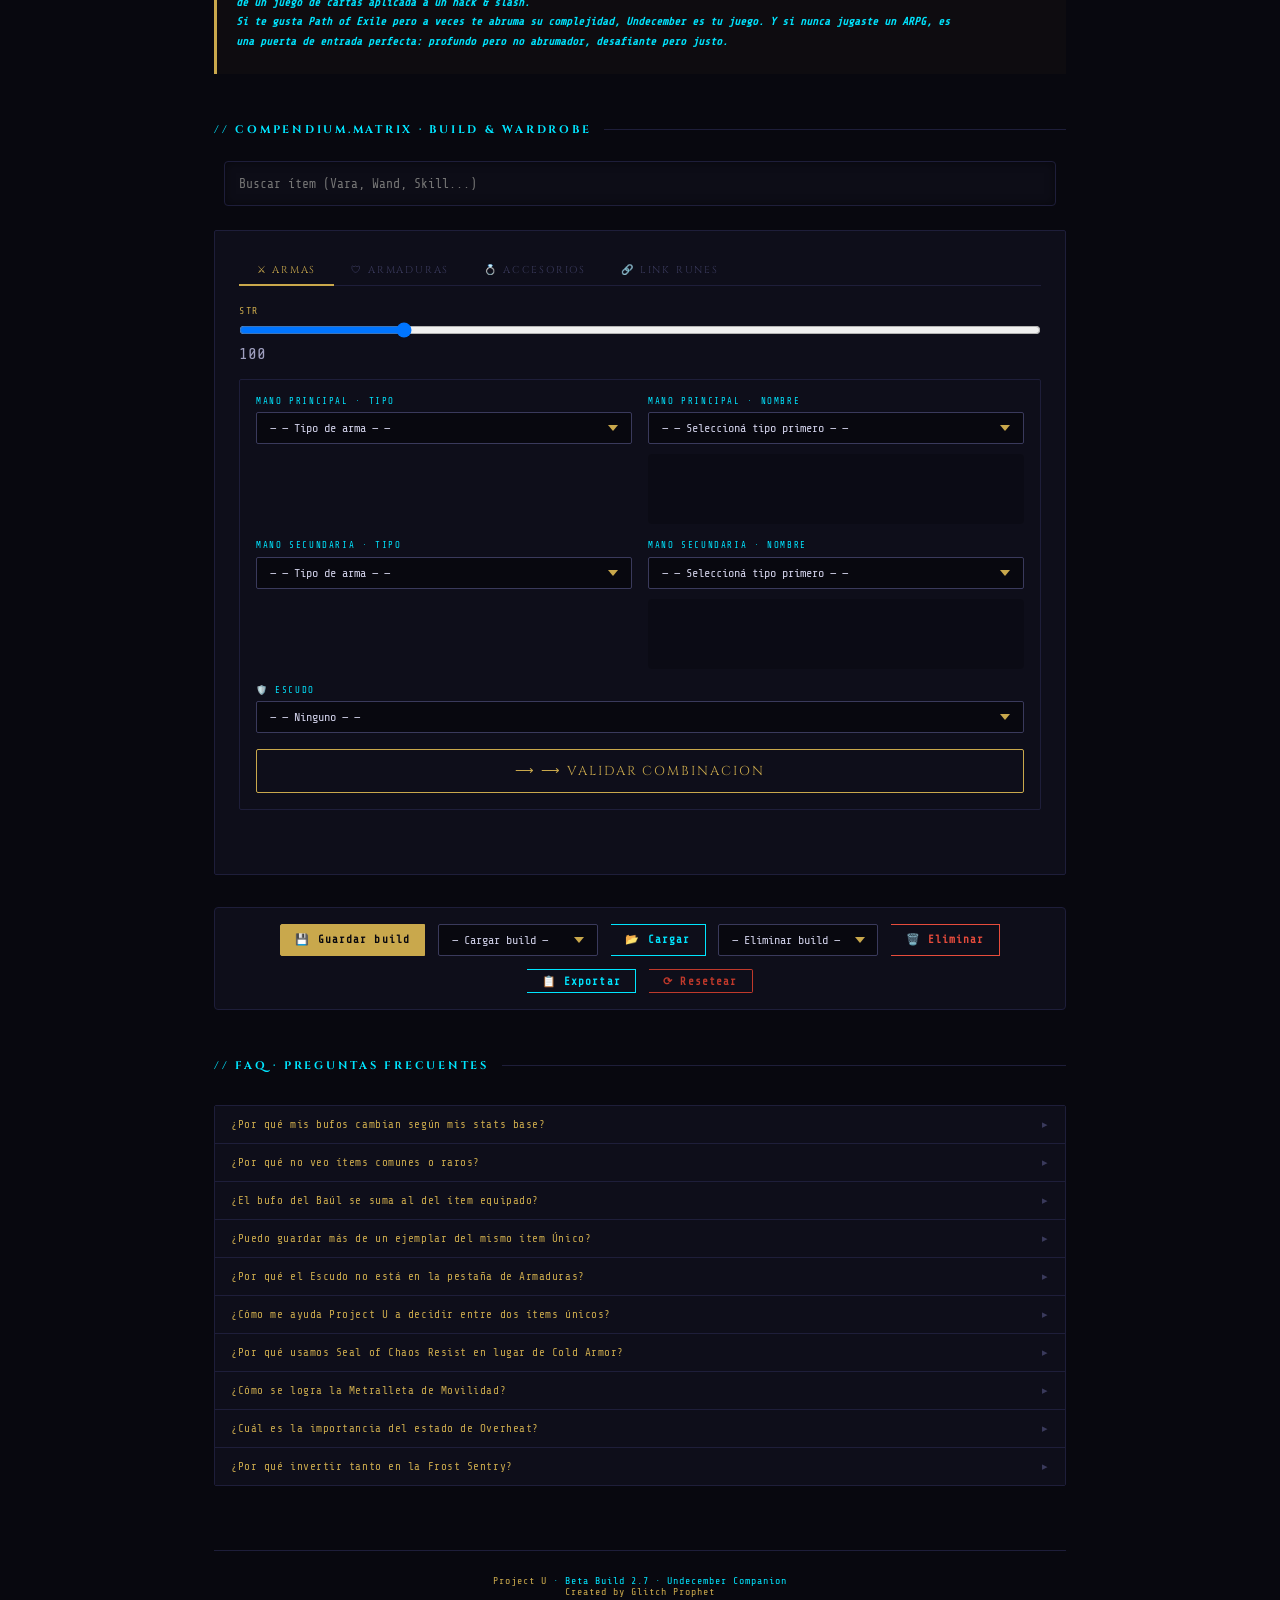
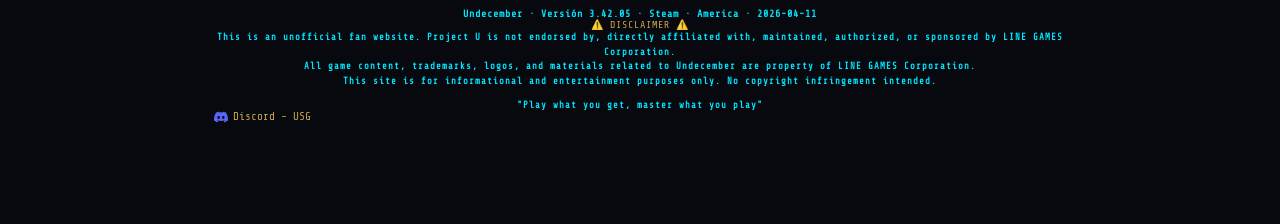
==== commit 9ba43aa3: "Actualización a versión 2.7 Actualización a versión 2.7 (incluye 1 nuevo idioma Japonés (JA) , corre" ====
--- a/index.html
+++ b/index.html
@@ -3,9 +3,10 @@
 <head>
 <meta charset="UTF-8">
 <meta name="viewport" content="width=device-width, initial-scale=1.0">
-<title> Project U · Beta 2.6 — Undecember Companion </title>
+<title> Project U · Beta 2.7 — Undecember Companion </title>
 <link href="https://fonts.googleapis.com/css2?family=Cinzel:wght@400;600;900&family=JetBrains+Mono&family=Noto+Sans+KR:wght@400;500;700&family=Noto+Sans+SC:wght@400;500;700&family=Share+Tech+Mono&display=swap" rel="stylesheet">
 <link rel="stylesheet" href="styles.css">
+<link href="https://fonts.googleapis.com/css2?family=Noto+Sans+JP:wght@400;500;700&display=swap" rel="stylesheet">
 </head>
 <body>
   <!-- Floating Neon Warrior Images -->
@@ -23,15 +24,16 @@
 
   <div class="hero">
 <div class="lang-toggle">
-      <button type="button" class="lang-btn" data-lang="en">EN</button>
-      <button type="button" class="lang-btn" data-lang="fr">FR</button>
-      <button type="button" class="lang-btn" data-lang="ko">KO</button>
-      <button type="button" class="lang-btn" data-lang="zh">ZH</button>
-      <button type="button" class="lang-btn" data-lang="ru">RU</button>
-      <button type="button" class="lang-btn" data-lang="pt">PT</button>
-      <button type="button" class="lang-btn active" data-lang="es">ES</button>
-    </div>
-    <div class="hero-badge">Project U · Beta 2.6</div>
+  <button type="button" class="lang-btn" data-lang="en">EN</button>
+  <button type="button" class="lang-btn" data-lang="fr">FR</button>
+  <button type="button" class="lang-btn" data-lang="ko">KO</button>
+  <button type="button" class="lang-btn" data-lang="zh">ZH</button>
+  <button type="button" class="lang-btn" data-lang="ru">RU</button>
+  <button type="button" class="lang-btn" data-lang="pt">PT</button>
+  <button type="button" class="lang-btn" data-lang="ja">JA</button>  <!-- ← NUEVO -->
+  <button type="button" class="lang-btn active" data-lang="es">ES</button>
+    </div>
+    <div class="hero-badge">Project U · Beta 2.7</div>
     <h1>Undecember<br><span>Baby Steps</span></h1>
     <div class="hero-sub">Guide to Progress</div>
     
@@ -162,27 +164,27 @@
     <div style="color: var(--cyan); font-size: 0.75rem; letter-spacing: 1px; margin-bottom: 5px; font-family: 'Cinzel';">
       PHASE 01: WHIRLWIND
     </div>
-    <p style="line-height: 1.6; font-size: 0.9rem; opacity: 0.8;">
-      <span data-i18n="path.p1">Buscaba críticos amarillos entre los blancos. Muy satisfactorio, pero las resistencias me frenaron en el Act 6. <span style="color:var(--cyan)">Primera lección: el juego te avisa cuando un build llegó a su techo.</span></span>
-    </p>
+<p style="line-height: 1.6; font-size: 0.9rem; opacity: 0.8;">
+  <span data-i18n="path.p1" class="highlight-post-phases">Buscaba críticos amarillos entre los blancos. Muy satisfactorio, pero las resistencias me frenaron en el Act 6. <span style="color:var(--cyan)">Primera lección: el juego te avisa cuando un build llegó a su techo.</span></span>
+</p>
   </div>
 
   <div class="timeline-item" style="margin-bottom: 30px; padding-left: 20px; border-left: 1px solid var(--red);">
     <div style="color: var(--red2); font-size: 0.75rem; letter-spacing: 1px; margin-bottom: 5px; font-family: 'Cinzel';">
       PHASE 02: TOXIC FLAME
     </div>
-    <p style="line-height: 1.6; font-size: 0.9rem; opacity: 0.8;">
-      <span data-i18n="path.p2">Transición al daño fijo (<span style="color:var(--red2)">Max-Min DMG</span>). Estabilidad pura para superar el pico de dificultad. Cada cambio de build significó guardar items distintos — el baúl empezó a crecer con propósito.</span>
-    </p>
+<p style="line-height: 1.6; font-size: 0.9rem; opacity: 0.8;">
+  <span data-i18n="path.p2" class="highlight-post-phases">Transición al daño fijo (<span style="color:var(--red2)">Max-Min DMG</span>). Estabilidad pura para superar el pico de dificultad. Cada cambio de build significó guardar items distintos — el baúl empezó a crecer con propósito.</span>
+</p>
   </div>
 
   <div class="timeline-item" style="margin-bottom: 30px; padding-left: 20px; border-left: 1px solid var(--gold);">
     <div style="color: var(--gold); font-size: 0.75rem; letter-spacing: 1px; margin-bottom: 5px; font-family: 'Cinzel';">
       PHASE 03: ICY ARROW
     </div>
-    <p style="line-height: 1.6; font-size: 0.9rem; opacity: 0.8;">
-      <span data-i18n="path.p3">La meta: <span style="color:var(--gold2); font-weight:bold; font-size:1.1rem; text-shadow: 0 0 8px rgba(201,168,76,0.5);">AMARILLOS ENORMES</span>. Velocidad y críticos masivos. Recompensa a la organización.</span>
-    </p>
+<p style="line-height: 1.6; font-size: 0.9rem; opacity: 0.8;">
+  <span data-i18n="path.p3" class="highlight-post-phases">La meta: <span style="color:var(--gold2);font-weight:bold;font-size:1.1rem;text-shadow:0 0 8px rgba(201,168,76,0.5)">AMARILLOS ENORMES</span>. Velocidad y críticos masivos. Recompensa a la organización.</span>
+</p>
   </div>
 
 <div class="timeline-item" style="padding-left: 20px; border-left: 1px solid var(--cyan); background: rgba(0,229,255,.03); padding: 15px 20px; border-radius: 2px;">
@@ -198,14 +200,7 @@
   </p>
 </div>
 
-<div style="grid-column:1/-1;padding:1rem 1.2rem;font-size:11px;font-style:italic;" data-i18n="endgame.secret" class="endgame-secret">  <span class="lang-es">El endgame tiene sus propios secretos — esos los descubrís vos.</span>
-  <span class="lang-en">The endgame has its own secrets — those are yours to discover.</span>
-  <span class="lang-fr">L'endgame a ses propres secrets — c'est à vous de les découvrir.</span>
-  <span class="lang-ko">엔드게임에는 자신만의 비밀이 있습니다 — 그것은 당신이 발견해야 할 것입니다.</span>
-  <span class="lang-zh">终局有自己的秘密 — 等待你去发现。</span>
-  <span class="lang-ru">У эндгейма есть свои секреты — их вам предстоит открыть самим.</span>
-  <span class="lang-pt">O endgame tem seus próprios segredos — cabe a você descobri-los.</span>
-</div>
+<div style="grid-column:1/-1;padding:1rem 1.2rem;font-size:11px;font-style:italic;" data-i18n="endgame.secret" class="endgame-secret highlight-post-phases"></div>
 </section>
 
   <!-- EARLY GAME TIPS -->
@@ -451,7 +446,7 @@
   </div>
 
 <div class="footer">
-  <span>Project U</span> · Beta Build 2.6 · Undecember Companion<br>
+  <span>Project U</span> · Beta Build 2.7 · Undecember Companion<br>
   <span>Created by Glitch Prophet</span><br><br>
 
   <!-- VERSIÓN DEL JUEGO (info técnica) -->
@@ -469,7 +464,15 @@
   <span style="font-size:9px;">
     "Play what you get, master what you play"
   </span>
-</div>
+  </div>
+  <div class="footer-discord">
+  <a href="https://discord.gg/sC84Vv8F" target="_blank" rel="noopener noreferrer" id="discord-link" class="discord-link" style="color: var(--gold); text-decoration: none; font-size: 11px; display: inline-flex; align-items: center; gap: 5px;">
+  <svg xmlns="http://www.w3.org/2000/svg" width="14" height="14" viewBox="0 0 24 24" fill="currentColor" style="color: #5865F2;">
+    <path d="M20.317 4.37a19.79 19.79 0 0 0-4.885-1.515.074.074 0 0 0-.079.037c-.21.375-.444.864-.608 1.25a18.27 18.27 0 0 0-5.487 0 12.64 12.64 0 0 0-.617-1.25.077.077 0 0 0-.079-.037A19.736 19.736 0 0 0 3.677 4.37a.07.07 0 0 0-.032.027C.533 9.046-.32 13.58.099 18.057a.082.082 0 0 0 .031.057 19.9 19.9 0 0 0 5.993 3.03.078.078 0 0 0 .084-.028c.462-.63.874-1.295 1.226-1.994a.076.076 0 0 0-.041-.106 13.107 13.107 0 0 1-1.872-.892.077.077 0 0 1-.008-.128 10.2 10.2 0 0 0 .372-.292.074.074 0 0 1 .077-.01c3.928 1.793 8.18 1.793 12.062 0a.074.074 0 0 1 .078.01c.12.098.246.198.373.292a.077.077 0 0 1-.006.127 12.299 12.299 0 0 1-1.873.892.077.077 0 0 0-.041.107c.36.698.772 1.362 1.225 1.993a.076.076 0 0 0 .084.028 19.839 19.839 0 0 0 6.002-3.03.077.077 0 0 0 .032-.054c.5-5.177-.838-9.674-3.549-13.66a.061.061 0 0 0-.031-.03zM8.02 15.33c-1.183 0-2.157-1.085-2.157-2.419 0-1.333.956-2.419 2.157-2.419 1.21 0 2.176 1.096 2.157 2.42 0 1.333-.956 2.418-2.157 2.418zm7.975 0c-1.183 0-2.157-1.085-2.157-2.419 0-1.333.955-2.419 2.157-2.419 1.21 0 2.176 1.096 2.157 2.42 0 1.333-.946 2.418-2.157 2.418z"/>
+   </svg>
+   <span data-i18n="footer.discord">Discord - USG</span>
+   </a>
+  </div>
 
 <!-- 1. Datos (no dependen de nadie) -->
 <script src="matrix_runes_assets.js"></script>
@@ -500,4 +503,4 @@
 <script src="main.js"></script>
 
 </body>
-</html>
+</html>
--- a/styles.css
+++ b/styles.css
@@ -52,26 +52,53 @@
 .footer{margin-top:4rem;padding-top:1.5rem;border-top:1px solid var(--border);text-align:center;font-size:10px;color:var(--dim);letter-spacing:.1em}
 .footer span{color:var(--gold)}
 
-/* Floating Neon Images */
-.neon-warrior-left {
+/* Floating Neon Images - Base */
+.neon-warrior-left,
+.neon-warrior-right {
   position: fixed;
-  left: 0;
   bottom: 0;
   width: 250px;
   z-index: 10;
-  filter: drop-shadow(0 0 15px currentColor);
-  mix-blend-mode: screen;
+  pointer-events: none;  /* No interfieren con clicks */
+  transition: filter 0.3s ease, opacity 0.3s ease;
+}
+
+.neon-warrior-left {
+  left: 0;
 }
 
 .neon-warrior-right {
-  position: fixed;
   right: 0;
-  bottom: 0;
-  width: 250px;
-  z-index: 10;
-  filter: drop-shadow(0 0 15px currentColor);
-  mix-blend-mode: screen;
-}
+}
+
+/* MODO OSCURO (default) */
+.neon-warrior-left,
+.neon-warrior-right {
+  filter: drop-shadow(0 0 12px rgba(201, 168, 76, 0.5));
+  opacity: 0.95;
+}
+
+/* MODO CLARO */
+body.light-mode .neon-warrior-left,
+body.light-mode .neon-warrior-right {
+  filter: drop-shadow(0 0 8px rgba(0, 0, 0, 0.25));
+  opacity: 0.7;
+}
+
+/* Responsive para celular */
+@media (max-width: 768px) {
+  .neon-warrior-left,
+  .neon-warrior-right {
+    width: 150px;
+    opacity: 0.6;
+  }
+  
+  body.light-mode .neon-warrior-left,
+  body.light-mode .neon-warrior-right {
+    opacity: 0.4;
+  }
+}
+
 
 .top-brand{position:fixed;top:12px;left:12px;z-index:20000;background:rgba(8,8,15,.65);border:1px solid var(--border);backdrop-filter:blur(6px);padding:6px 10px;border-radius:2px}
 .top-brand-link{text-decoration:none;font-family:'Share Tech Mono',monospace;color:var(--gold);font-size:11px;letter-spacing:.1em;text-transform:uppercase}
@@ -559,4 +586,93 @@
 body.light-mode .footer-version-info {
   background: rgba(0,0,0,0.02);
 }
+}
+/* Texto destacado post-fases */
+.highlight-post-phases {
+  font-weight: bold;
+  transition: all 0.3s ease;
+}
+
+/* Dark mode - Volt Surge (verde eléctrico) */
+.highlight-post-phases {
+  color: #00ff41;
+  text-shadow: 0 0 3px rgba(0, 255, 65, 0.4);
+}
+
+/* Light mode - Violeta profundo con destaque */
+body.light-mode .highlight-post-phases {
+  color: #400c4c;
+  background: linear-gradient(135deg, rgba(64, 12, 76, 0.08), rgba(64, 12, 76, 0.02));
+  padding: 0.1rem 0.3rem;
+  border-radius: 2px;
+  display: inline-block;
+  text-shadow: 0 0 1px rgba(64, 12, 76, 0.3);
+}
+
+/* Opcional: efecto hover para light mode */
+body.light-mode .highlight-post-phases:hover {
+  background: rgba(64, 12, 76, 0.12);
+  transition: background 0.2s ease;
+}
+/* ============================================================
+   MULTILANG TOOLTIP
+   ============================================================ */
+
+.multilang-tooltip {
+  min-width: 220px;
+  max-width: 280px;
+  white-space: normal;
+  word-break: break-word;
+}
+
+.tooltip-names {
+  margin-bottom: 6px;
+}
+
+.tooltip-names div {
+  font-size: 10px;
+  line-height: 1.5;
+  font-family: 'Share Tech Mono', monospace;
+}
+
+.tooltip-divider {
+  height: 1px;
+  background: rgba(255,255,255,0.1);
+  margin: 6px 0;
+}
+
+.tooltip-stats {
+  font-size: 10px;
+  line-height: 1.6;
+  color: var(--text);
+}
+
+/* Light mode ajustes */
+body.light-mode .tooltip-divider {
+  background: rgba(0,0,0,0.1);
+}
+
+/* Móvil: tooltips más anchos */
+@media (max-width: 768px) {
+  .multilang-tooltip {
+    max-width: 260px;
+  }
+  .tooltip-names div {
+    font-size: 9px;
+  }
+}
+
+/* Mejorar legibilidad del tooltip en general */
+.item-hover-tooltip {
+  background: var(--bg2);
+  border: 1px solid var(--gold);
+  border-radius: 6px;
+  padding: 8px 12px;
+  box-shadow: 0 4px 12px rgba(0,0,0,0.3);
+  z-index: 10000;
+}
+
+/* Sombra más suave en light mode */
+body.light-mode .item-hover-tooltip {
+  box-shadow: 0 4px 12px rgba(0,0,0,0.15);
 }
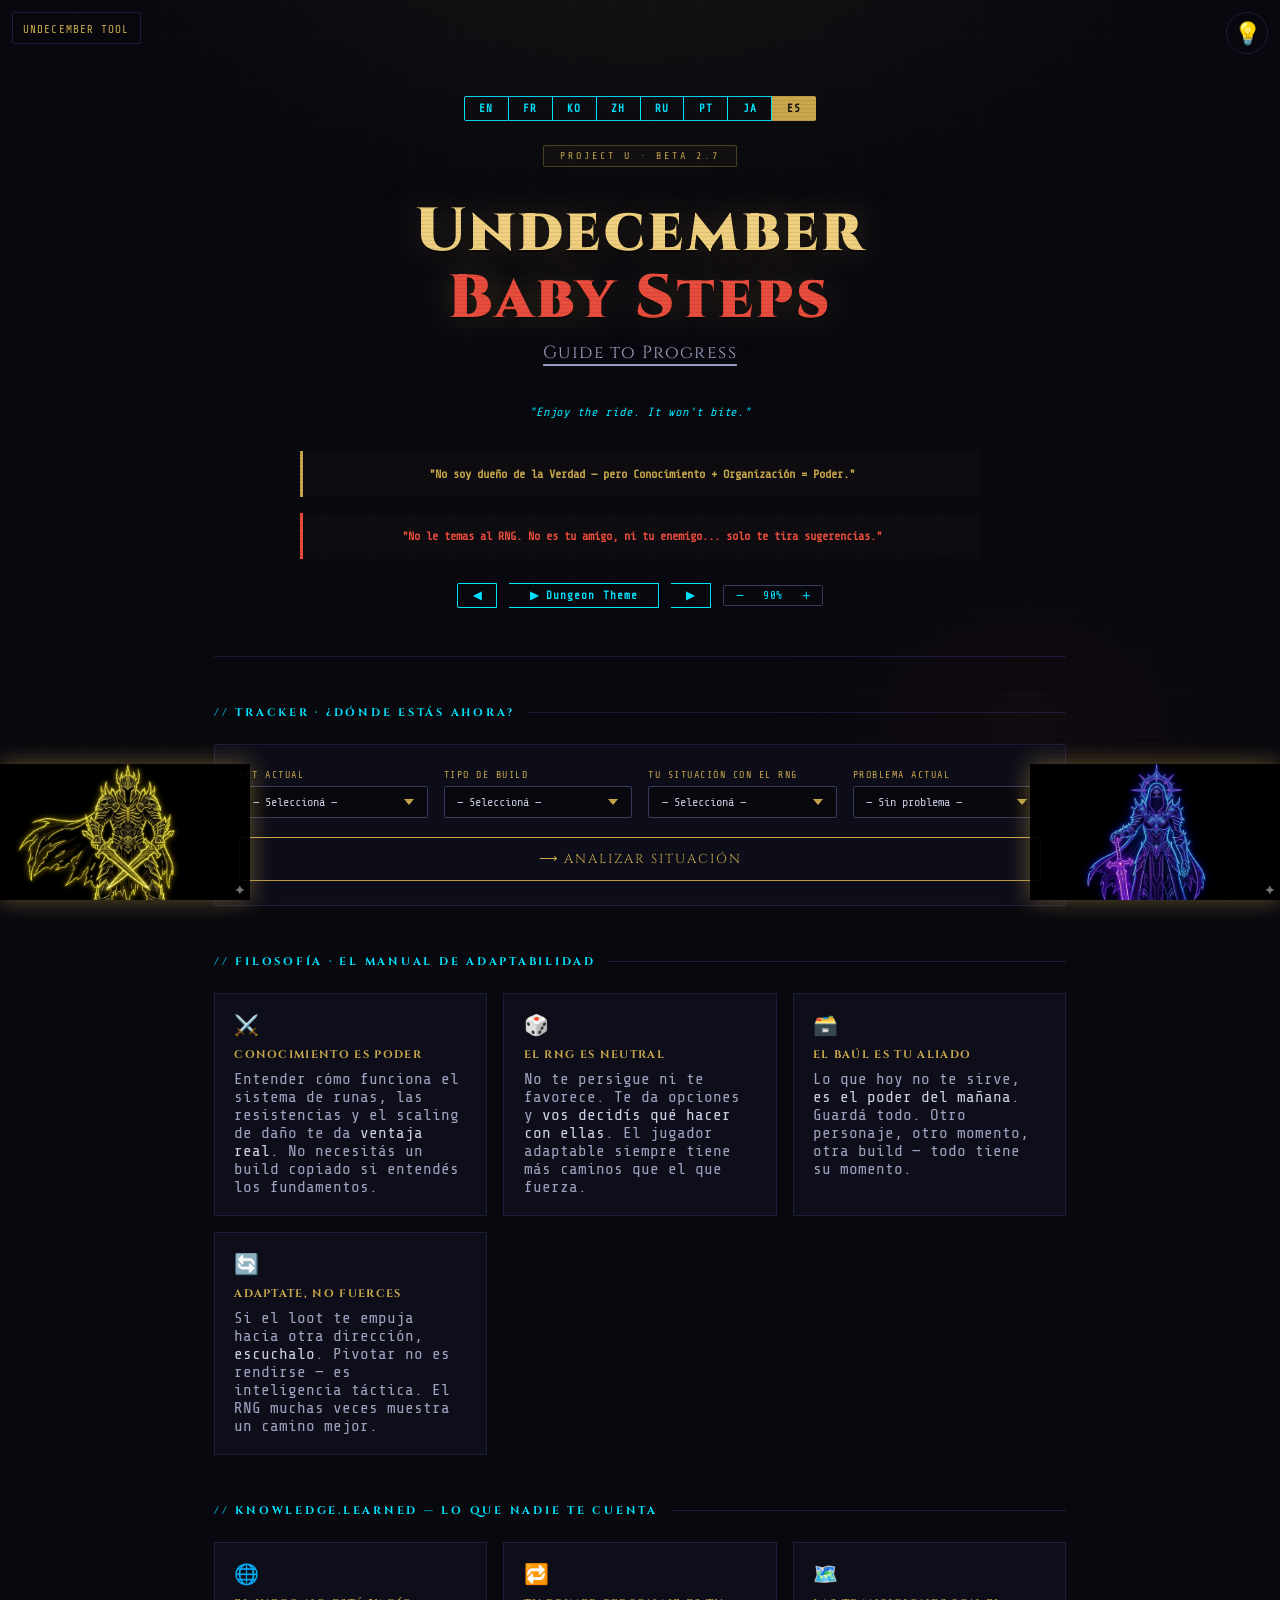
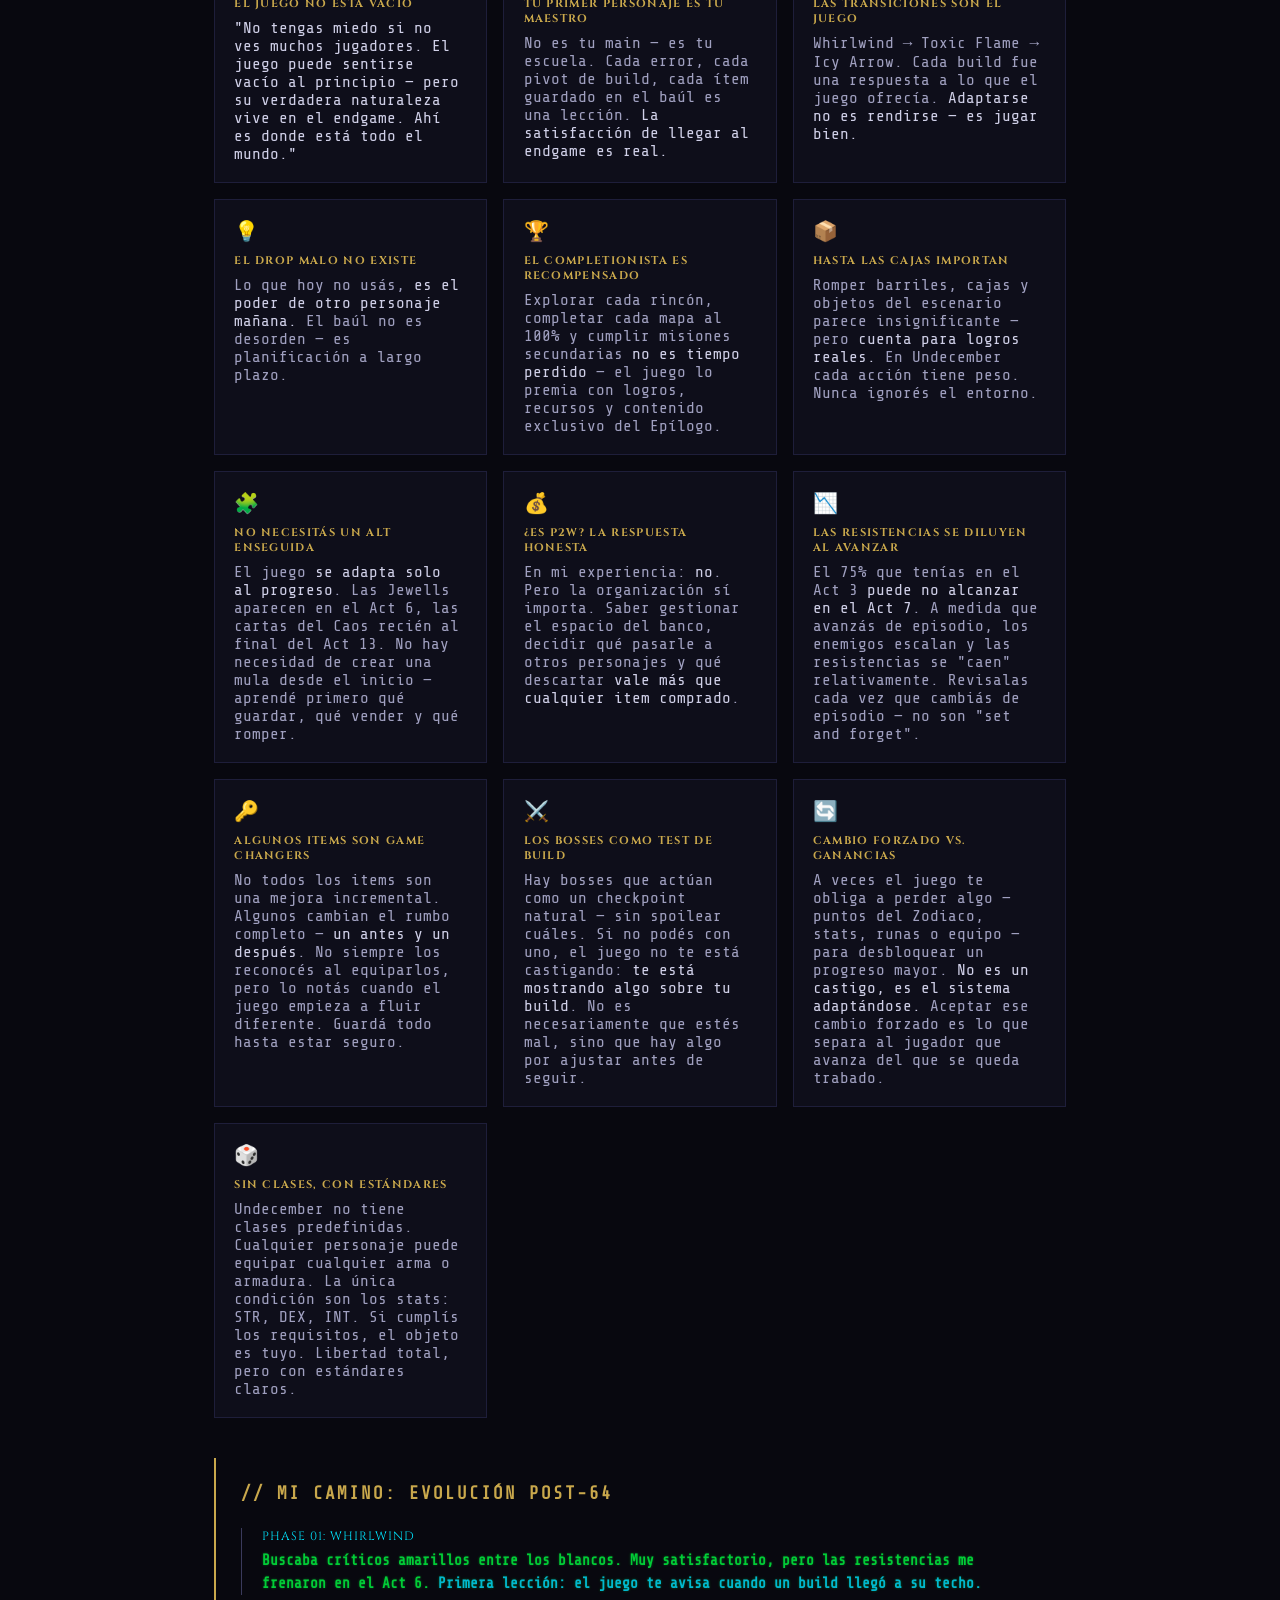
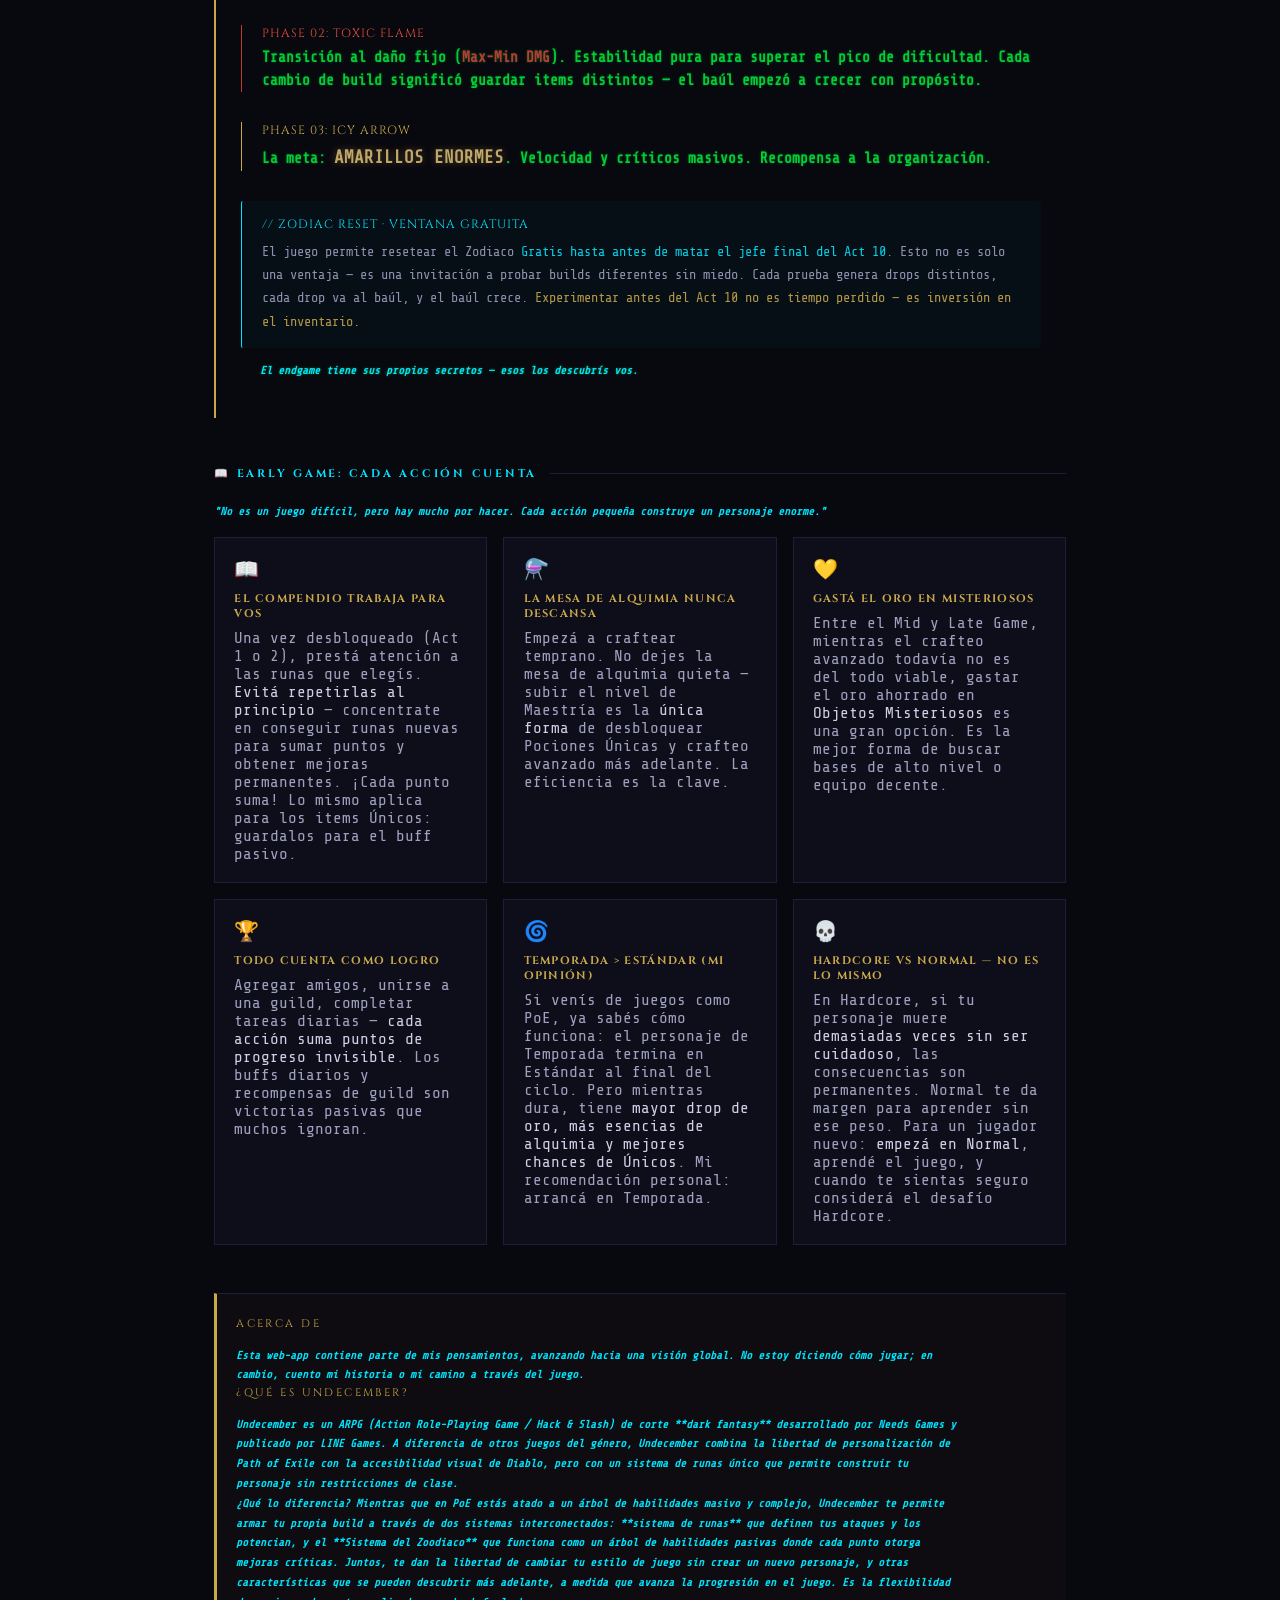
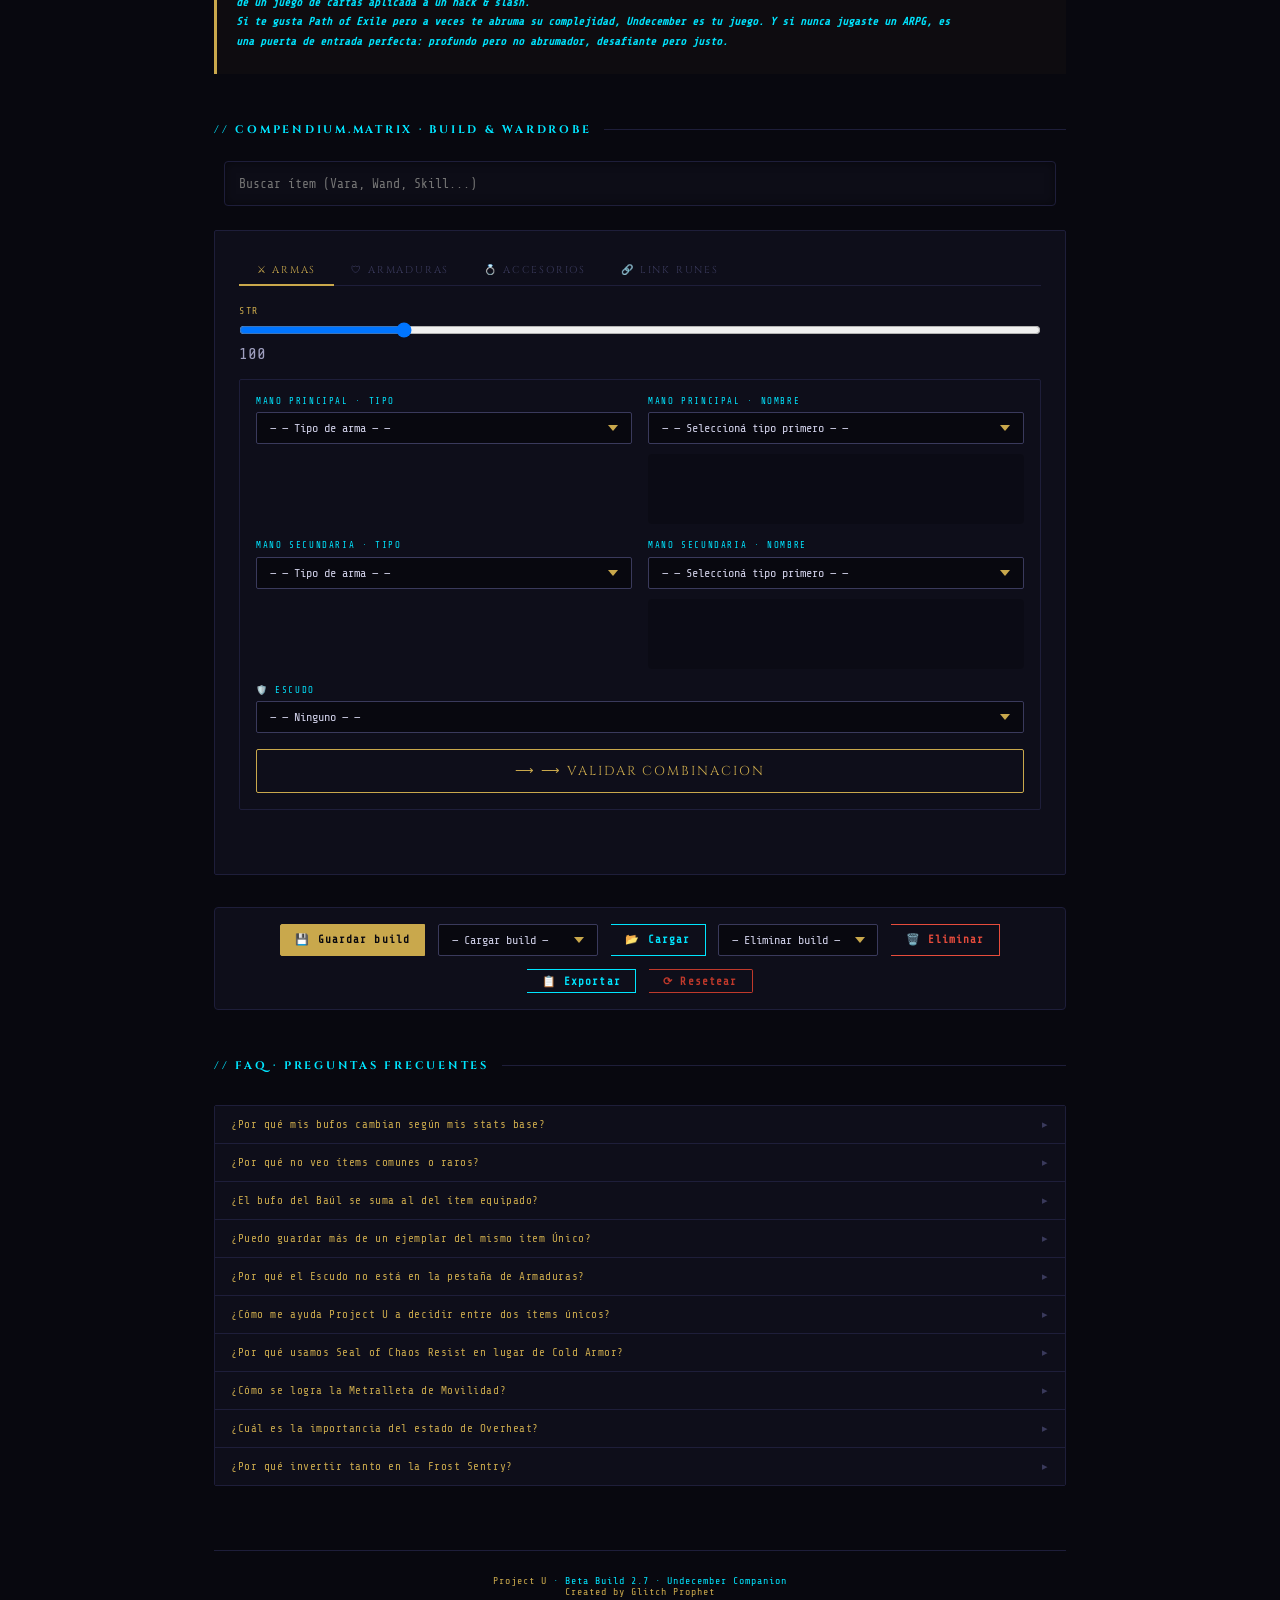
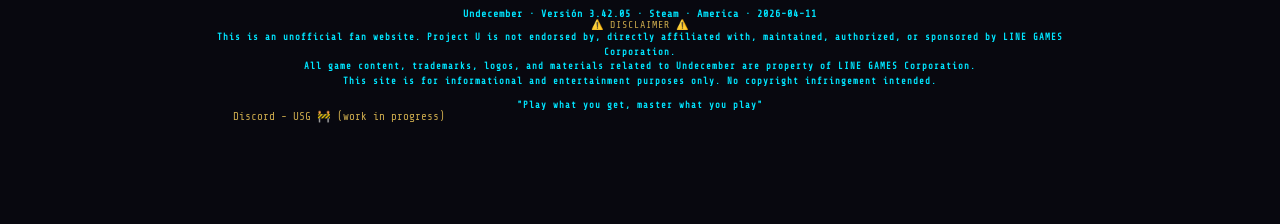
==== commit e323a378: "Emergency Upload Cuando el Discord esté "funcional" y "completo", lo modifico otra vez." ====
--- a/index.html
+++ b/index.html
@@ -459,18 +459,18 @@
     This is an unofficial fan website. Project U is not endorsed by, directly affiliated with, maintained, authorized, or sponsored by LINE GAMES Corporation.<br>
     All game content, trademarks, logos, and materials related to Undecember are property of LINE GAMES Corporation.<br>
     This site is for informational and entertainment purposes only. No copyright infringement intended.
-  </span><br><br>
-
-  <span style="font-size:9px;">
+   </span><br><br>
+
+   <span style="font-size:9px;">
     "Play what you get, master what you play"
-  </span>
-  </div>
-  <div class="footer-discord">
-  <a href="https://discord.gg/sC84Vv8F" target="_blank" rel="noopener noreferrer" id="discord-link" class="discord-link" style="color: var(--gold); text-decoration: none; font-size: 11px; display: inline-flex; align-items: center; gap: 5px;">
-  <svg xmlns="http://www.w3.org/2000/svg" width="14" height="14" viewBox="0 0 24 24" fill="currentColor" style="color: #5865F2;">
-    <path d="M20.317 4.37a19.79 19.79 0 0 0-4.885-1.515.074.074 0 0 0-.079.037c-.21.375-.444.864-.608 1.25a18.27 18.27 0 0 0-5.487 0 12.64 12.64 0 0 0-.617-1.25.077.077 0 0 0-.079-.037A19.736 19.736 0 0 0 3.677 4.37a.07.07 0 0 0-.032.027C.533 9.046-.32 13.58.099 18.057a.082.082 0 0 0 .031.057 19.9 19.9 0 0 0 5.993 3.03.078.078 0 0 0 .084-.028c.462-.63.874-1.295 1.226-1.994a.076.076 0 0 0-.041-.106 13.107 13.107 0 0 1-1.872-.892.077.077 0 0 1-.008-.128 10.2 10.2 0 0 0 .372-.292.074.074 0 0 1 .077-.01c3.928 1.793 8.18 1.793 12.062 0a.074.074 0 0 1 .078.01c.12.098.246.198.373.292a.077.077 0 0 1-.006.127 12.299 12.299 0 0 1-1.873.892.077.077 0 0 0-.041.107c.36.698.772 1.362 1.225 1.993a.076.076 0 0 0 .084.028 19.839 19.839 0 0 0 6.002-3.03.077.077 0 0 0 .032-.054c.5-5.177-.838-9.674-3.549-13.66a.061.061 0 0 0-.031-.03zM8.02 15.33c-1.183 0-2.157-1.085-2.157-2.419 0-1.333.956-2.419 2.157-2.419 1.21 0 2.176 1.096 2.157 2.42 0 1.333-.956 2.418-2.157 2.418zm7.975 0c-1.183 0-2.157-1.085-2.157-2.419 0-1.333.955-2.419 2.157-2.419 1.21 0 2.176 1.096 2.157 2.42 0 1.333-.946 2.418-2.157 2.418z"/>
+   </span>
+   </div>
+   <div class="footer-discord">
+   <a href="https://discord.gg/sC84Vv8F" target="_blank" rel="noopener noreferrer" id="discord-link" class="discord-link" style="color: var(--gold); text-decoration: none; font-size: 11px; display: inline-flex; align-items: center; gap: 5px;">
+   <svg xmlns="http://www.w3.org/2000/svg" width="14" height="14" viewBox="0 0 24 24" fill="currentColor" style="color: #5865F2;">
+    <path d="..."/>
    </svg>
-   <span data-i18n="footer.discord">Discord - USG</span>
+   Discord - USG 🚧 (work in progress)
    </a>
   </div>
 
